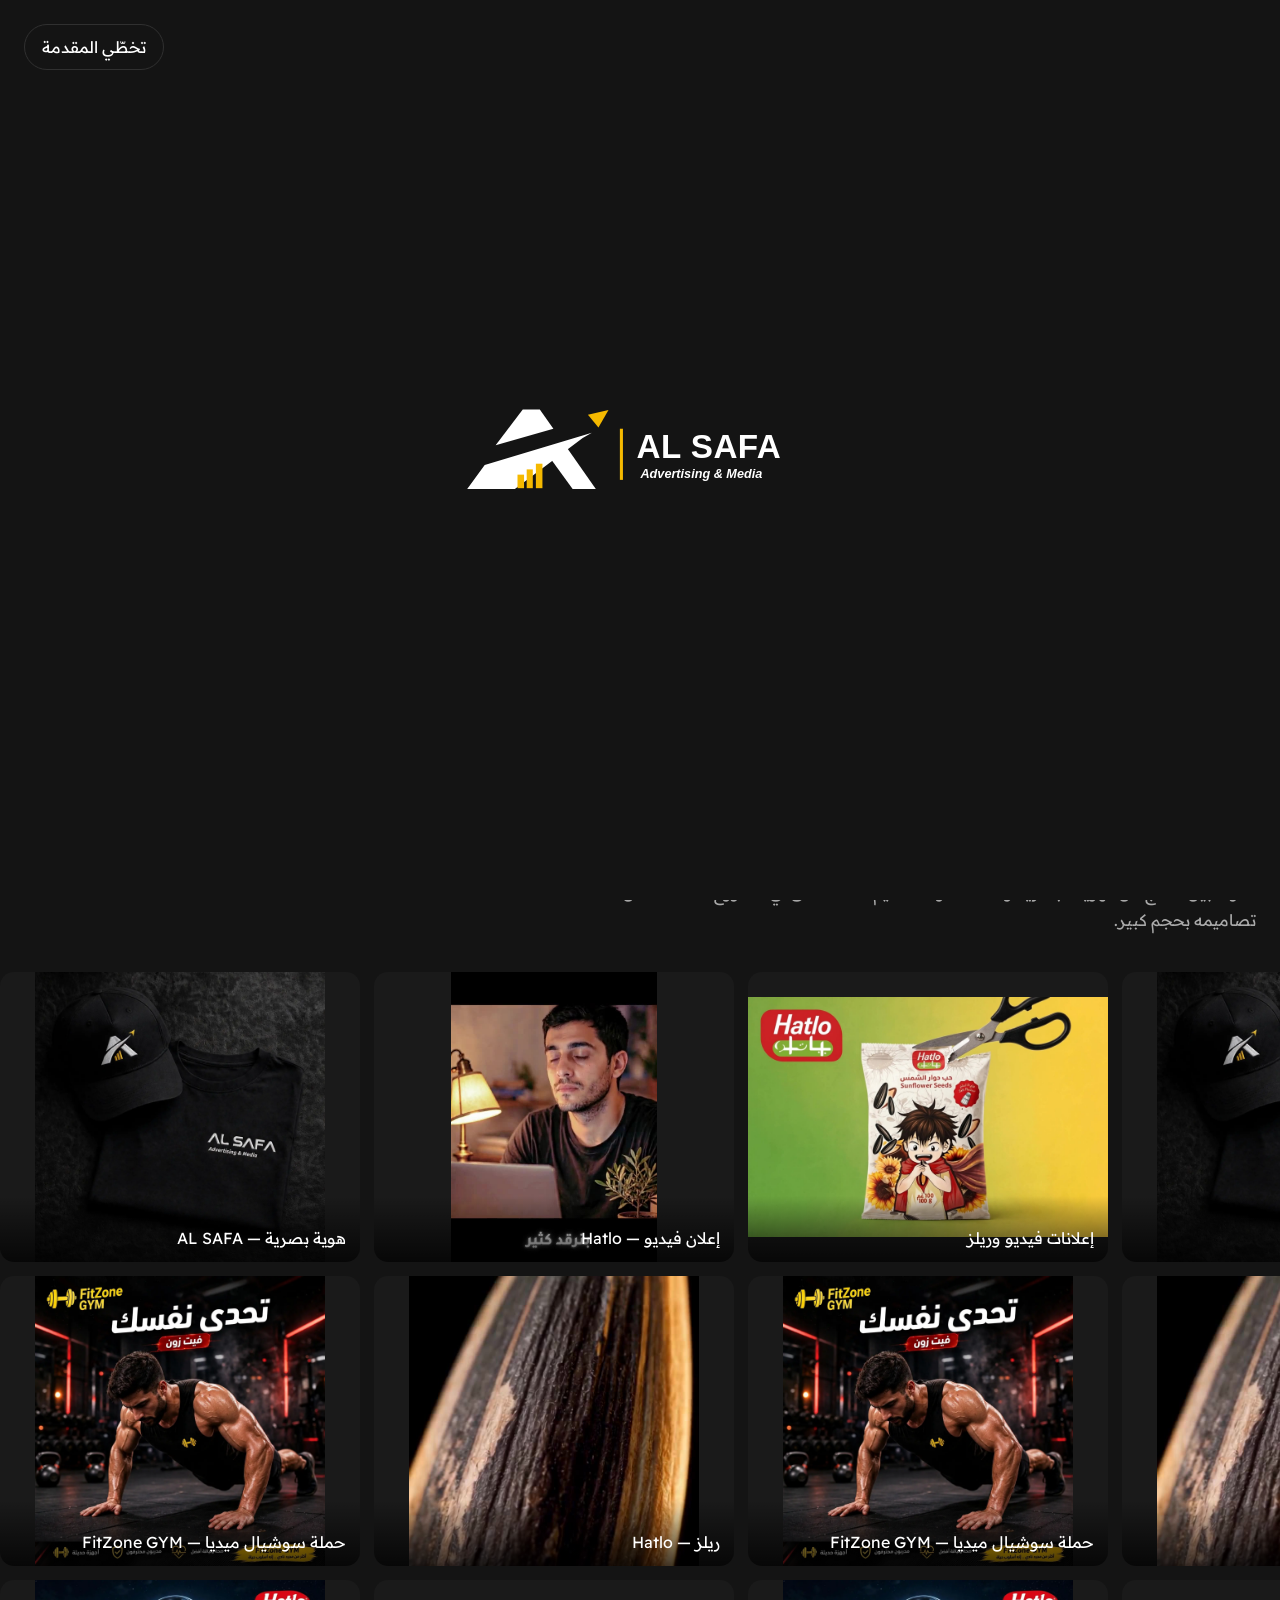
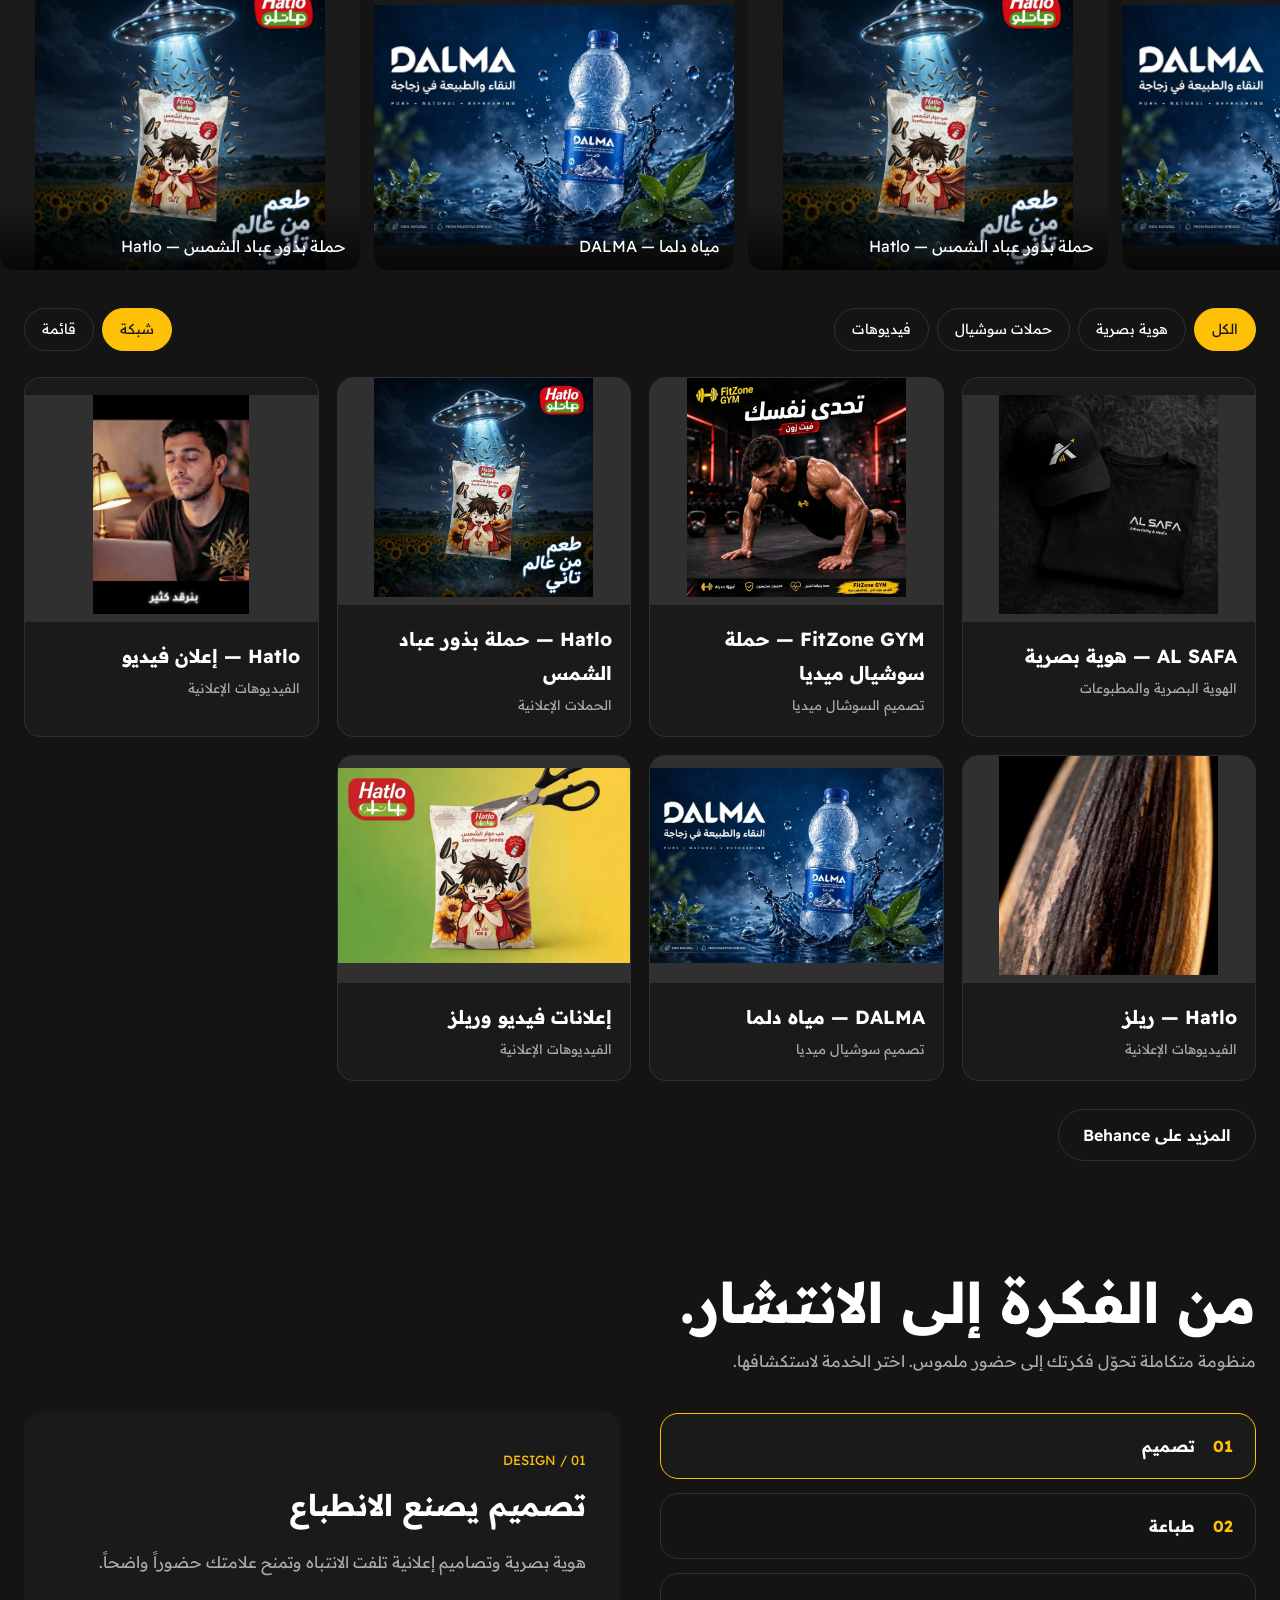
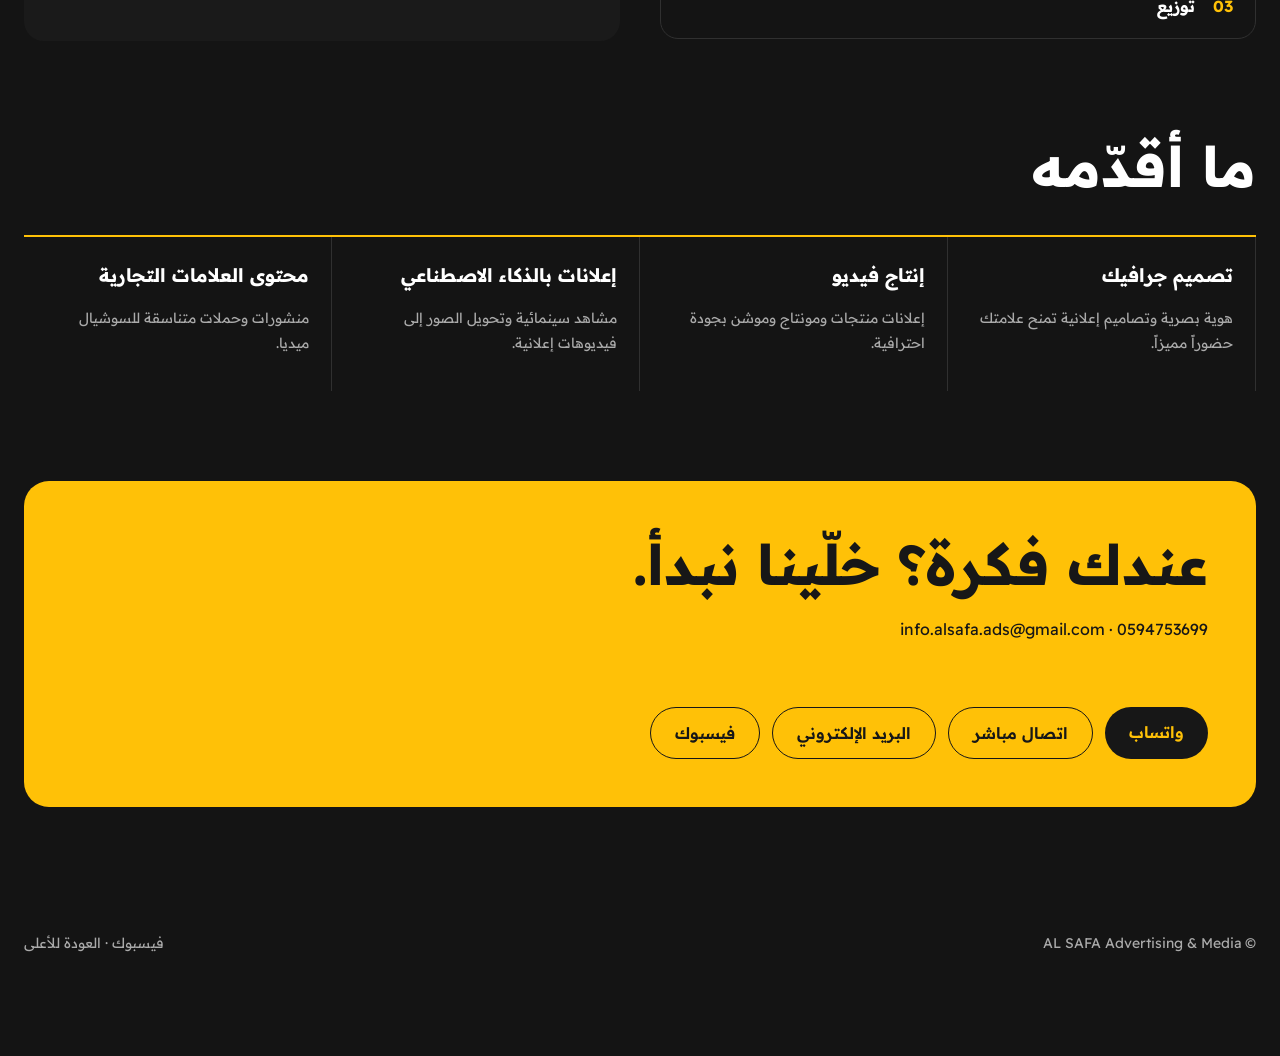
==== index.html @ 7fde33e3 "Make AL SAFA logo black in light theme, preserve original logo in dark theme" ====
<!doctype html>
<html lang="ar" dir="rtl" data-theme="dark"><head>
<meta charset="utf-8"><meta name="viewport" content="width=device-width, initial-scale=1, viewport-fit=cover">
<meta name="theme-color" content="#141414"><meta name="description" content="AL SAFA — تصميم جرافيك، هويات بصرية، إعلانات وفيديوهات إبداعية.">
<title>AL SAFA — صفا | تصميم · إعلانات · هوية بصرية</title>
<link rel="preconnect" href="https://fonts.googleapis.com"><link rel="preconnect" href="https://fonts.gstatic.com" crossorigin>
<link href="https://fonts.googleapis.com/css2?family=Readex+Pro:wght@300;400;600;700&display=swap" rel="stylesheet">
<style>
:root{--bg:#141414;--ink:#fff;--mute:#aaa;--card:#1a1a1a;--line:#303030;--y:#ffc107;--yink:#171717;color-scheme:dark}
:root[data-theme=light]{--bg:#f4f4f4;--ink:#141414;--mute:#595959;--card:#fff;--line:#d1d1d1;color-scheme:light}
*{box-sizing:border-box}html{scroll-behavior:smooth;scroll-padding-top:80px}body{margin:0;background:var(--bg);color:var(--ink);font-family:"Readex Pro",Tahoma,sans-serif;line-height:1.75;overflow-x:hidden}a{color:inherit;text-decoration:none}button{font:inherit;color:inherit;cursor:pointer}:focus-visible{outline:3px solid var(--y);outline-offset:3px}
.wrap{width:min(1280px,100%);margin:auto;padding-inline:24px}header{position:sticky;top:0;z-index:20;background:var(--bg);border-bottom:1px solid var(--line)}.bar{max-width:1280px;padding:12px 24px;margin:auto;display:flex;gap:20px;align-items:center}.logo img{width:142px;max-height:42px;object-fit:contain}:root[data-theme=light] .logo img,:root[data-theme=light] #intro img{filter:brightness(0);transition:filter .25s ease}nav{display:flex;gap:25px;margin-inline-start:auto;color:var(--mute);font-size:14px}nav a:hover{color:var(--y)}
.btn{display:inline-block;border:0;border-radius:100px;padding:11px 24px;background:var(--y);color:var(--yink);font-weight:600;text-align:center}.btn:hover{filter:brightness(1.08)}.ghost{background:transparent;color:var(--ink);border:1px solid var(--line)}.ghost:hover{border-color:var(--y)}.theme{background:transparent;border:1px solid var(--line);padding:8px 15px;border-radius:100px;white-space:nowrap}
.hero{padding-top:96px;padding-bottom:74px}.hero h1{font-size:clamp(44px,8vw,112px);line-height:1.12;margin:0 0 24px;max-width:10em}.hero p{color:var(--mute);font-size:20px;max-width:620px}.cta{display:flex;gap:12px;flex-wrap:wrap;margin-top:28px}
.tick{overflow:hidden;border-block:1px solid var(--line);padding:15px 0;color:var(--mute);white-space:nowrap;direction:ltr;letter-spacing:.16em}.tick span{display:inline-block;animation:marquee 36s linear infinite}@keyframes marquee{to{transform:translateX(-50%)}}section{padding:90px 0}h2{font-size:clamp(30px,4.4vw,56px);line-height:1.25;margin:0 0 10px}.lead{max-width:660px;color:var(--mute);margin:0 0 32px}
.flow{display:grid;gap:14px;overflow:hidden;direction:ltr;margin:38px 0}.flowrow{display:flex;gap:14px;width:max-content;animation:marquee 62s linear infinite}.flowrow:nth-child(2){animation-direction:reverse;animation-duration:77s}.flowrow:nth-child(3){animation-duration:88s}.flow:hover .flowrow{animation-play-state:paused}
.flowitem{border:0;padding:0;width:clamp(230px,30vw,360px);height:clamp(200px,24vw,290px);flex:none;position:relative;border-radius:14px;overflow:hidden;background:var(--card)}.flowitem img{width:100%;height:100%;object-fit:contain}.flowitem span{position:absolute;bottom:0;inset-inline:0;text-align:right;padding:28px 14px 10px;background:linear-gradient(transparent,#000b);color:white}
.tools{display:flex;gap:12px;align-items:center;flex-wrap:wrap;margin:26px 0}.chips{display:flex;gap:8px;flex-wrap:wrap}.chip,.view{background:transparent;border:1px solid var(--line);border-radius:100px;padding:8px 17px;font-size:14px}.chip[aria-pressed=true],.view[aria-pressed=true]{background:var(--y);color:var(--yink);border-color:var(--y)}.views{margin-inline-start:auto;display:flex;gap:8px}
.projects{display:grid;grid-template-columns:repeat(auto-fill,minmax(280px,1fr));gap:18px}.projects.list{grid-template-columns:1fr}.project{background:var(--card);border:1px solid var(--line);border-radius:16px;overflow:hidden;padding:0;text-align:right}.project:hover{border-color:var(--y)}.project .picture{aspect-ratio:4/3;background:var(--line)}.project img{width:100%;height:100%;object-fit:contain}.project .details{padding:18px}.project strong{display:block;font-size:19px}.project small{color:var(--mute)}.projects.list .project{display:grid;grid-template-columns:170px 1fr}.projects.list .picture{aspect-ratio:auto;height:125px}.projects.list .details{align-self:center}
.circle{display:grid;grid-template-columns:1fr 1fr;gap:40px;margin-top:36px;align-items:center}.nodes{display:grid;gap:14px}.node{background:transparent;border:1px solid var(--line);border-radius:18px;padding:18px 22px;text-align:right;display:flex;align-items:center;gap:18px}.node b{color:var(--y)}.node[aria-pressed=true]{border-color:var(--y);background:var(--card)}.panel{background:var(--card);border-radius:20px;padding:34px;min-height:230px}.panel small{color:var(--y)}.panel h3{font-size:30px;margin:6px 0}.panel p{color:var(--mute)}
.svc{display:grid;grid-template-columns:repeat(4,1fr);border-top:2px solid var(--y);margin-top:34px}.svc>div{padding:22px;border-inline-start:1px solid var(--line)}.svc h3{margin:0}.svc p{color:var(--mute);font-size:14px}
.contact{display:flex;align-items:center;justify-content:space-between;flex-wrap:wrap;gap:20px;background:var(--y);color:var(--yink);padding:48px;border-radius:25px}.contact h2{margin:0}.contact .btn{background:var(--yink);color:var(--y)}.contact .ghost{background:transparent;color:var(--yink);border-color:var(--yink)}footer{padding:34px 0 100px;color:var(--mute);display:flex;justify-content:space-between;gap:15px;flex-wrap:wrap;font-size:14px}
.float{display:none}dialog{border:0;padding:0;background:var(--bg);color:var(--ink);width:min(980px,100vw);max-width:100vw;height:100vh;max-height:100vh}.dialoghead{position:sticky;top:0;background:var(--bg);display:flex;align-items:center;padding:15px 24px;border-bottom:1px solid var(--line);z-index:2}.dialoghead button{margin-inline-start:auto;border:0;background:var(--card);border-radius:50%;width:42px;height:42px}.gallery{padding:24px;display:grid;gap:20px}.gallery img{width:100%;height:auto;border-radius:12px}.gallery video{width:100%;max-height:85vh;background:black}
#intro{position:fixed;inset:0;background:var(--bg);z-index:100;display:grid;place-items:center;transition:opacity .6s,visibility .6s}#intro.off{opacity:0;visibility:hidden;pointer-events:none}#intro img{width:min(350px,75vw);animation:reveal 2s ease both}#skip{position:absolute;top:24px;left:24px;background:none;border:1px solid var(--line);border-radius:100px;padding:8px 17px}@keyframes reveal{from{opacity:0;transform:translateY(22px) scale(.9)}to{opacity:1;transform:none}}
@media(max-width:820px){nav{display:none}.bar{gap:12px}.bar .btn{padding:9px 14px}.theme{margin-inline-start:auto}.hero{padding-top:54px}.circle{grid-template-columns:1fr}.svc{grid-template-columns:1fr 1fr}.contact{padding:30px}.float{position:fixed;display:flex;inset-inline:12px;bottom:12px;gap:10px;z-index:25}.float a{flex:1;background:var(--y);color:var(--yink);border-radius:100px;padding:11px;text-align:center;font-weight:600}.float a+a{background:var(--card);color:var(--ink);border:1px solid var(--line)}}@media(max-width:480px){.bar{padding-inline:12px}.logo img{width:105px}.projects{grid-template-columns:1fr}.svc{grid-template-columns:1fr}.views{margin-inline-start:0}.contact .cta{width:100%}.contact .btn{flex:1}}@media(prefers-reduced-motion:reduce){html{scroll-behavior:auto}#intro img,.flowrow,.tick span{animation:none}}
</style></head><body>
<div id="intro"><button id="skip" type="button">تخطّي المقدمة</button><img src="./assets/al-safa-logo-clean.svg" alt="AL SAFA"></div>
<header><div class="bar"><a class="logo" href="#top"><img src="./assets/al-safa-logo-clean.svg" alt="AL SAFA"></a><nav><a href="#work">الأعمال</a><a href="#services">الخدمات</a><a href="#contact">تواصل</a></nav><button type="button" id="th" class="theme">☀ صباحي</button><a class="btn" href="https://wa.me/972594753699">لنتحدث</a></div></header>
<main id="top"><div class="wrap hero"><h1>أفكار تتحوّل إلى أثر بصري.</h1><p>أنا صفا. أصمّم هويات وإعلانات وحملات سوشيال ميديا، لعلامات تريد أن يُرى حضورها بوضوح.</p><div class="cta"><a class="btn" href="#work">شاهد الأعمال</a><a class="btn ghost" href="https://wa.me/972594753699">راسلني على واتساب</a></div></div>
<div class="tick" aria-hidden="true"><span id="ticker"></span></div>
<section id="work"><div class="wrap"><h2>تفاصيل تستحق أن تُرى.</h2><p class="lead">تحرّك بين نماذج من الهوية البصرية والحملات والتصاميم. اضغط على أي مشروع لمشاهدة كل تصاميمه بحجم كبير.</p></div><div class="flow" id="flow"></div><div class="wrap"><div class="tools"><div class="chips" id="chips"></div><div class="views"><button class="view" data-view="grid" aria-pressed="true">شبكة</button><button class="view" data-view="list" aria-pressed="false">قائمة</button></div></div><div class="projects" id="projects"></div><p style="margin-top:28px"><a class="btn ghost" href="https://www.behance.net/a2b6d985" target="_blank" rel="noopener">المزيد على Behance</a></p></div></section>
<section id="circle" style="padding-top:0"><div class="wrap"><h2>من الفكرة إلى الانتشار.</h2><p class="lead">منظومة متكاملة تحوّل فكرتك إلى حضور ملموس. اختر الخدمة لاستكشافها.</p><div class="circle"><div class="nodes" id="nodes"></div><div class="panel" aria-live="polite"><small id="panelnum"></small><h3 id="paneltitle"></h3><p id="paneldesc"></p></div></div></div></section>
<section id="services" style="padding-top:0"><div class="wrap"><h2>ما أقدّمه</h2><div class="svc"><div><h3>تصميم جرافيك</h3><p>هوية بصرية وتصاميم إعلانية تمنح علامتك حضوراً مميزاً.</p></div><div><h3>إنتاج فيديو</h3><p>إعلانات منتجات ومونتاج وموشن بجودة احترافية.</p></div><div><h3>إعلانات بالذكاء الاصطناعي</h3><p>مشاهد سينمائية وتحويل الصور إلى فيديوهات إعلانية.</p></div><div><h3>محتوى العلامات التجارية</h3><p>منشورات وحملات متناسقة للسوشيال ميديا.</p></div></div></div></section>
<section id="contact" style="padding-top:0"><div class="wrap"><div class="contact"><div><h2>عندك فكرة؟ خلّينا نبدأ.</h2><p>0594753699 · info.alsafa.ads@gmail.com</p></div><div class="cta"><a class="btn" href="https://wa.me/972594753699">واتساب</a><a class="btn ghost" href="tel:+972594753699">اتصال مباشر</a><a class="btn ghost" href="mailto:info.alsafa.ads@gmail.com">البريد الإلكتروني</a><a class="btn ghost" href="https://www.facebook.com/profile.php?id=61596477453982">فيسبوك</a></div></div></div></section></main>
<div class="wrap"><footer><span>© AL SAFA Advertising & Media</span><span><a href="https://www.facebook.com/profile.php?id=61596477453982">فيسبوك</a> · <a href="#top">العودة للأعلى</a></span></footer></div>
<div class="float"><a href="https://wa.me/972594753699">واتساب</a><a href="tel:+972594753699">اتصال</a></div>
<dialog id="dialog"><div class="dialoghead"><h3 id="dialogtitle"></h3><button id="close" aria-label="إغلاق">✕</button></div><div class="gallery" id="gallery"></div></dialog>
<script>
const $=s=>document.querySelector(s);const projects=$('#projects');let all=[],filter='all';
const categories=[['all','الكل'],['brand','هوية بصرية'],['social','حملات سوشيال'],['video','فيديوهات']];
const category=p=>p.category.includes('فيديو')?'video':p.category.includes('هوية')||p.category.includes('مطبوع')?'brand':'social';
function openProject(p){$('#dialogtitle').textContent=p.title;const g=$('#gallery');g.replaceChildren();for(const item of p.sections||[]){if(item.type==='image'&&item.src){let im=document.createElement('img');im.src=item.src;im.alt=item.alt||p.title;im.loading='lazy';g.append(im)}else if(item.type==='video'&&item.src){let v=document.createElement('video');v.src=item.src;v.poster=item.poster||p.coverImage;v.controls=true;v.preload='none';g.append(v)}}$('#dialog').showModal();$('#dialog').scrollTop=0}
function render(){projects.replaceChildren();const selected=all.filter(p=>filter==='all'||category(p)===filter);for(const p of selected){const b=document.createElement('button');b.className='project';b.type='button';const picture=document.createElement('div');picture.className='picture';const im=document.createElement('img');im.src=p.coverImage;im.loading='lazy';im.alt=p.coverAlt||p.title;picture.append(im);const d=document.createElement('div');d.className='details';const t=document.createElement('strong');t.textContent=p.title;const sm=document.createElement('small');sm.textContent=p.category;d.append(t,sm);b.append(picture,d);b.onclick=()=>openProject(p);projects.append(b)}}
for(const [key,name] of categories){let b=document.createElement('button');b.className='chip';b.textContent=name;b.setAttribute('aria-pressed',key==='all');b.onclick=()=>{filter=key;document.querySelectorAll('.chip').forEach(x=>x.setAttribute('aria-pressed',x===b));render()};$('#chips').append(b)}
document.querySelectorAll('.view').forEach(b=>b.onclick=()=>{document.querySelectorAll('.view').forEach(x=>x.setAttribute('aria-pressed',x===b));projects.classList.toggle('list',b.dataset.view==='list')});
fetch('./portfolio-data.json').then(r=>{if(!r.ok)throw Error('Portfolio data');return r.json()}).then(data=>{all=data.projects||[];render();for(let i=0;i<3;i++){let row=document.createElement('div');row.className='flowrow';const picks=all.filter(p=>p.coverImage).filter((_,j)=>j%3===i);for(let repeat=0;repeat<4;repeat++){for(const p of picks){const b=document.createElement('button');b.className='flowitem';b.type='button';let img=document.createElement('img');img.src=p.coverImage;img.alt='';img.loading='lazy';let title=document.createElement('span');title.textContent=p.title;b.append(img,title);b.onclick=()=>openProject(p);row.append(b)}}$('#flow').append(row)}}).catch(e=>{projects.textContent='تعذر تحميل المشاريع. يرجى تحديث الصفحة.';console.error(e)});
$('#close').onclick=()=>$('#dialog').close();$('#dialog').addEventListener('click',e=>{if(e.target===$('#dialog'))$('#dialog').close()});
const services=[['01','تصميم','DESIGN','تصميم يصنع الانطباع','هوية بصرية وتصاميم إعلانية تلفت الانتباه وتمنح علامتك حضوراً واضحاً.'],['02','طباعة','PRINT','مطبوعات جاهزة للاستخدام','بطاقات أعمال وقرطاسية ولافتات وتصاميم بملفات جاهزة للطباعة.'],['03','توزيع','DISTRIBUTION','انتشار يصل لجمهورك','تجهيز المحتوى بمقاسات المنصات المختلفة وجدولة النشر.']];
function choose(i){document.querySelectorAll('.node').forEach((x,j)=>x.setAttribute('aria-pressed',i===j));$('#panelnum').textContent=services[i][0]+' / '+services[i][2];$('#paneltitle').textContent=services[i][3];$('#paneldesc').textContent=services[i][4]}
services.forEach((s,i)=>{let b=document.createElement('button');b.className='node';b.innerHTML='<b>'+s[0]+'</b><strong>'+s[1]+'</strong>';b.onclick=()=>choose(i);$('#nodes').append(b)});choose(0);
$('#ticker').textContent=('GRAPHIC DESIGN  ·  BRAND VISUALS  ·  SOCIAL CAMPAIGNS  ·  PRINT  ·  ').repeat(10);
function theme(){const l=document.documentElement.dataset.theme==='light';$('#th').textContent=l?'☾ ليلي':'☀ صباحي';document.querySelector('meta[name=theme-color]').content=l?'#f4f4f4':'#141414'}
try{const v=localStorage.getItem('al-safa-theme');if(v==='light'||v==='dark')document.documentElement.dataset.theme=v}catch(e){}theme();
$('#th').onclick=()=>{const v=document.documentElement.dataset.theme==='light'?'dark':'light';document.documentElement.dataset.theme=v;try{localStorage.setItem('al-safa-theme',v)}catch(e){}theme()};
const hide=()=>$('#intro').classList.add('off');$('#skip').onclick=hide;setTimeout(hide,matchMedia('(prefers-reduced-motion:reduce)').matches?0:3000);
</script></body></html>
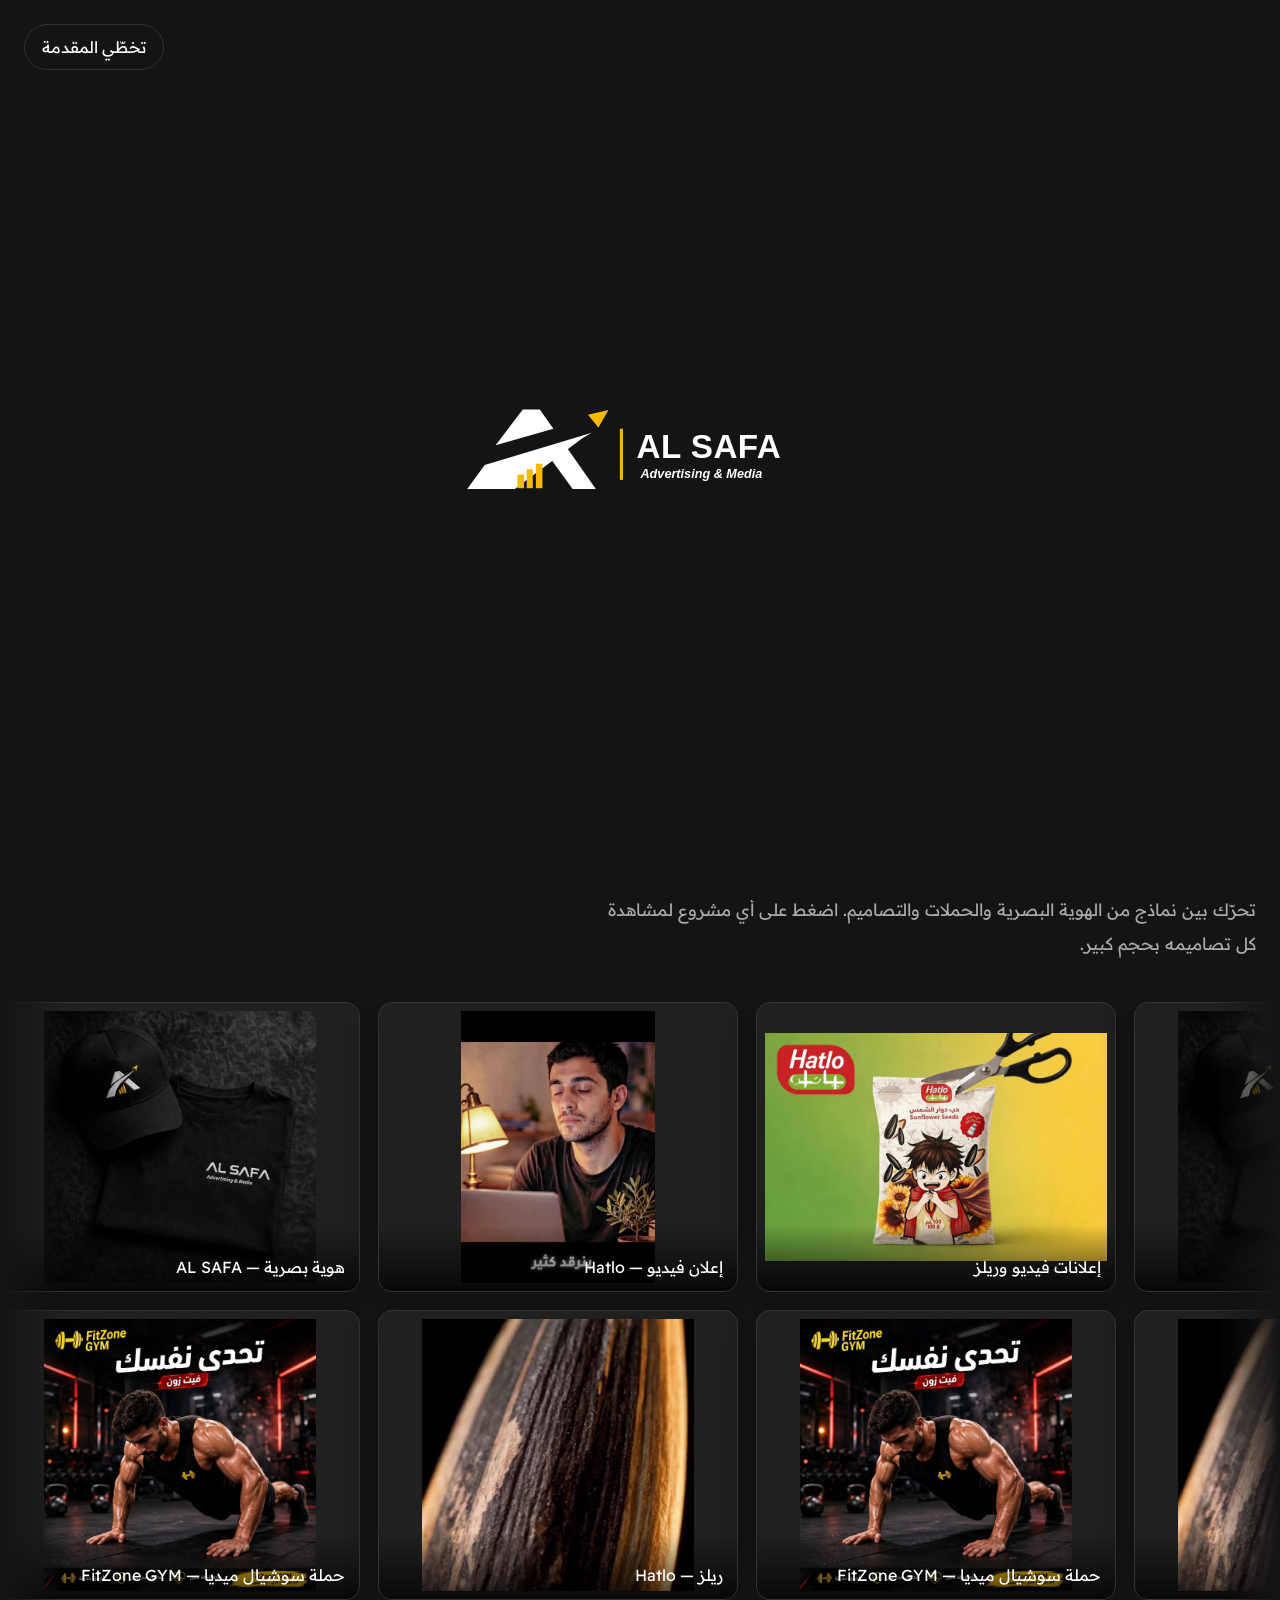
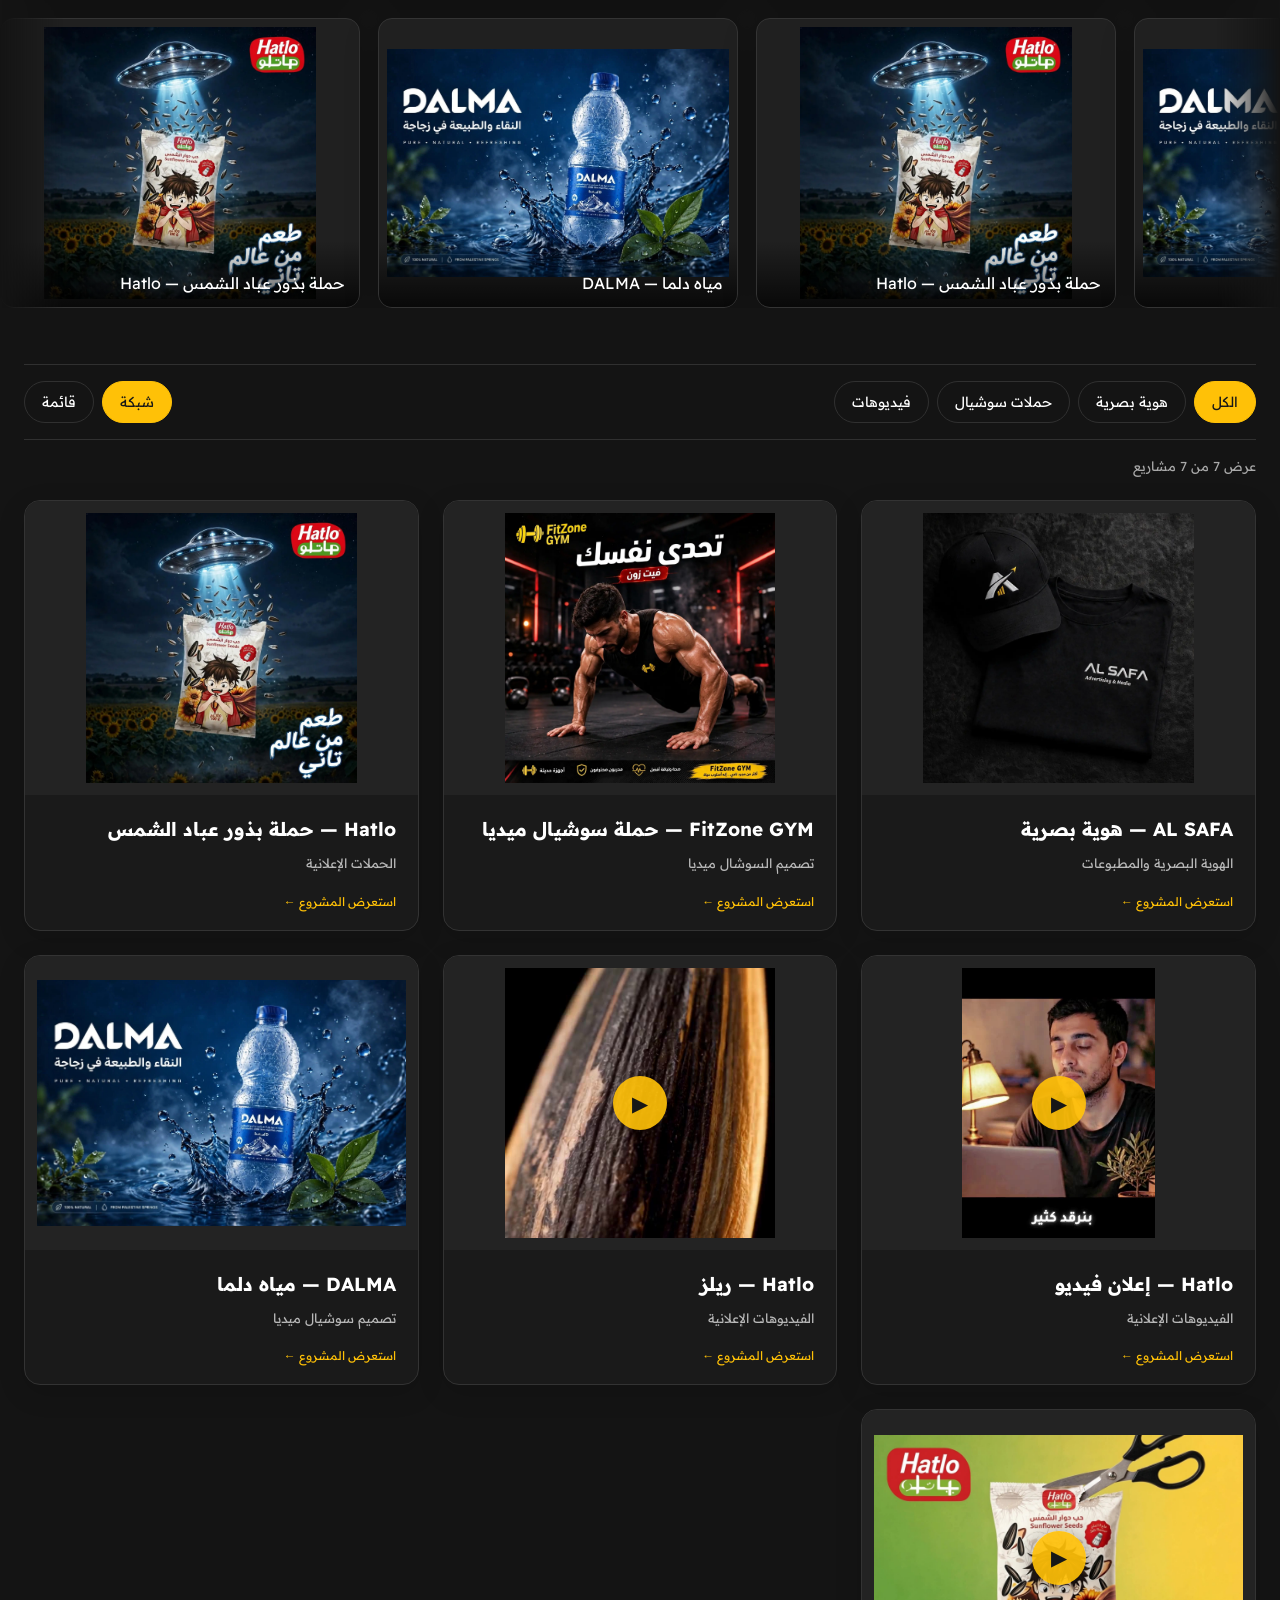
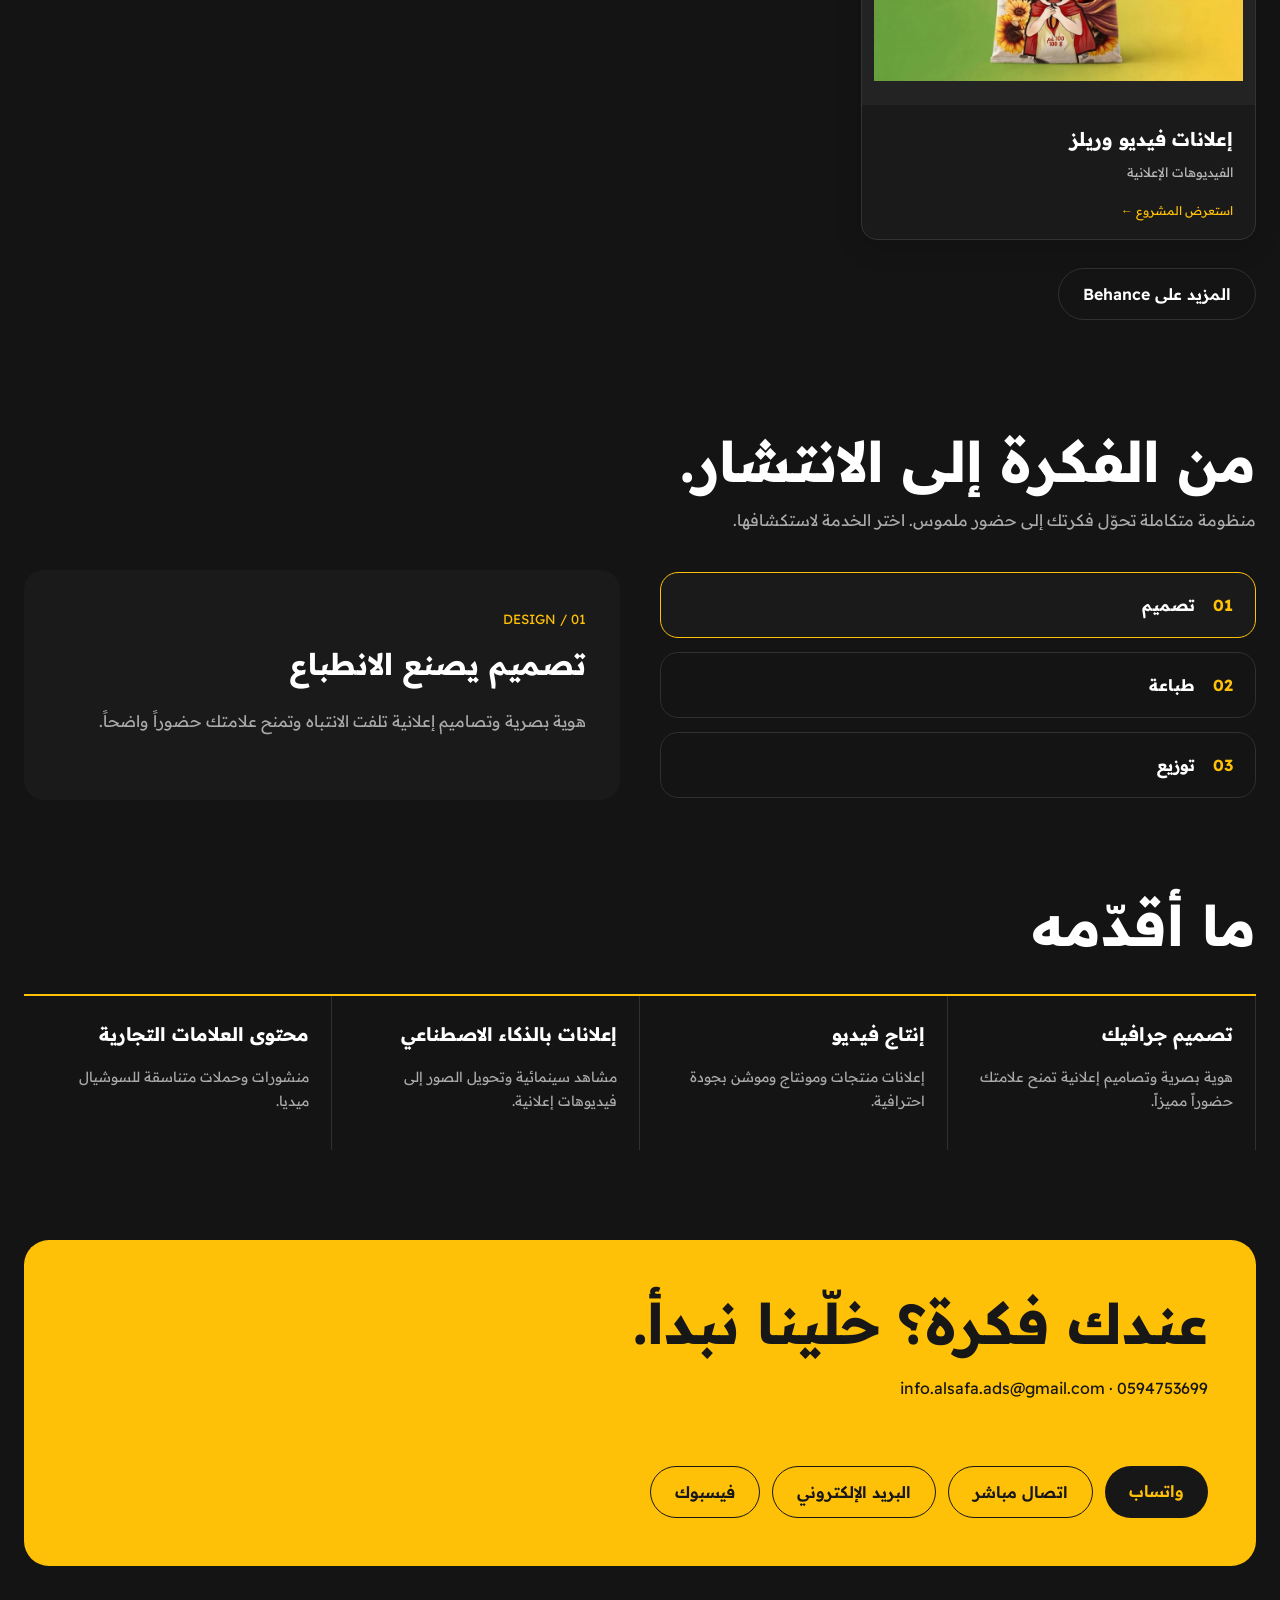
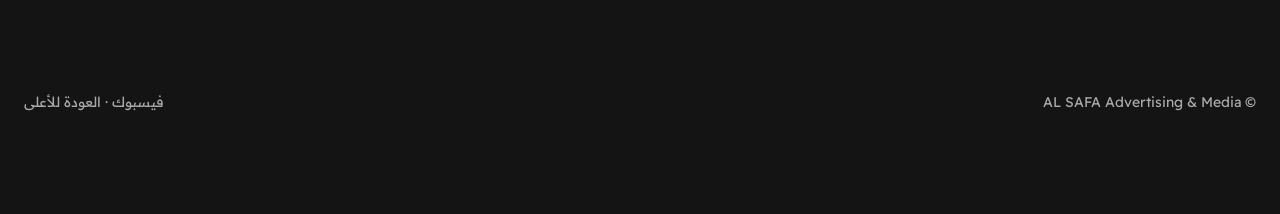
==== commit 68cdf4e6: "Remove light theme completely and refine portfolio presentation, responsive gallery and video cards" ====
--- a/index.html
+++ b/index.html
@@ -1,5 +1,5 @@
 <!doctype html>
-<html lang="ar" dir="rtl" data-theme="dark"><head>
+<html lang="ar" dir="rtl"><head>
 <meta charset="utf-8"><meta name="viewport" content="width=device-width, initial-scale=1, viewport-fit=cover">
 <meta name="theme-color" content="#141414"><meta name="description" content="AL SAFA — تصميم جرافيك، هويات بصرية، إعلانات وفيديوهات إبداعية.">
 <title>AL SAFA — صفا | تصميم · إعلانات · هوية بصرية</title>
@@ -7,9 +7,9 @@
 <link href="https://fonts.googleapis.com/css2?family=Readex+Pro:wght@300;400;600;700&display=swap" rel="stylesheet">
 <style>
 :root{--bg:#141414;--ink:#fff;--mute:#aaa;--card:#1a1a1a;--line:#303030;--y:#ffc107;--yink:#171717;color-scheme:dark}
-:root[data-theme=light]{--bg:#f4f4f4;--ink:#141414;--mute:#595959;--card:#fff;--line:#d1d1d1;color-scheme:light}
+
 *{box-sizing:border-box}html{scroll-behavior:smooth;scroll-padding-top:80px}body{margin:0;background:var(--bg);color:var(--ink);font-family:"Readex Pro",Tahoma,sans-serif;line-height:1.75;overflow-x:hidden}a{color:inherit;text-decoration:none}button{font:inherit;color:inherit;cursor:pointer}:focus-visible{outline:3px solid var(--y);outline-offset:3px}
-.wrap{width:min(1280px,100%);margin:auto;padding-inline:24px}header{position:sticky;top:0;z-index:20;background:var(--bg);border-bottom:1px solid var(--line)}.bar{max-width:1280px;padding:12px 24px;margin:auto;display:flex;gap:20px;align-items:center}.logo img{width:142px;max-height:42px;object-fit:contain}:root[data-theme=light] .logo img,:root[data-theme=light] #intro img{filter:brightness(0);transition:filter .25s ease}nav{display:flex;gap:25px;margin-inline-start:auto;color:var(--mute);font-size:14px}nav a:hover{color:var(--y)}
+.wrap{width:min(1280px,100%);margin:auto;padding-inline:24px}header{position:sticky;top:0;z-index:20;background:var(--bg);border-bottom:1px solid var(--line)}.bar{max-width:1280px;padding:12px 24px;margin:auto;display:flex;gap:20px;align-items:center}.logo img{width:142px;max-height:42px;object-fit:contain}nav{display:flex;gap:25px;margin-inline-start:auto;color:var(--mute);font-size:14px}nav a:hover{color:var(--y)}
 .btn{display:inline-block;border:0;border-radius:100px;padding:11px 24px;background:var(--y);color:var(--yink);font-weight:600;text-align:center}.btn:hover{filter:brightness(1.08)}.ghost{background:transparent;color:var(--ink);border:1px solid var(--line)}.ghost:hover{border-color:var(--y)}.theme{background:transparent;border:1px solid var(--line);padding:8px 15px;border-radius:100px;white-space:nowrap}
 .hero{padding-top:96px;padding-bottom:74px}.hero h1{font-size:clamp(44px,8vw,112px);line-height:1.12;margin:0 0 24px;max-width:10em}.hero p{color:var(--mute);font-size:20px;max-width:620px}.cta{display:flex;gap:12px;flex-wrap:wrap;margin-top:28px}
 .tick{overflow:hidden;border-block:1px solid var(--line);padding:15px 0;color:var(--mute);white-space:nowrap;direction:ltr;letter-spacing:.16em}.tick span{display:inline-block;animation:marquee 36s linear infinite}@keyframes marquee{to{transform:translateX(-50%)}}section{padding:90px 0}h2{font-size:clamp(30px,4.4vw,56px);line-height:1.25;margin:0 0 10px}.lead{max-width:660px;color:var(--mute);margin:0 0 32px}
@@ -23,34 +23,91 @@
 .float{display:none}dialog{border:0;padding:0;background:var(--bg);color:var(--ink);width:min(980px,100vw);max-width:100vw;height:100vh;max-height:100vh}.dialoghead{position:sticky;top:0;background:var(--bg);display:flex;align-items:center;padding:15px 24px;border-bottom:1px solid var(--line);z-index:2}.dialoghead button{margin-inline-start:auto;border:0;background:var(--card);border-radius:50%;width:42px;height:42px}.gallery{padding:24px;display:grid;gap:20px}.gallery img{width:100%;height:auto;border-radius:12px}.gallery video{width:100%;max-height:85vh;background:black}
 #intro{position:fixed;inset:0;background:var(--bg);z-index:100;display:grid;place-items:center;transition:opacity .6s,visibility .6s}#intro.off{opacity:0;visibility:hidden;pointer-events:none}#intro img{width:min(350px,75vw);animation:reveal 2s ease both}#skip{position:absolute;top:24px;left:24px;background:none;border:1px solid var(--line);border-radius:100px;padding:8px 17px}@keyframes reveal{from{opacity:0;transform:translateY(22px) scale(.9)}to{opacity:1;transform:none}}
 @media(max-width:820px){nav{display:none}.bar{gap:12px}.bar .btn{padding:9px 14px}.theme{margin-inline-start:auto}.hero{padding-top:54px}.circle{grid-template-columns:1fr}.svc{grid-template-columns:1fr 1fr}.contact{padding:30px}.float{position:fixed;display:flex;inset-inline:12px;bottom:12px;gap:10px;z-index:25}.float a{flex:1;background:var(--y);color:var(--yink);border-radius:100px;padding:11px;text-align:center;font-weight:600}.float a+a{background:var(--card);color:var(--ink);border:1px solid var(--line)}}@media(max-width:480px){.bar{padding-inline:12px}.logo img{width:105px}.projects{grid-template-columns:1fr}.svc{grid-template-columns:1fr}.views{margin-inline-start:0}.contact .cta{width:100%}.contact .btn{flex:1}}@media(prefers-reduced-motion:reduce){html{scroll-behavior:auto}#intro img,.flowrow,.tick span{animation:none}}
+/* Portfolio showcase – dedicated dark design */
+:root{color-scheme:dark}body{background:#141414}
+.bar{justify-content:space-between}.bar .btn{margin-inline-start:auto}
+#work{padding-top:105px}
+#work .lead{font-size:17px;line-height:1.95}
+.flow{gap:18px;position:relative;margin:42px 0 56px;mask-image:linear-gradient(90deg,transparent 0%,#000 5%,#000 95%,transparent 100%)}
+.flowrow{gap:18px}.flowitem{background:#202020;border:1px solid #343434;box-shadow:0 10px 35px #0003;transition:transform .3s,border-color .3s}
+.flowitem:hover{transform:translateY(-5px);border-color:var(--y)}
+.flowitem img{object-fit:contain;padding:8px}
+.tools{padding:16px 0;border-block:1px solid var(--line);margin-bottom:7px}
+.chip,.view{transition:background .2s,border-color .2s,transform .2s}
+.chip:hover,.view:hover{border-color:var(--y);transform:translateY(-1px)}
+.workcount{font-size:13px;color:var(--mute);margin:15px 0 22px}
+.projects{grid-template-columns:repeat(3,minmax(0,1fr));gap:24px}
+.project{display:flex;flex-direction:column;min-width:0;position:relative;border-color:#333;transition:transform .28s ease,border-color .28s ease,box-shadow .28s ease;box-shadow:0 8px 28px #0002}
+.project:hover{transform:translateY(-6px);border-color:var(--y);box-shadow:0 18px 45px #0006}
+.project .picture{position:relative;aspect-ratio:4/3;background:#232323;display:flex;align-items:center;justify-content:center;overflow:hidden}
+.project .picture img{object-fit:contain;width:100%;height:100%;padding:12px;transition:transform .45s ease}
+.project:hover .picture img{transform:scale(1.045)}
+.project .details{flex:1;position:relative;min-height:134px;padding:20px 22px 18px}
+.project .details strong{font-size:19px;line-height:1.5;margin-bottom:8px}
+.project .details small{display:block;font-size:13px;color:#b8b8b8}
+.openhint{display:block;color:var(--y);font-size:12px;margin-top:16px;transition:transform .2s}
+.project:hover .openhint{transform:translateX(-4px)}
+.play{position:absolute;inset:50% auto auto 50%;transform:translate(-50%,-50%);width:54px;height:54px;background:#ffc107e8;color:#171717;border-radius:50%;display:grid;place-items:center;font-size:21px;pointer-events:none;box-shadow:0 4px 22px #0006}
+.projects.list{grid-template-columns:1fr}.projects.list .project{display:grid;grid-template-columns:minmax(170px,30%) 1fr;align-items:stretch}.projects.list .project .picture{height:100%;min-height:170px;aspect-ratio:auto}.projects.list .project .details{align-self:center;min-height:0}
+dialog{border-radius:16px 16px 0 0;overscroll-behavior:contain}
+.dialoghead{gap:18px;padding:20px 26px}.dialoghead h3{margin:3px 0 0;font-size:clamp(19px,2.6vw,29px);line-height:1.4}.dialoghead small{font-size:12px;color:var(--y)}.dialoghead button{flex:none}
+.gallery{gap:24px;padding:clamp(14px,3vw,32px);max-width:850px;margin:auto}.galleryintro{margin:0 0 8px;color:var(--mute);line-height:2}
+.galleryitem{margin:0;background:#202020;border:1px solid var(--line);border-radius:14px;padding:clamp(10px,2vw,20px);overflow:hidden}
+.galleryitem img{width:100%;height:auto;max-height:85vh;object-fit:contain;border-radius:8px}.galleryitem video{max-width:100%;max-height:75vh;display:block;margin:auto;border-radius:8px}
+.galleryitem figcaption{margin-top:12px;font-size:12px;color:var(--mute)}
+@media(max-width:1000px){.projects{grid-template-columns:repeat(2,minmax(0,1fr))}}
+@media(max-width:620px){.projects{grid-template-columns:1fr;gap:18px}.project .picture{aspect-ratio:4/3}.project .details{min-height:0;padding:17px 19px}.projects.list .project{grid-template-columns:120px minmax(0,1fr)}.projects.list .project .picture{min-height:140px}.projects.list .project .details{padding:12px}.projects.list .project strong{font-size:15px}.projects.list .project .details small{font-size:11px}.projects.list .openhint{margin-top:8px}.flow{margin-block:30px 42px}.flowitem{width:240px;height:200px}.bar .btn{margin-inline-start:auto}.dialoghead{padding:12px 16px}}
+@media(prefers-reduced-motion:reduce){.project,.project .picture img,.flowitem{transition:none}}
 </style></head><body>
 <div id="intro"><button id="skip" type="button">تخطّي المقدمة</button><img src="./assets/al-safa-logo-clean.svg" alt="AL SAFA"></div>
-<header><div class="bar"><a class="logo" href="#top"><img src="./assets/al-safa-logo-clean.svg" alt="AL SAFA"></a><nav><a href="#work">الأعمال</a><a href="#services">الخدمات</a><a href="#contact">تواصل</a></nav><button type="button" id="th" class="theme">☀ صباحي</button><a class="btn" href="https://wa.me/972594753699">لنتحدث</a></div></header>
+<header><div class="bar"><a class="logo" href="#top"><img src="./assets/al-safa-logo-clean.svg" alt="AL SAFA"></a><nav><a href="#work">الأعمال</a><a href="#services">الخدمات</a><a href="#contact">تواصل</a></nav><a class="btn" href="https://wa.me/972594753699">لنتحدث</a></div></header>
 <main id="top"><div class="wrap hero"><h1>أفكار تتحوّل إلى أثر بصري.</h1><p>أنا صفا. أصمّم هويات وإعلانات وحملات سوشيال ميديا، لعلامات تريد أن يُرى حضورها بوضوح.</p><div class="cta"><a class="btn" href="#work">شاهد الأعمال</a><a class="btn ghost" href="https://wa.me/972594753699">راسلني على واتساب</a></div></div>
 <div class="tick" aria-hidden="true"><span id="ticker"></span></div>
-<section id="work"><div class="wrap"><h2>تفاصيل تستحق أن تُرى.</h2><p class="lead">تحرّك بين نماذج من الهوية البصرية والحملات والتصاميم. اضغط على أي مشروع لمشاهدة كل تصاميمه بحجم كبير.</p></div><div class="flow" id="flow"></div><div class="wrap"><div class="tools"><div class="chips" id="chips"></div><div class="views"><button class="view" data-view="grid" aria-pressed="true">شبكة</button><button class="view" data-view="list" aria-pressed="false">قائمة</button></div></div><div class="projects" id="projects"></div><p style="margin-top:28px"><a class="btn ghost" href="https://www.behance.net/a2b6d985" target="_blank" rel="noopener">المزيد على Behance</a></p></div></section>
+<section id="work"><div class="wrap"><h2>تفاصيل تستحق أن تُرى.</h2><p class="lead">تحرّك بين نماذج من الهوية البصرية والحملات والتصاميم. اضغط على أي مشروع لمشاهدة كل تصاميمه بحجم كبير.</p></div><div class="flow" id="flow"></div><div class="wrap"><div class="tools"><div class="chips" id="chips"></div><div class="views"><button class="view" data-view="grid" aria-pressed="true">شبكة</button><button class="view" data-view="list" aria-pressed="false">قائمة</button></div></div><p id="workcount" class="workcount" aria-live="polite"></p><div class="projects" id="projects"></div><p style="margin-top:28px"><a class="btn ghost" href="https://www.behance.net/a2b6d985" target="_blank" rel="noopener">المزيد على Behance</a></p></div></section>
 <section id="circle" style="padding-top:0"><div class="wrap"><h2>من الفكرة إلى الانتشار.</h2><p class="lead">منظومة متكاملة تحوّل فكرتك إلى حضور ملموس. اختر الخدمة لاستكشافها.</p><div class="circle"><div class="nodes" id="nodes"></div><div class="panel" aria-live="polite"><small id="panelnum"></small><h3 id="paneltitle"></h3><p id="paneldesc"></p></div></div></div></section>
 <section id="services" style="padding-top:0"><div class="wrap"><h2>ما أقدّمه</h2><div class="svc"><div><h3>تصميم جرافيك</h3><p>هوية بصرية وتصاميم إعلانية تمنح علامتك حضوراً مميزاً.</p></div><div><h3>إنتاج فيديو</h3><p>إعلانات منتجات ومونتاج وموشن بجودة احترافية.</p></div><div><h3>إعلانات بالذكاء الاصطناعي</h3><p>مشاهد سينمائية وتحويل الصور إلى فيديوهات إعلانية.</p></div><div><h3>محتوى العلامات التجارية</h3><p>منشورات وحملات متناسقة للسوشيال ميديا.</p></div></div></div></section>
 <section id="contact" style="padding-top:0"><div class="wrap"><div class="contact"><div><h2>عندك فكرة؟ خلّينا نبدأ.</h2><p>0594753699 · info.alsafa.ads@gmail.com</p></div><div class="cta"><a class="btn" href="https://wa.me/972594753699">واتساب</a><a class="btn ghost" href="tel:+972594753699">اتصال مباشر</a><a class="btn ghost" href="mailto:info.alsafa.ads@gmail.com">البريد الإلكتروني</a><a class="btn ghost" href="https://www.facebook.com/profile.php?id=61596477453982">فيسبوك</a></div></div></div></section></main>
 <div class="wrap"><footer><span>© AL SAFA Advertising & Media</span><span><a href="https://www.facebook.com/profile.php?id=61596477453982">فيسبوك</a> · <a href="#top">العودة للأعلى</a></span></footer></div>
 <div class="float"><a href="https://wa.me/972594753699">واتساب</a><a href="tel:+972594753699">اتصال</a></div>
-<dialog id="dialog"><div class="dialoghead"><h3 id="dialogtitle"></h3><button id="close" aria-label="إغلاق">✕</button></div><div class="gallery" id="gallery"></div></dialog>
+<dialog id="dialog"><div class="dialoghead"><div><small id="dialogcategory"></small><h3 id="dialogtitle"></h3></div><button id="close" aria-label="إغلاق">✕</button></div><div class="gallery" id="gallery"></div></dialog>
 <script>
 const $=s=>document.querySelector(s);const projects=$('#projects');let all=[],filter='all';
 const categories=[['all','الكل'],['brand','هوية بصرية'],['social','حملات سوشيال'],['video','فيديوهات']];
 const category=p=>p.category.includes('فيديو')?'video':p.category.includes('هوية')||p.category.includes('مطبوع')?'brand':'social';
-function openProject(p){$('#dialogtitle').textContent=p.title;const g=$('#gallery');g.replaceChildren();for(const item of p.sections||[]){if(item.type==='image'&&item.src){let im=document.createElement('img');im.src=item.src;im.alt=item.alt||p.title;im.loading='lazy';g.append(im)}else if(item.type==='video'&&item.src){let v=document.createElement('video');v.src=item.src;v.poster=item.poster||p.coverImage;v.controls=true;v.preload='none';g.append(v)}}$('#dialog').showModal();$('#dialog').scrollTop=0}
-function render(){projects.replaceChildren();const selected=all.filter(p=>filter==='all'||category(p)===filter);for(const p of selected){const b=document.createElement('button');b.className='project';b.type='button';const picture=document.createElement('div');picture.className='picture';const im=document.createElement('img');im.src=p.coverImage;im.loading='lazy';im.alt=p.coverAlt||p.title;picture.append(im);const d=document.createElement('div');d.className='details';const t=document.createElement('strong');t.textContent=p.title;const sm=document.createElement('small');sm.textContent=p.category;d.append(t,sm);b.append(picture,d);b.onclick=()=>openProject(p);projects.append(b)}}
+function openProject(p){
+ $('#dialogtitle').textContent=p.title;$('#dialogcategory').textContent=p.category;
+ const g=$('#gallery');g.replaceChildren();
+ if(p.description){const intro=document.createElement('p');intro.className='galleryintro';intro.textContent=p.description;g.append(intro)}
+ const items=(p.sections||[]).filter(item=>(item.type==='image'||item.type==='video')&&item.src);
+ items.forEach((item,i)=>{const figure=document.createElement('figure');figure.className='galleryitem';
+  if(item.type==='image'){const im=document.createElement('img');im.src=item.src;im.alt=item.alt||p.title;im.loading=i<2?'eager':'lazy';im.decoding='async';figure.append(im)}
+  else{const video=document.createElement('video');video.src=item.src;video.poster=item.poster||p.coverImage;video.controls=true;video.playsInline=true;video.preload='metadata';figure.append(video)}
+  const cap=document.createElement('figcaption');cap.textContent=item.alt||p.title+' · '+String(i+1).padStart(2,'0');figure.append(cap);g.append(figure)
+ });
+ $('#dialog').showModal();$('#dialog').scrollTop=0
+}
+function render(){
+ projects.replaceChildren();
+ const selected=all.filter(p=>filter==='all'||category(p)===filter);
+ $('#workcount').textContent='عرض '+selected.length+' من '+all.length+' مشاريع';
+ selected.forEach((p,i)=>{
+  const b=document.createElement('button');b.className='project';b.type='button';b.setAttribute('aria-label','استعراض مشروع '+p.title);
+  const picture=document.createElement('div');picture.className='picture';
+  const im=document.createElement('img');im.src=p.coverImage;im.loading=i<3?'eager':'lazy';im.decoding='async';im.alt=p.coverAlt||p.title;picture.append(im);
+  if(category(p)==='video'){let play=document.createElement('span');play.className='play';play.textContent='▶';play.setAttribute('aria-hidden','true');picture.append(play)}
+  const d=document.createElement('div');d.className='details';const heading=document.createElement('strong');heading.textContent=p.title;
+  const description=document.createElement('small');description.textContent=p.category;
+  const hint=document.createElement('span');hint.className='openhint';hint.textContent='استعرض المشروع ←';
+  d.append(heading,description,hint);b.append(picture,d);b.onclick=()=>openProject(p);projects.append(b)
+ })
+}
 for(const [key,name] of categories){let b=document.createElement('button');b.className='chip';b.textContent=name;b.setAttribute('aria-pressed',key==='all');b.onclick=()=>{filter=key;document.querySelectorAll('.chip').forEach(x=>x.setAttribute('aria-pressed',x===b));render()};$('#chips').append(b)}
 document.querySelectorAll('.view').forEach(b=>b.onclick=()=>{document.querySelectorAll('.view').forEach(x=>x.setAttribute('aria-pressed',x===b));projects.classList.toggle('list',b.dataset.view==='list')});
-fetch('./portfolio-data.json').then(r=>{if(!r.ok)throw Error('Portfolio data');return r.json()}).then(data=>{all=data.projects||[];render();for(let i=0;i<3;i++){let row=document.createElement('div');row.className='flowrow';const picks=all.filter(p=>p.coverImage).filter((_,j)=>j%3===i);for(let repeat=0;repeat<4;repeat++){for(const p of picks){const b=document.createElement('button');b.className='flowitem';b.type='button';let img=document.createElement('img');img.src=p.coverImage;img.alt='';img.loading='lazy';let title=document.createElement('span');title.textContent=p.title;b.append(img,title);b.onclick=()=>openProject(p);row.append(b)}}$('#flow').append(row)}}).catch(e=>{projects.textContent='تعذر تحميل المشاريع. يرجى تحديث الصفحة.';console.error(e)});
+fetch('./portfolio-data.json').then(r=>{if(!r.ok)throw Error('Portfolio data');return r.json()}).then(data=>{all=data.projects||[];render();for(let i=0;i<3;i++){let row=document.createElement('div');row.className='flowrow';const picks=all.filter(p=>p.coverImage).filter((_,j)=>j%3===i);for(let repeat=0;repeat<2;repeat++){for(const p of picks){const b=document.createElement('button');b.className='flowitem';b.type='button';let img=document.createElement('img');img.src=p.coverImage;img.alt='';img.loading='lazy';let title=document.createElement('span');title.textContent=p.title;b.append(img,title);b.onclick=()=>openProject(p);row.append(b)}}$('#flow').append(row)}}).catch(e=>{projects.textContent='تعذر تحميل المشاريع. يرجى تحديث الصفحة.';console.error(e)});
 $('#close').onclick=()=>$('#dialog').close();$('#dialog').addEventListener('click',e=>{if(e.target===$('#dialog'))$('#dialog').close()});
 const services=[['01','تصميم','DESIGN','تصميم يصنع الانطباع','هوية بصرية وتصاميم إعلانية تلفت الانتباه وتمنح علامتك حضوراً واضحاً.'],['02','طباعة','PRINT','مطبوعات جاهزة للاستخدام','بطاقات أعمال وقرطاسية ولافتات وتصاميم بملفات جاهزة للطباعة.'],['03','توزيع','DISTRIBUTION','انتشار يصل لجمهورك','تجهيز المحتوى بمقاسات المنصات المختلفة وجدولة النشر.']];
 function choose(i){document.querySelectorAll('.node').forEach((x,j)=>x.setAttribute('aria-pressed',i===j));$('#panelnum').textContent=services[i][0]+' / '+services[i][2];$('#paneltitle').textContent=services[i][3];$('#paneldesc').textContent=services[i][4]}
 services.forEach((s,i)=>{let b=document.createElement('button');b.className='node';b.innerHTML='<b>'+s[0]+'</b><strong>'+s[1]+'</strong>';b.onclick=()=>choose(i);$('#nodes').append(b)});choose(0);
 $('#ticker').textContent=('GRAPHIC DESIGN  ·  BRAND VISUALS  ·  SOCIAL CAMPAIGNS  ·  PRINT  ·  ').repeat(10);
-function theme(){const l=document.documentElement.dataset.theme==='light';$('#th').textContent=l?'☾ ليلي':'☀ صباحي';document.querySelector('meta[name=theme-color]').content=l?'#f4f4f4':'#141414'}
-try{const v=localStorage.getItem('al-safa-theme');if(v==='light'||v==='dark')document.documentElement.dataset.theme=v}catch(e){}theme();
-$('#th').onclick=()=>{const v=document.documentElement.dataset.theme==='light'?'dark':'light';document.documentElement.dataset.theme=v;try{localStorage.setItem('al-safa-theme',v)}catch(e){}theme()};
 const hide=()=>$('#intro').classList.add('off');$('#skip').onclick=hide;setTimeout(hide,matchMedia('(prefers-reduced-motion:reduce)').matches?0:3000);
 </script></body></html>
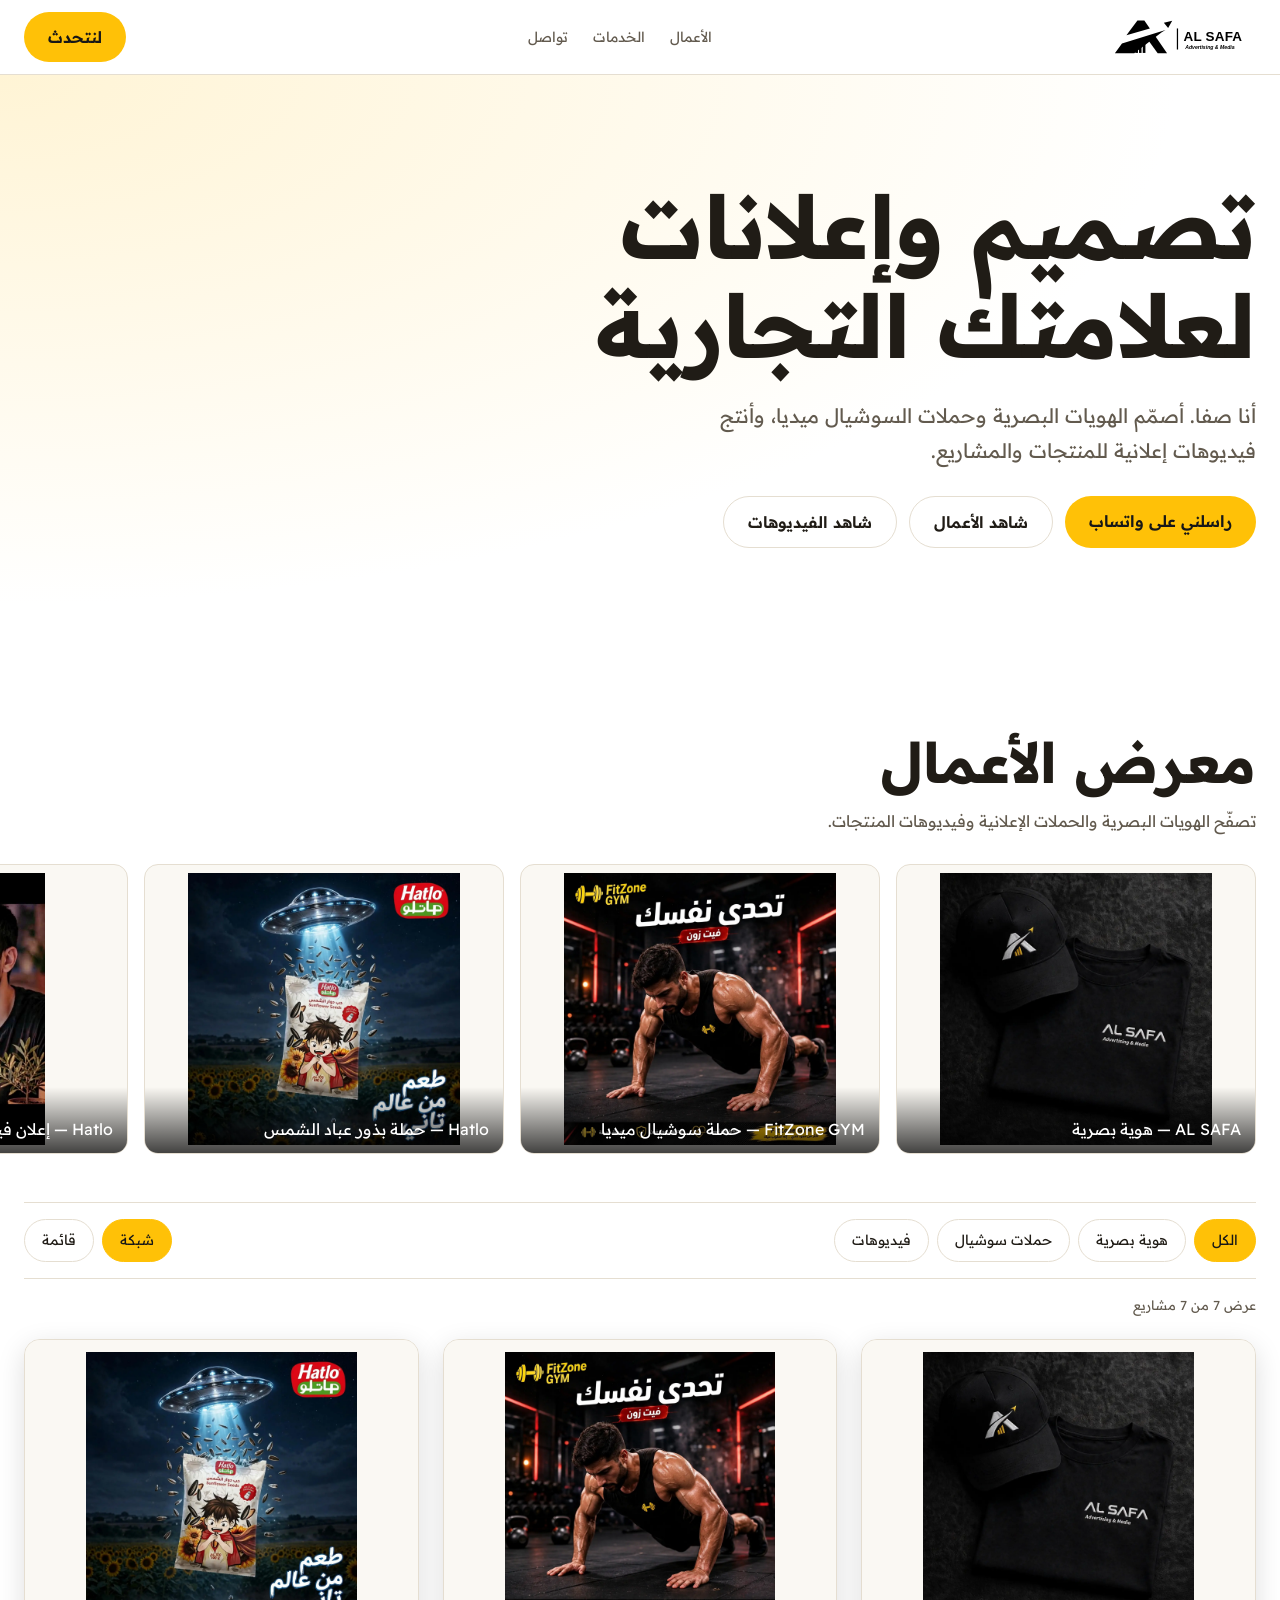
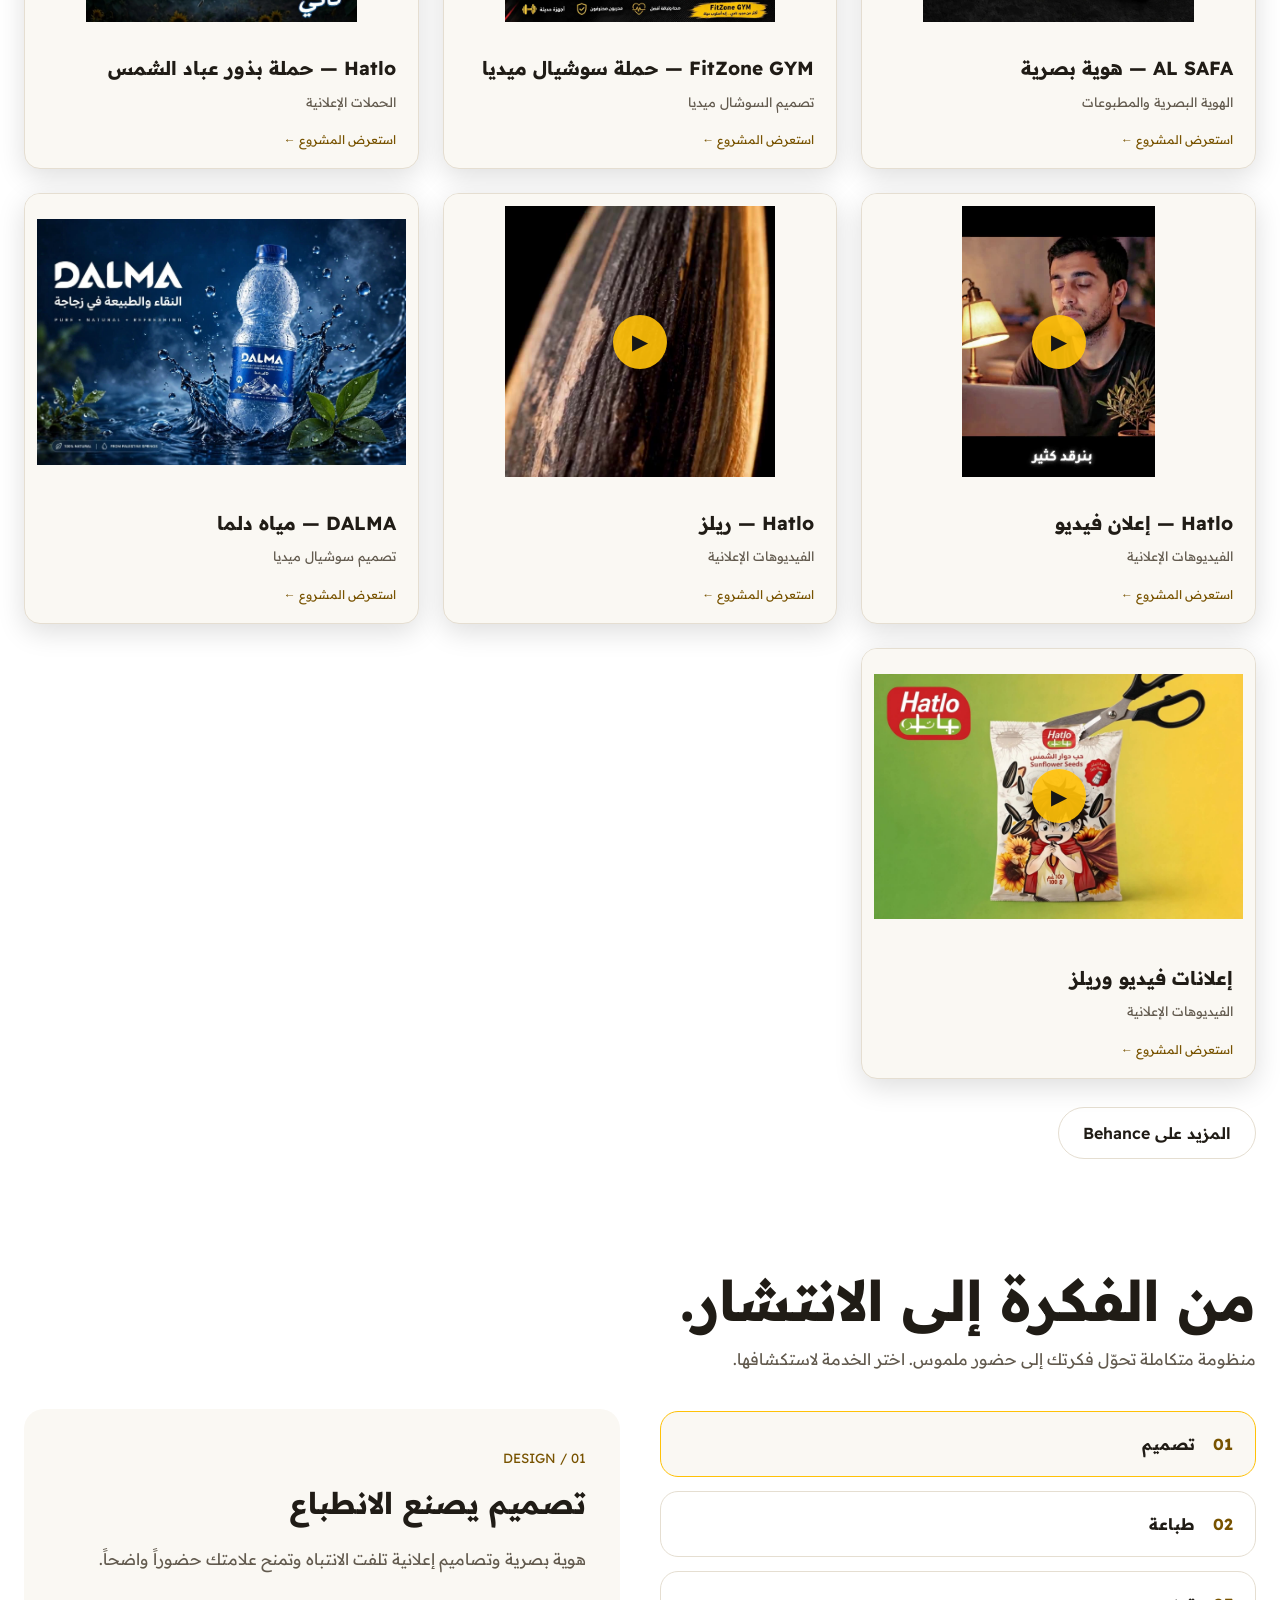
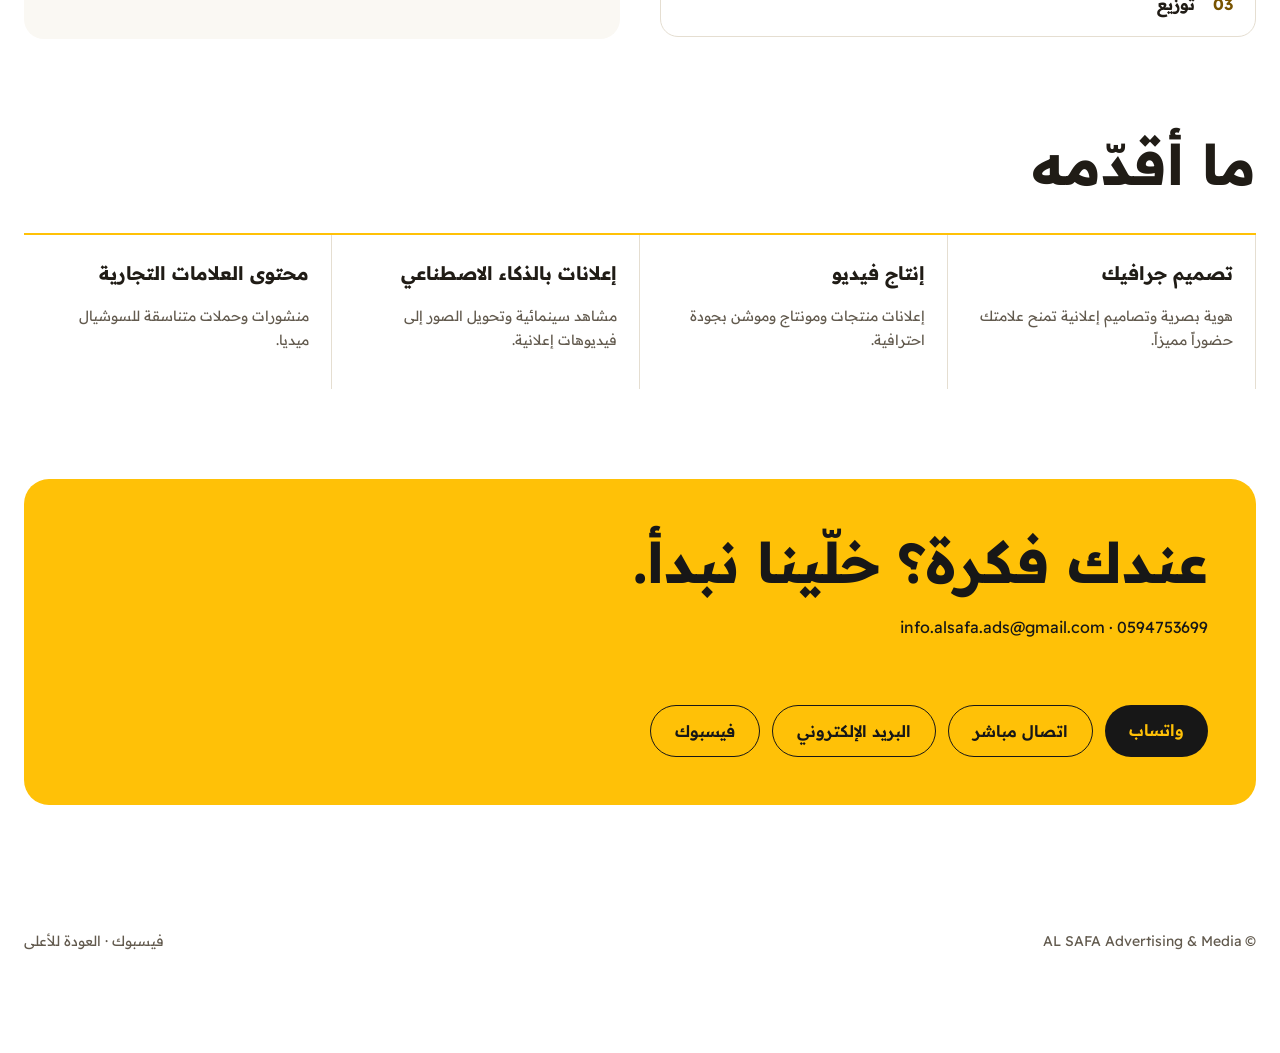
==== commit 1462199a: "Improve mobile portfolio and contact access" ====
--- a/index.html
+++ b/index.html
@@ -1,19 +1,19 @@
 <!doctype html>
 <html lang="ar" dir="rtl"><head>
 <meta charset="utf-8"><meta name="viewport" content="width=device-width, initial-scale=1, viewport-fit=cover">
-<meta name="theme-color" content="#141414"><meta name="description" content="AL SAFA — تصميم جرافيك، هويات بصرية، إعلانات وفيديوهات إبداعية.">
+<meta name="theme-color" content="#fff"><meta name="description" content="AL SAFA — تصميم جرافيك، هويات بصرية، إعلانات وفيديوهات إبداعية.">
 <title>AL SAFA — صفا | تصميم · إعلانات · هوية بصرية</title>
 <link rel="preconnect" href="https://fonts.googleapis.com"><link rel="preconnect" href="https://fonts.gstatic.com" crossorigin>
 <link href="https://fonts.googleapis.com/css2?family=Readex+Pro:wght@300;400;600;700&display=swap" rel="stylesheet">
 <style>
-:root{--bg:#141414;--ink:#fff;--mute:#aaa;--card:#1a1a1a;--line:#303030;--y:#ffc107;--yink:#171717;color-scheme:dark}
+:root{--bg:#fff;--ink:#201c16;--mute:#625a4e;--card:#faf8f3;--line:#e5ded1;--y:#ffc107;--yink:#171717;--gold-text:#785300;color-scheme:light}
 
 *{box-sizing:border-box}html{scroll-behavior:smooth;scroll-padding-top:80px}body{margin:0;background:var(--bg);color:var(--ink);font-family:"Readex Pro",Tahoma,sans-serif;line-height:1.75;overflow-x:hidden}a{color:inherit;text-decoration:none}button{font:inherit;color:inherit;cursor:pointer}:focus-visible{outline:3px solid var(--y);outline-offset:3px}
 .wrap{width:min(1280px,100%);margin:auto;padding-inline:24px}header{position:sticky;top:0;z-index:20;background:var(--bg);border-bottom:1px solid var(--line)}.bar{max-width:1280px;padding:12px 24px;margin:auto;display:flex;gap:20px;align-items:center}.logo img{width:142px;max-height:42px;object-fit:contain}nav{display:flex;gap:25px;margin-inline-start:auto;color:var(--mute);font-size:14px}nav a:hover{color:var(--y)}
 .btn{display:inline-block;border:0;border-radius:100px;padding:11px 24px;background:var(--y);color:var(--yink);font-weight:600;text-align:center}.btn:hover{filter:brightness(1.08)}.ghost{background:transparent;color:var(--ink);border:1px solid var(--line)}.ghost:hover{border-color:var(--y)}.theme{background:transparent;border:1px solid var(--line);padding:8px 15px;border-radius:100px;white-space:nowrap}
 .hero{padding-top:96px;padding-bottom:74px}.hero h1{font-size:clamp(44px,8vw,112px);line-height:1.12;margin:0 0 24px;max-width:10em}.hero p{color:var(--mute);font-size:20px;max-width:620px}.cta{display:flex;gap:12px;flex-wrap:wrap;margin-top:28px}
-.tick{overflow:hidden;border-block:1px solid var(--line);padding:15px 0;color:var(--mute);white-space:nowrap;direction:ltr;letter-spacing:.16em}.tick span{display:inline-block;animation:marquee 36s linear infinite}@keyframes marquee{to{transform:translateX(-50%)}}section{padding:90px 0}h2{font-size:clamp(30px,4.4vw,56px);line-height:1.25;margin:0 0 10px}.lead{max-width:660px;color:var(--mute);margin:0 0 32px}
-.flow{display:grid;gap:14px;overflow:hidden;direction:ltr;margin:38px 0}.flowrow{display:flex;gap:14px;width:max-content;animation:marquee 62s linear infinite}.flowrow:nth-child(2){animation-direction:reverse;animation-duration:77s}.flowrow:nth-child(3){animation-duration:88s}.flow:hover .flowrow{animation-play-state:paused}
+section{padding:90px 0}h2{font-size:clamp(30px,4.4vw,56px);line-height:1.25;margin:0 0 10px}.lead{max-width:660px;color:var(--mute);margin:0 0 32px}
+.flow{display:flex;gap:16px;overflow-x:auto;scroll-snap-type:x mandatory;scroll-padding-inline:24px;margin:24px 0 34px;padding:4px 24px 14px}
 .flowitem{border:0;padding:0;width:clamp(230px,30vw,360px);height:clamp(200px,24vw,290px);flex:none;position:relative;border-radius:14px;overflow:hidden;background:var(--card)}.flowitem img{width:100%;height:100%;object-fit:contain}.flowitem span{position:absolute;bottom:0;inset-inline:0;text-align:right;padding:28px 14px 10px;background:linear-gradient(transparent,#000b);color:white}
 .tools{display:flex;gap:12px;align-items:center;flex-wrap:wrap;margin:26px 0}.chips{display:flex;gap:8px;flex-wrap:wrap}.chip,.view{background:transparent;border:1px solid var(--line);border-radius:100px;padding:8px 17px;font-size:14px}.chip[aria-pressed=true],.view[aria-pressed=true]{background:var(--y);color:var(--yink);border-color:var(--y)}.views{margin-inline-start:auto;display:flex;gap:8px}
 .projects{display:grid;grid-template-columns:repeat(auto-fill,minmax(280px,1fr));gap:18px}.projects.list{grid-template-columns:1fr}.project{background:var(--card);border:1px solid var(--line);border-radius:16px;overflow:hidden;padding:0;text-align:right}.project:hover{border-color:var(--y)}.project .picture{aspect-ratio:4/3;background:var(--line)}.project img{width:100%;height:100%;object-fit:contain}.project .details{padding:18px}.project strong{display:block;font-size:19px}.project small{color:var(--mute)}.projects.list .project{display:grid;grid-template-columns:170px 1fr}.projects.list .picture{aspect-ratio:auto;height:125px}.projects.list .details{align-self:center}
@@ -21,30 +21,39 @@
 .svc{display:grid;grid-template-columns:repeat(4,1fr);border-top:2px solid var(--y);margin-top:34px}.svc>div{padding:22px;border-inline-start:1px solid var(--line)}.svc h3{margin:0}.svc p{color:var(--mute);font-size:14px}
 .contact{display:flex;align-items:center;justify-content:space-between;flex-wrap:wrap;gap:20px;background:var(--y);color:var(--yink);padding:48px;border-radius:25px}.contact h2{margin:0}.contact .btn{background:var(--yink);color:var(--y)}.contact .ghost{background:transparent;color:var(--yink);border-color:var(--yink)}footer{padding:34px 0 100px;color:var(--mute);display:flex;justify-content:space-between;gap:15px;flex-wrap:wrap;font-size:14px}
 .float{display:none}dialog{border:0;padding:0;background:var(--bg);color:var(--ink);width:min(980px,100vw);max-width:100vw;height:100vh;max-height:100vh}.dialoghead{position:sticky;top:0;background:var(--bg);display:flex;align-items:center;padding:15px 24px;border-bottom:1px solid var(--line);z-index:2}.dialoghead button{margin-inline-start:auto;border:0;background:var(--card);border-radius:50%;width:42px;height:42px}.gallery{padding:24px;display:grid;gap:20px}.gallery img{width:100%;height:auto;border-radius:12px}.gallery video{width:100%;max-height:85vh;background:black}
-#intro{position:fixed;inset:0;background:var(--bg);z-index:100;display:grid;place-items:center;transition:opacity .6s,visibility .6s}#intro.off{opacity:0;visibility:hidden;pointer-events:none}#intro img{width:min(350px,75vw);animation:reveal 2s ease both}#skip{position:absolute;top:24px;left:24px;background:none;border:1px solid var(--line);border-radius:100px;padding:8px 17px}@keyframes reveal{from{opacity:0;transform:translateY(22px) scale(.9)}to{opacity:1;transform:none}}
-@media(max-width:820px){nav{display:none}.bar{gap:12px}.bar .btn{padding:9px 14px}.theme{margin-inline-start:auto}.hero{padding-top:54px}.circle{grid-template-columns:1fr}.svc{grid-template-columns:1fr 1fr}.contact{padding:30px}.float{position:fixed;display:flex;inset-inline:12px;bottom:12px;gap:10px;z-index:25}.float a{flex:1;background:var(--y);color:var(--yink);border-radius:100px;padding:11px;text-align:center;font-weight:600}.float a+a{background:var(--card);color:var(--ink);border:1px solid var(--line)}}@media(max-width:480px){.bar{padding-inline:12px}.logo img{width:105px}.projects{grid-template-columns:1fr}.svc{grid-template-columns:1fr}.views{margin-inline-start:0}.contact .cta{width:100%}.contact .btn{flex:1}}@media(prefers-reduced-motion:reduce){html{scroll-behavior:auto}#intro img,.flowrow,.tick span{animation:none}}
-/* Portfolio showcase – dedicated dark design */
-:root{color-scheme:dark}body{background:#141414}
+@media(max-width:820px){nav{display:none}.bar{gap:12px}.bar .btn{padding:9px 14px}.theme{margin-inline-start:auto}.hero{padding-top:54px}.circle{grid-template-columns:1fr}.svc{grid-template-columns:1fr 1fr}.contact{padding:30px}.float{position:fixed;display:flex;inset-inline:12px;bottom:calc(12px + env(safe-area-inset-bottom));gap:10px;z-index:25}.float a{flex:1;background:var(--y);color:var(--yink);border-radius:100px;padding:11px;text-align:center;font-weight:600}.float a+a{background:var(--card);color:var(--ink);border:1px solid var(--line)}}@media(max-width:480px){.bar{padding-inline:12px}.logo img{width:105px}.projects{grid-template-columns:1fr}.svc{grid-template-columns:1fr}.views{margin-inline-start:0}.contact .cta{width:100%}.contact .btn{flex:1}}@media(prefers-reduced-motion:reduce){html{scroll-behavior:auto}.logo img{animation:none}}
 .bar{justify-content:space-between}.bar .btn{margin-inline-start:auto}
-#work{padding-top:105px}
-#work .lead{font-size:17px;line-height:1.95}
-.flow{gap:18px;position:relative;margin:42px 0 56px;mask-image:linear-gradient(90deg,transparent 0%,#000 5%,#000 95%,transparent 100%)}
-.flowrow{gap:18px}.flowitem{background:#202020;border:1px solid #343434;box-shadow:0 10px 35px #0003;transition:transform .3s,border-color .3s}
-.flowitem:hover{transform:translateY(-5px);border-color:var(--y)}
-.flowitem img{object-fit:contain;padding:8px}
+.logo{display:flex}.logo img{filter:brightness(0);animation:logo-in .5s ease-out both}
+@keyframes logo-in{from{opacity:0;transform:translateY(5px)}}
+.hero{padding-block:clamp(40px,8vw,110px);background:radial-gradient(ellipse at top left,#fff4d5,transparent 65%)}
+.hero h1{font-size:clamp(36px,7vw,88px);max-width:12em;text-wrap:balance}
+.hero p{margin-block:0;font-size:clamp(16px,2.2vw,20px)}
+#work{padding-top:clamp(32px,6vw,76px)}
+#work .lead{font-size:16px;line-height:1.85;margin-bottom:12px}
+.flowitem{scroll-snap-align:start;background:var(--card);border:1px solid var(--line)}
+.flowitem:hover{border-color:var(--gold-text)}
+.flowitem img{padding:8px}
+.node b,.panel small,.dialoghead small,.project .openhint{color:var(--gold-text)}
+@media(max-width:480px){
+  .hero .cta{gap:8px;margin-top:20px}
+  .hero .btn{padding-inline:14px;font-size:14px}
+  .flow{scroll-padding-inline:16px;padding-inline:16px}
+  footer{padding-bottom:calc(100px + env(safe-area-inset-bottom))}
+}
+@media(prefers-reduced-motion:reduce){.logo img{animation:none}}
 .tools{padding:16px 0;border-block:1px solid var(--line);margin-bottom:7px}
 .chip,.view{transition:background .2s,border-color .2s,transform .2s}
 .chip:hover,.view:hover{border-color:var(--y);transform:translateY(-1px)}
 .workcount{font-size:13px;color:var(--mute);margin:15px 0 22px}
 .projects{grid-template-columns:repeat(3,minmax(0,1fr));gap:24px}
-.project{display:flex;flex-direction:column;min-width:0;position:relative;border-color:#333;transition:transform .28s ease,border-color .28s ease,box-shadow .28s ease;box-shadow:0 8px 28px #0002}
+.project{display:flex;flex-direction:column;min-width:0;position:relative;border-color:var(--line);transition:transform .28s ease,border-color .28s ease,box-shadow .28s ease;box-shadow:0 8px 28px #0002}
 .project:hover{transform:translateY(-6px);border-color:var(--y);box-shadow:0 18px 45px #0006}
-.project .picture{position:relative;aspect-ratio:4/3;background:#232323;display:flex;align-items:center;justify-content:center;overflow:hidden}
+.project .picture{position:relative;aspect-ratio:4/3;background:var(--card);display:flex;align-items:center;justify-content:center;overflow:hidden}
 .project .picture img{object-fit:contain;width:100%;height:100%;padding:12px;transition:transform .45s ease}
 .project:hover .picture img{transform:scale(1.045)}
 .project .details{flex:1;position:relative;min-height:134px;padding:20px 22px 18px}
 .project .details strong{font-size:19px;line-height:1.5;margin-bottom:8px}
-.project .details small{display:block;font-size:13px;color:#b8b8b8}
+.project .details small{display:block;font-size:13px;color:var(--mute)}
 .openhint{display:block;color:var(--y);font-size:12px;margin-top:16px;transition:transform .2s}
 .project:hover .openhint{transform:translateX(-4px)}
 .play{position:absolute;inset:50% auto auto 50%;transform:translate(-50%,-50%);width:54px;height:54px;background:#ffc107e8;color:#171717;border-radius:50%;display:grid;place-items:center;font-size:21px;pointer-events:none;box-shadow:0 4px 22px #0006}
@@ -52,24 +61,22 @@
 dialog{border-radius:16px 16px 0 0;overscroll-behavior:contain}
 .dialoghead{gap:18px;padding:20px 26px}.dialoghead h3{margin:3px 0 0;font-size:clamp(19px,2.6vw,29px);line-height:1.4}.dialoghead small{font-size:12px;color:var(--y)}.dialoghead button{flex:none}
 .gallery{gap:24px;padding:clamp(14px,3vw,32px);max-width:850px;margin:auto}.galleryintro{margin:0 0 8px;color:var(--mute);line-height:2}
-.galleryitem{margin:0;background:#202020;border:1px solid var(--line);border-radius:14px;padding:clamp(10px,2vw,20px);overflow:hidden}
+.galleryitem{margin:0;background:var(--card);border:1px solid var(--line);border-radius:14px;padding:clamp(10px,2vw,20px);overflow:hidden}
 .galleryitem img{width:100%;height:auto;max-height:85vh;object-fit:contain;border-radius:8px}.galleryitem video{max-width:100%;max-height:75vh;display:block;margin:auto;border-radius:8px}
 .galleryitem figcaption{margin-top:12px;font-size:12px;color:var(--mute)}
 @media(max-width:1000px){.projects{grid-template-columns:repeat(2,minmax(0,1fr))}}
 @media(max-width:620px){.projects{grid-template-columns:1fr;gap:18px}.project .picture{aspect-ratio:4/3}.project .details{min-height:0;padding:17px 19px}.projects.list .project{grid-template-columns:120px minmax(0,1fr)}.projects.list .project .picture{min-height:140px}.projects.list .project .details{padding:12px}.projects.list .project strong{font-size:15px}.projects.list .project .details small{font-size:11px}.projects.list .openhint{margin-top:8px}.flow{margin-block:30px 42px}.flowitem{width:240px;height:200px}.bar .btn{margin-inline-start:auto}.dialoghead{padding:12px 16px}}
 @media(prefers-reduced-motion:reduce){.project,.project .picture img,.flowitem{transition:none}}
 </style></head><body>
-<div id="intro"><button id="skip" type="button">تخطّي المقدمة</button><img src="./assets/al-safa-logo-clean.svg" alt="AL SAFA"></div>
 <header><div class="bar"><a class="logo" href="#top"><img src="./assets/al-safa-logo-clean.svg" alt="AL SAFA"></a><nav><a href="#work">الأعمال</a><a href="#services">الخدمات</a><a href="#contact">تواصل</a></nav><a class="btn" href="https://wa.me/972594753699">لنتحدث</a></div></header>
-<main id="top"><div class="wrap hero"><h1>أفكار تتحوّل إلى أثر بصري.</h1><p>أنا صفا. أصمّم هويات وإعلانات وحملات سوشيال ميديا، لعلامات تريد أن يُرى حضورها بوضوح.</p><div class="cta"><a class="btn" href="#work">شاهد الأعمال</a><a class="btn ghost" href="https://wa.me/972594753699">راسلني على واتساب</a></div></div>
-<div class="tick" aria-hidden="true"><span id="ticker"></span></div>
-<section id="work"><div class="wrap"><h2>تفاصيل تستحق أن تُرى.</h2><p class="lead">تحرّك بين نماذج من الهوية البصرية والحملات والتصاميم. اضغط على أي مشروع لمشاهدة كل تصاميمه بحجم كبير.</p></div><div class="flow" id="flow"></div><div class="wrap"><div class="tools"><div class="chips" id="chips"></div><div class="views"><button class="view" data-view="grid" aria-pressed="true">شبكة</button><button class="view" data-view="list" aria-pressed="false">قائمة</button></div></div><p id="workcount" class="workcount" aria-live="polite"></p><div class="projects" id="projects"></div><p style="margin-top:28px"><a class="btn ghost" href="https://www.behance.net/a2b6d985" target="_blank" rel="noopener">المزيد على Behance</a></p></div></section>
+<main id="top"><div class="hero"><div class="wrap"><h1>تصميم وإعلانات لعلامتك التجارية</h1><p>أنا صفا. أصمّم الهويات البصرية وحملات السوشيال ميديا، وأنتج فيديوهات إعلانية للمنتجات والمشاريع.</p><div class="cta"><a class="btn" href="https://wa.me/972594753699">راسلني على واتساب</a><a class="btn ghost" href="#work">شاهد الأعمال</a><a class="btn ghost" href="#projects" id="show-videos">شاهد الفيديوهات</a></div></div></div>
+<section id="work"><div class="wrap"><h2>معرض الأعمال</h2><p class="lead">تصفّح الهويات البصرية والحملات الإعلانية وفيديوهات المنتجات.</p></div><div class="flow" id="flow"></div><div class="wrap"><div class="tools"><div class="chips" id="chips"></div><div class="views"><button class="view" data-view="grid" aria-pressed="true">شبكة</button><button class="view" data-view="list" aria-pressed="false">قائمة</button></div></div><p id="workcount" class="workcount" aria-live="polite"></p><div class="projects" id="projects"></div><p style="margin-top:28px"><a class="btn ghost" href="https://www.behance.net/a2b6d985" target="_blank" rel="noopener">المزيد على Behance</a></p></div></section>
 <section id="circle" style="padding-top:0"><div class="wrap"><h2>من الفكرة إلى الانتشار.</h2><p class="lead">منظومة متكاملة تحوّل فكرتك إلى حضور ملموس. اختر الخدمة لاستكشافها.</p><div class="circle"><div class="nodes" id="nodes"></div><div class="panel" aria-live="polite"><small id="panelnum"></small><h3 id="paneltitle"></h3><p id="paneldesc"></p></div></div></div></section>
 <section id="services" style="padding-top:0"><div class="wrap"><h2>ما أقدّمه</h2><div class="svc"><div><h3>تصميم جرافيك</h3><p>هوية بصرية وتصاميم إعلانية تمنح علامتك حضوراً مميزاً.</p></div><div><h3>إنتاج فيديو</h3><p>إعلانات منتجات ومونتاج وموشن بجودة احترافية.</p></div><div><h3>إعلانات بالذكاء الاصطناعي</h3><p>مشاهد سينمائية وتحويل الصور إلى فيديوهات إعلانية.</p></div><div><h3>محتوى العلامات التجارية</h3><p>منشورات وحملات متناسقة للسوشيال ميديا.</p></div></div></div></section>
 <section id="contact" style="padding-top:0"><div class="wrap"><div class="contact"><div><h2>عندك فكرة؟ خلّينا نبدأ.</h2><p>0594753699 · info.alsafa.ads@gmail.com</p></div><div class="cta"><a class="btn" href="https://wa.me/972594753699">واتساب</a><a class="btn ghost" href="tel:+972594753699">اتصال مباشر</a><a class="btn ghost" href="mailto:info.alsafa.ads@gmail.com">البريد الإلكتروني</a><a class="btn ghost" href="https://www.facebook.com/profile.php?id=61596477453982">فيسبوك</a></div></div></div></section></main>
 <div class="wrap"><footer><span>© AL SAFA Advertising & Media</span><span><a href="https://www.facebook.com/profile.php?id=61596477453982">فيسبوك</a> · <a href="#top">العودة للأعلى</a></span></footer></div>
 <div class="float"><a href="https://wa.me/972594753699">واتساب</a><a href="tel:+972594753699">اتصال</a></div>
-<dialog id="dialog"><div class="dialoghead"><div><small id="dialogcategory"></small><h3 id="dialogtitle"></h3></div><button id="close" aria-label="إغلاق">✕</button></div><div class="gallery" id="gallery"></div></dialog>
+<dialog id="dialog" aria-labelledby="dialogtitle"><div class="dialoghead"><div><small id="dialogcategory"></small><h3 id="dialogtitle"></h3></div><button id="close" aria-label="إغلاق">✕</button></div><div class="gallery" id="gallery"></div></dialog>
 <script>
 const $=s=>document.querySelector(s);const projects=$('#projects');let all=[],filter='all';
 const categories=[['all','الكل'],['brand','هوية بصرية'],['social','حملات سوشيال'],['video','فيديوهات']];
@@ -103,11 +110,38 @@
 }
 for(const [key,name] of categories){let b=document.createElement('button');b.className='chip';b.textContent=name;b.setAttribute('aria-pressed',key==='all');b.onclick=()=>{filter=key;document.querySelectorAll('.chip').forEach(x=>x.setAttribute('aria-pressed',x===b));render()};$('#chips').append(b)}
 document.querySelectorAll('.view').forEach(b=>b.onclick=()=>{document.querySelectorAll('.view').forEach(x=>x.setAttribute('aria-pressed',x===b));projects.classList.toggle('list',b.dataset.view==='list')});
-fetch('./portfolio-data.json').then(r=>{if(!r.ok)throw Error('Portfolio data');return r.json()}).then(data=>{all=data.projects||[];render();for(let i=0;i<3;i++){let row=document.createElement('div');row.className='flowrow';const picks=all.filter(p=>p.coverImage).filter((_,j)=>j%3===i);for(let repeat=0;repeat<2;repeat++){for(const p of picks){const b=document.createElement('button');b.className='flowitem';b.type='button';let img=document.createElement('img');img.src=p.coverImage;img.alt='';img.loading='lazy';let title=document.createElement('span');title.textContent=p.title;b.append(img,title);b.onclick=()=>openProject(p);row.append(b)}}$('#flow').append(row)}}).catch(e=>{projects.textContent='تعذر تحميل المشاريع. يرجى تحديث الصفحة.';console.error(e)});
+$('#show-videos').addEventListener('click', () => $('#chips .chip:last-child').click());
+
+fetch('./portfolio-data.json')
+ .then(response => {
+  if (!response.ok) throw new Error('Portfolio data');
+  return response.json();
+ })
+ .then(data => {
+  all = data.projects || [];
+  render();
+  const flow = $('#flow');
+  for (const project of all.filter(item => item.coverImage)) {
+   const button = document.createElement('button');
+   button.className = 'flowitem';
+   button.type = 'button';
+   const image = document.createElement('img');
+   image.src = project.coverImage;
+   image.alt = '';
+   image.loading = 'lazy';
+   const title = document.createElement('span');
+   title.textContent = project.title;
+   button.append(image, title);
+   button.addEventListener('click', () => openProject(project));
+   flow.append(button);
+  }
+ })
+ .catch(error => {
+  projects.textContent = 'تعذر تحميل المشاريع. يرجى تحديث الصفحة.';
+  console.error(error);
+ });
 $('#close').onclick=()=>$('#dialog').close();$('#dialog').addEventListener('click',e=>{if(e.target===$('#dialog'))$('#dialog').close()});
 const services=[['01','تصميم','DESIGN','تصميم يصنع الانطباع','هوية بصرية وتصاميم إعلانية تلفت الانتباه وتمنح علامتك حضوراً واضحاً.'],['02','طباعة','PRINT','مطبوعات جاهزة للاستخدام','بطاقات أعمال وقرطاسية ولافتات وتصاميم بملفات جاهزة للطباعة.'],['03','توزيع','DISTRIBUTION','انتشار يصل لجمهورك','تجهيز المحتوى بمقاسات المنصات المختلفة وجدولة النشر.']];
 function choose(i){document.querySelectorAll('.node').forEach((x,j)=>x.setAttribute('aria-pressed',i===j));$('#panelnum').textContent=services[i][0]+' / '+services[i][2];$('#paneltitle').textContent=services[i][3];$('#paneldesc').textContent=services[i][4]}
 services.forEach((s,i)=>{let b=document.createElement('button');b.className='node';b.innerHTML='<b>'+s[0]+'</b><strong>'+s[1]+'</strong>';b.onclick=()=>choose(i);$('#nodes').append(b)});choose(0);
-$('#ticker').textContent=('GRAPHIC DESIGN  ·  BRAND VISUALS  ·  SOCIAL CAMPAIGNS  ·  PRINT  ·  ').repeat(10);
-const hide=()=>$('#intro').classList.add('off');$('#skip').onclick=hide;setTimeout(hide,matchMedia('(prefers-reduced-motion:reduce)').matches?0:3000);
-</script></body></html>+</script></body></html>
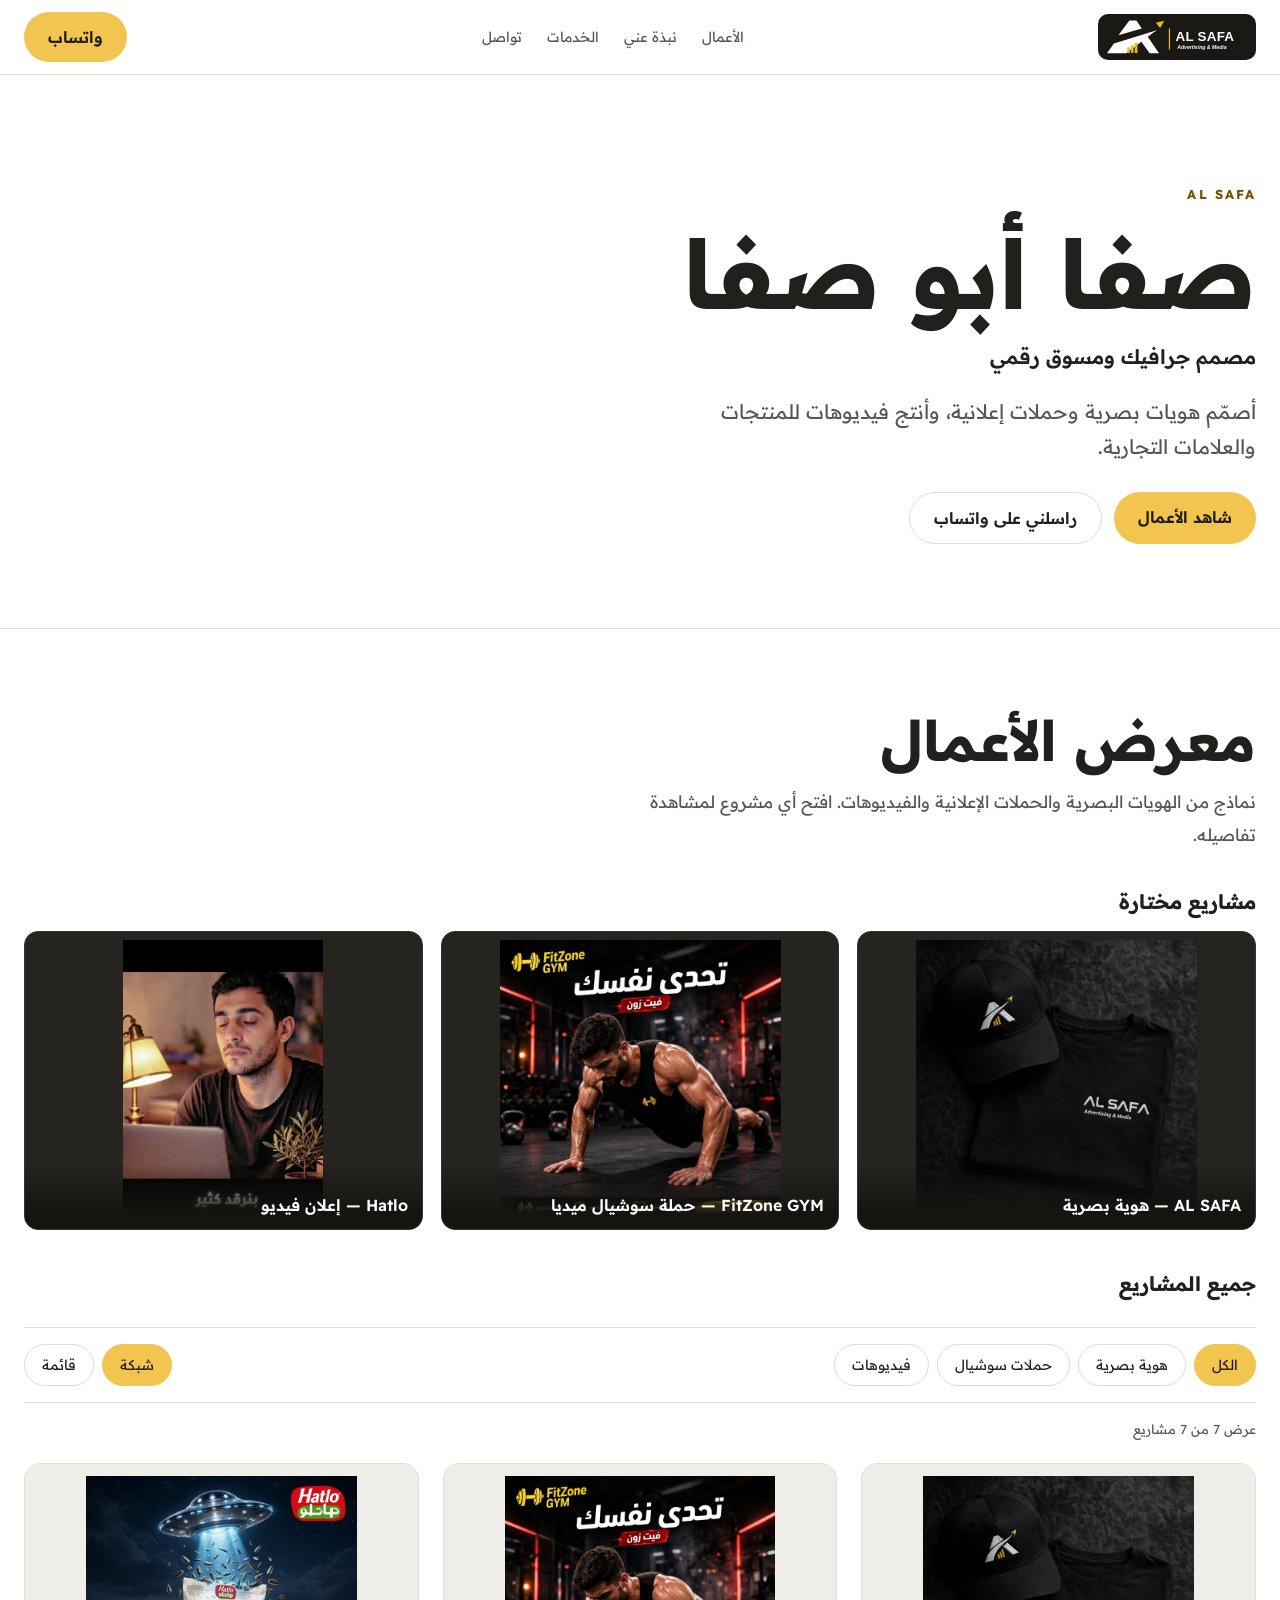
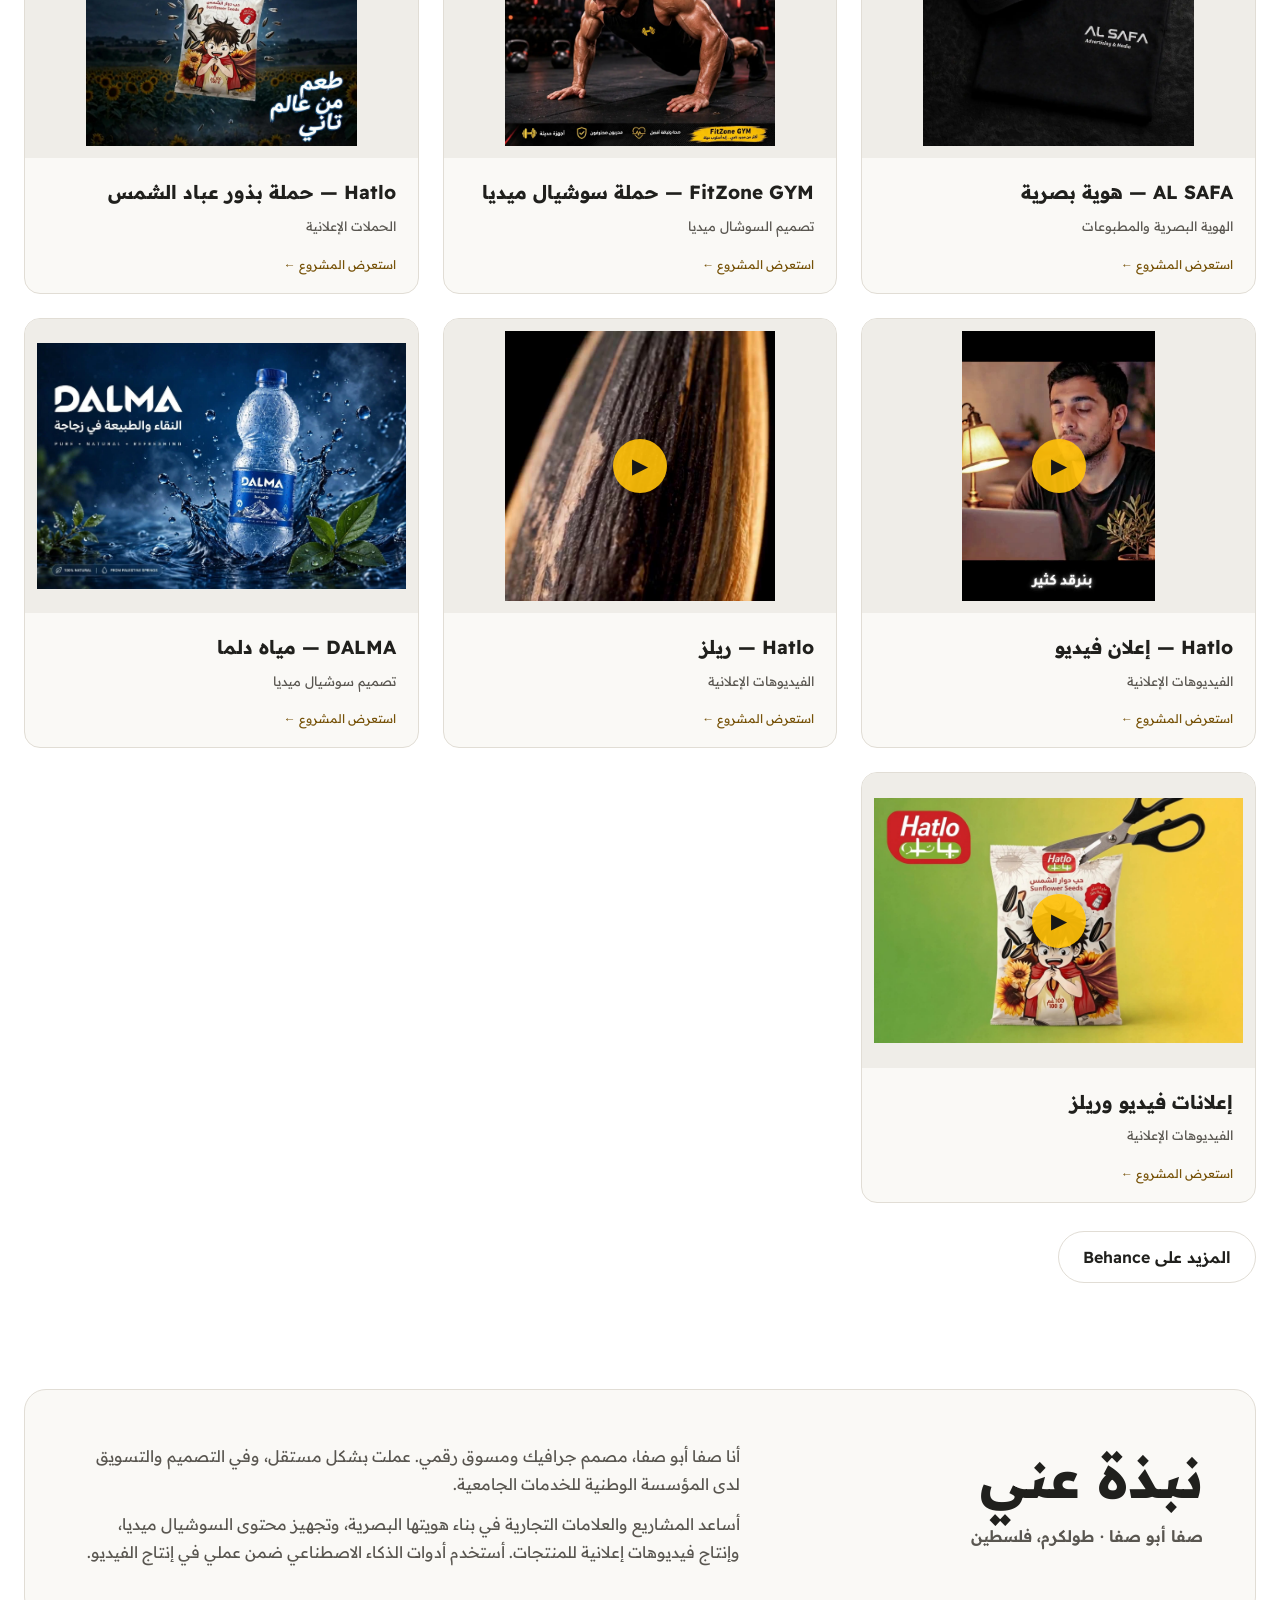
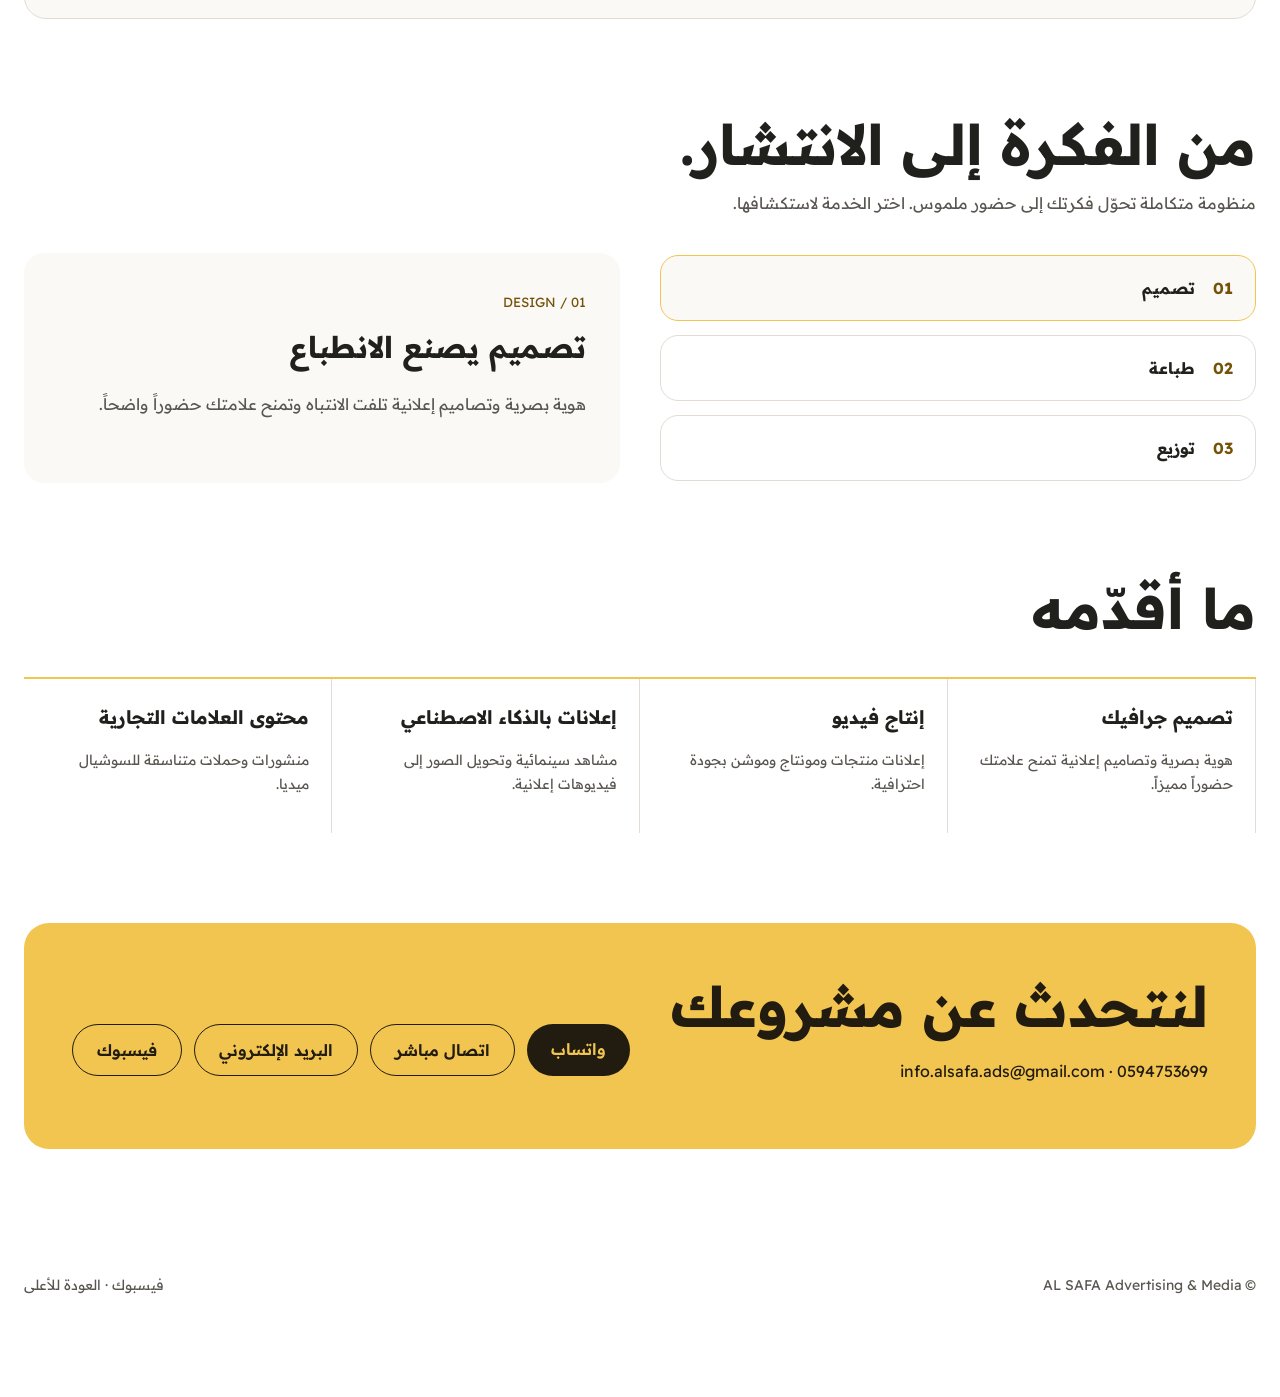
==== commit 71e3db30: "Refresh AL SAFA portfolio and add professional bio" ====
--- a/index.html
+++ b/index.html
@@ -1,19 +1,19 @@
 <!doctype html>
 <html lang="ar" dir="rtl"><head>
 <meta charset="utf-8"><meta name="viewport" content="width=device-width, initial-scale=1, viewport-fit=cover">
-<meta name="theme-color" content="#fff"><meta name="description" content="AL SAFA — تصميم جرافيك، هويات بصرية، إعلانات وفيديوهات إبداعية.">
-<title>AL SAFA — صفا | تصميم · إعلانات · هوية بصرية</title>
+<meta name="theme-color" content="#ffffff"><meta name="description" content="الموقع الرسمي لصفا أبو صفا، مصمم جرافيك ومسوق رقمي من طولكرم. استعرض أعمال الهوية البصرية والحملات وإعلانات الفيديو.">
+<title>صفا أبو صفا | AL SAFA للتصميم والإعلان</title>
 <link rel="preconnect" href="https://fonts.googleapis.com"><link rel="preconnect" href="https://fonts.gstatic.com" crossorigin>
 <link href="https://fonts.googleapis.com/css2?family=Readex+Pro:wght@300;400;600;700&display=swap" rel="stylesheet">
 <style>
-:root{--bg:#fff;--ink:#201c16;--mute:#625a4e;--card:#faf8f3;--line:#e5ded1;--y:#ffc107;--yink:#171717;--gold-text:#785300;color-scheme:light}
+:root{--bg:#141414;--ink:#fff;--mute:#aaa;--card:#1a1a1a;--line:#303030;--y:#ffc107;--yink:#171717;color-scheme:dark}
 
 *{box-sizing:border-box}html{scroll-behavior:smooth;scroll-padding-top:80px}body{margin:0;background:var(--bg);color:var(--ink);font-family:"Readex Pro",Tahoma,sans-serif;line-height:1.75;overflow-x:hidden}a{color:inherit;text-decoration:none}button{font:inherit;color:inherit;cursor:pointer}:focus-visible{outline:3px solid var(--y);outline-offset:3px}
 .wrap{width:min(1280px,100%);margin:auto;padding-inline:24px}header{position:sticky;top:0;z-index:20;background:var(--bg);border-bottom:1px solid var(--line)}.bar{max-width:1280px;padding:12px 24px;margin:auto;display:flex;gap:20px;align-items:center}.logo img{width:142px;max-height:42px;object-fit:contain}nav{display:flex;gap:25px;margin-inline-start:auto;color:var(--mute);font-size:14px}nav a:hover{color:var(--y)}
 .btn{display:inline-block;border:0;border-radius:100px;padding:11px 24px;background:var(--y);color:var(--yink);font-weight:600;text-align:center}.btn:hover{filter:brightness(1.08)}.ghost{background:transparent;color:var(--ink);border:1px solid var(--line)}.ghost:hover{border-color:var(--y)}.theme{background:transparent;border:1px solid var(--line);padding:8px 15px;border-radius:100px;white-space:nowrap}
 .hero{padding-top:96px;padding-bottom:74px}.hero h1{font-size:clamp(44px,8vw,112px);line-height:1.12;margin:0 0 24px;max-width:10em}.hero p{color:var(--mute);font-size:20px;max-width:620px}.cta{display:flex;gap:12px;flex-wrap:wrap;margin-top:28px}
-section{padding:90px 0}h2{font-size:clamp(30px,4.4vw,56px);line-height:1.25;margin:0 0 10px}.lead{max-width:660px;color:var(--mute);margin:0 0 32px}
-.flow{display:flex;gap:16px;overflow-x:auto;scroll-snap-type:x mandatory;scroll-padding-inline:24px;margin:24px 0 34px;padding:4px 24px 14px}
+.tick{overflow:hidden;border-block:1px solid var(--line);padding:15px 0;color:var(--mute);white-space:nowrap;direction:ltr;letter-spacing:.16em}.tick span{display:inline-block;animation:marquee 36s linear infinite}@keyframes marquee{to{transform:translateX(-50%)}}section{padding:90px 0}h2{font-size:clamp(30px,4.4vw,56px);line-height:1.25;margin:0 0 10px}.lead{max-width:660px;color:var(--mute);margin:0 0 32px}
+.flow{display:grid;gap:14px;overflow:hidden;direction:ltr;margin:38px 0}.flowrow{display:flex;gap:14px;width:max-content;animation:marquee 62s linear infinite}.flowrow:nth-child(2){animation-direction:reverse;animation-duration:77s}.flowrow:nth-child(3){animation-duration:88s}.flow:hover .flowrow{animation-play-state:paused}
 .flowitem{border:0;padding:0;width:clamp(230px,30vw,360px);height:clamp(200px,24vw,290px);flex:none;position:relative;border-radius:14px;overflow:hidden;background:var(--card)}.flowitem img{width:100%;height:100%;object-fit:contain}.flowitem span{position:absolute;bottom:0;inset-inline:0;text-align:right;padding:28px 14px 10px;background:linear-gradient(transparent,#000b);color:white}
 .tools{display:flex;gap:12px;align-items:center;flex-wrap:wrap;margin:26px 0}.chips{display:flex;gap:8px;flex-wrap:wrap}.chip,.view{background:transparent;border:1px solid var(--line);border-radius:100px;padding:8px 17px;font-size:14px}.chip[aria-pressed=true],.view[aria-pressed=true]{background:var(--y);color:var(--yink);border-color:var(--y)}.views{margin-inline-start:auto;display:flex;gap:8px}
 .projects{display:grid;grid-template-columns:repeat(auto-fill,minmax(280px,1fr));gap:18px}.projects.list{grid-template-columns:1fr}.project{background:var(--card);border:1px solid var(--line);border-radius:16px;overflow:hidden;padding:0;text-align:right}.project:hover{border-color:var(--y)}.project .picture{aspect-ratio:4/3;background:var(--line)}.project img{width:100%;height:100%;object-fit:contain}.project .details{padding:18px}.project strong{display:block;font-size:19px}.project small{color:var(--mute)}.projects.list .project{display:grid;grid-template-columns:170px 1fr}.projects.list .picture{aspect-ratio:auto;height:125px}.projects.list .details{align-self:center}
@@ -21,39 +21,30 @@
 .svc{display:grid;grid-template-columns:repeat(4,1fr);border-top:2px solid var(--y);margin-top:34px}.svc>div{padding:22px;border-inline-start:1px solid var(--line)}.svc h3{margin:0}.svc p{color:var(--mute);font-size:14px}
 .contact{display:flex;align-items:center;justify-content:space-between;flex-wrap:wrap;gap:20px;background:var(--y);color:var(--yink);padding:48px;border-radius:25px}.contact h2{margin:0}.contact .btn{background:var(--yink);color:var(--y)}.contact .ghost{background:transparent;color:var(--yink);border-color:var(--yink)}footer{padding:34px 0 100px;color:var(--mute);display:flex;justify-content:space-between;gap:15px;flex-wrap:wrap;font-size:14px}
 .float{display:none}dialog{border:0;padding:0;background:var(--bg);color:var(--ink);width:min(980px,100vw);max-width:100vw;height:100vh;max-height:100vh}.dialoghead{position:sticky;top:0;background:var(--bg);display:flex;align-items:center;padding:15px 24px;border-bottom:1px solid var(--line);z-index:2}.dialoghead button{margin-inline-start:auto;border:0;background:var(--card);border-radius:50%;width:42px;height:42px}.gallery{padding:24px;display:grid;gap:20px}.gallery img{width:100%;height:auto;border-radius:12px}.gallery video{width:100%;max-height:85vh;background:black}
-@media(max-width:820px){nav{display:none}.bar{gap:12px}.bar .btn{padding:9px 14px}.theme{margin-inline-start:auto}.hero{padding-top:54px}.circle{grid-template-columns:1fr}.svc{grid-template-columns:1fr 1fr}.contact{padding:30px}.float{position:fixed;display:flex;inset-inline:12px;bottom:calc(12px + env(safe-area-inset-bottom));gap:10px;z-index:25}.float a{flex:1;background:var(--y);color:var(--yink);border-radius:100px;padding:11px;text-align:center;font-weight:600}.float a+a{background:var(--card);color:var(--ink);border:1px solid var(--line)}}@media(max-width:480px){.bar{padding-inline:12px}.logo img{width:105px}.projects{grid-template-columns:1fr}.svc{grid-template-columns:1fr}.views{margin-inline-start:0}.contact .cta{width:100%}.contact .btn{flex:1}}@media(prefers-reduced-motion:reduce){html{scroll-behavior:auto}.logo img{animation:none}}
+#intro{position:fixed;inset:0;background:var(--bg);z-index:100;display:grid;place-items:center;transition:opacity .6s,visibility .6s}#intro.off{opacity:0;visibility:hidden;pointer-events:none}#intro img{width:min(350px,75vw);animation:reveal 2s ease both}#skip{position:absolute;top:24px;left:24px;background:none;border:1px solid var(--line);border-radius:100px;padding:8px 17px}@keyframes reveal{from{opacity:0;transform:translateY(22px) scale(.9)}to{opacity:1;transform:none}}
+@media(max-width:820px){nav{display:none}.bar{gap:12px}.bar .btn{padding:9px 14px}.theme{margin-inline-start:auto}.hero{padding-top:54px}.circle{grid-template-columns:1fr}.svc{grid-template-columns:1fr 1fr}.contact{padding:30px}.float{position:fixed;display:flex;inset-inline:12px;bottom:12px;gap:10px;z-index:25}.float a{flex:1;background:var(--y);color:var(--yink);border-radius:100px;padding:11px;text-align:center;font-weight:600}.float a+a{background:var(--card);color:var(--ink);border:1px solid var(--line)}}@media(max-width:480px){.bar{padding-inline:12px}.logo img{width:105px}.projects{grid-template-columns:1fr}.svc{grid-template-columns:1fr}.views{margin-inline-start:0}.contact .cta{width:100%}.contact .btn{flex:1}}@media(prefers-reduced-motion:reduce){html{scroll-behavior:auto}#intro img,.flowrow,.tick span{animation:none}}
+/* Portfolio showcase – dedicated dark design */
+:root{color-scheme:dark}body{background:#141414}
 .bar{justify-content:space-between}.bar .btn{margin-inline-start:auto}
-.logo{display:flex}.logo img{filter:brightness(0);animation:logo-in .5s ease-out both}
-@keyframes logo-in{from{opacity:0;transform:translateY(5px)}}
-.hero{padding-block:clamp(40px,8vw,110px);background:radial-gradient(ellipse at top left,#fff4d5,transparent 65%)}
-.hero h1{font-size:clamp(36px,7vw,88px);max-width:12em;text-wrap:balance}
-.hero p{margin-block:0;font-size:clamp(16px,2.2vw,20px)}
-#work{padding-top:clamp(32px,6vw,76px)}
-#work .lead{font-size:16px;line-height:1.85;margin-bottom:12px}
-.flowitem{scroll-snap-align:start;background:var(--card);border:1px solid var(--line)}
-.flowitem:hover{border-color:var(--gold-text)}
-.flowitem img{padding:8px}
-.node b,.panel small,.dialoghead small,.project .openhint{color:var(--gold-text)}
-@media(max-width:480px){
-  .hero .cta{gap:8px;margin-top:20px}
-  .hero .btn{padding-inline:14px;font-size:14px}
-  .flow{scroll-padding-inline:16px;padding-inline:16px}
-  footer{padding-bottom:calc(100px + env(safe-area-inset-bottom))}
-}
-@media(prefers-reduced-motion:reduce){.logo img{animation:none}}
+#work{padding-top:105px}
+#work .lead{font-size:17px;line-height:1.95}
+.flow{gap:18px;position:relative;margin:42px 0 56px;mask-image:linear-gradient(90deg,transparent 0%,#000 5%,#000 95%,transparent 100%)}
+.flowrow{gap:18px}.flowitem{background:#202020;border:1px solid #343434;box-shadow:0 10px 35px #0003;transition:transform .3s,border-color .3s}
+.flowitem:hover{transform:translateY(-5px);border-color:var(--y)}
+.flowitem img{object-fit:contain;padding:8px}
 .tools{padding:16px 0;border-block:1px solid var(--line);margin-bottom:7px}
 .chip,.view{transition:background .2s,border-color .2s,transform .2s}
 .chip:hover,.view:hover{border-color:var(--y);transform:translateY(-1px)}
 .workcount{font-size:13px;color:var(--mute);margin:15px 0 22px}
 .projects{grid-template-columns:repeat(3,minmax(0,1fr));gap:24px}
-.project{display:flex;flex-direction:column;min-width:0;position:relative;border-color:var(--line);transition:transform .28s ease,border-color .28s ease,box-shadow .28s ease;box-shadow:0 8px 28px #0002}
+.project{display:flex;flex-direction:column;min-width:0;position:relative;border-color:#333;transition:transform .28s ease,border-color .28s ease,box-shadow .28s ease;box-shadow:0 8px 28px #0002}
 .project:hover{transform:translateY(-6px);border-color:var(--y);box-shadow:0 18px 45px #0006}
-.project .picture{position:relative;aspect-ratio:4/3;background:var(--card);display:flex;align-items:center;justify-content:center;overflow:hidden}
+.project .picture{position:relative;aspect-ratio:4/3;background:#232323;display:flex;align-items:center;justify-content:center;overflow:hidden}
 .project .picture img{object-fit:contain;width:100%;height:100%;padding:12px;transition:transform .45s ease}
 .project:hover .picture img{transform:scale(1.045)}
 .project .details{flex:1;position:relative;min-height:134px;padding:20px 22px 18px}
 .project .details strong{font-size:19px;line-height:1.5;margin-bottom:8px}
-.project .details small{display:block;font-size:13px;color:var(--mute)}
+.project .details small{display:block;font-size:13px;color:#b8b8b8}
 .openhint{display:block;color:var(--y);font-size:12px;margin-top:16px;transition:transform .2s}
 .project:hover .openhint{transform:translateX(-4px)}
 .play{position:absolute;inset:50% auto auto 50%;transform:translate(-50%,-50%);width:54px;height:54px;background:#ffc107e8;color:#171717;border-radius:50%;display:grid;place-items:center;font-size:21px;pointer-events:none;box-shadow:0 4px 22px #0006}
@@ -61,22 +52,70 @@
 dialog{border-radius:16px 16px 0 0;overscroll-behavior:contain}
 .dialoghead{gap:18px;padding:20px 26px}.dialoghead h3{margin:3px 0 0;font-size:clamp(19px,2.6vw,29px);line-height:1.4}.dialoghead small{font-size:12px;color:var(--y)}.dialoghead button{flex:none}
 .gallery{gap:24px;padding:clamp(14px,3vw,32px);max-width:850px;margin:auto}.galleryintro{margin:0 0 8px;color:var(--mute);line-height:2}
-.galleryitem{margin:0;background:var(--card);border:1px solid var(--line);border-radius:14px;padding:clamp(10px,2vw,20px);overflow:hidden}
+.galleryitem{margin:0;background:#202020;border:1px solid var(--line);border-radius:14px;padding:clamp(10px,2vw,20px);overflow:hidden}
 .galleryitem img{width:100%;height:auto;max-height:85vh;object-fit:contain;border-radius:8px}.galleryitem video{max-width:100%;max-height:75vh;display:block;margin:auto;border-radius:8px}
 .galleryitem figcaption{margin-top:12px;font-size:12px;color:var(--mute)}
 @media(max-width:1000px){.projects{grid-template-columns:repeat(2,minmax(0,1fr))}}
 @media(max-width:620px){.projects{grid-template-columns:1fr;gap:18px}.project .picture{aspect-ratio:4/3}.project .details{min-height:0;padding:17px 19px}.projects.list .project{grid-template-columns:120px minmax(0,1fr)}.projects.list .project .picture{min-height:140px}.projects.list .project .details{padding:12px}.projects.list .project strong{font-size:15px}.projects.list .project .details small{font-size:11px}.projects.list .openhint{margin-top:8px}.flow{margin-block:30px 42px}.flowitem{width:240px;height:200px}.bar .btn{margin-inline-start:auto}.dialoghead{padding:12px 16px}}
 @media(prefers-reduced-motion:reduce){.project,.project .picture img,.flowitem{transition:none}}
+
+:root{--bg:#fff;--ink:#20201d;--mute:#595650;--card:#faf9f6;--line:#e1ddd5;--y:#f1c550;--yink:#211b10;color-scheme:light}
+body{background:var(--bg)}
+.bar .logo,#intro img{background:#191815;border-radius:10px;padding:5px 8px}
+.bar .logo img{display:block}
+nav a:hover,.openhint,.dialoghead small,.panel small,.node b{color:#765208}
+.hero{padding-block:clamp(48px,9vw,108px) clamp(46px,7vw,84px)}
+.hero h1{font-size:clamp(48px,9vw,96px);margin-bottom:12px}
+.hero .hero-brand{font-size:13px;letter-spacing:.16em;color:#765208;font-weight:700;margin:0 0 14px}
+.hero .hero-role{font-weight:600;color:var(--ink);margin:0}
+#work{padding-top:clamp(40px,7vw,76px);border-top:1px solid var(--line)}
+#work h3{margin:0 0 12px;font-size:20px}
+.flow{direction:rtl;mask-image:none;margin:0 0 36px;grid-template-columns:repeat(3,minmax(0,1fr));overflow:visible}
+.flowitem{width:100%;height:auto;aspect-ratio:4/3;background:#252420;border-color:#35342f;box-shadow:none}
+.flowitem span{font-weight:600;background:linear-gradient(transparent,#151411 78%)}
+.project{border-color:var(--line);box-shadow:none}
+.project:hover{box-shadow:0 10px 26px #2e251014}
+.project .picture{background:#efede8}
+.project .details small{color:var(--mute)}
+.galleryitem{background:var(--card)}
+#about{padding-top:0}
+.about{display:grid;grid-template-columns:minmax(0,1fr) minmax(0,1.6fr);gap:24px 48px;background:var(--card);border:1px solid var(--line);border-radius:22px;padding:clamp(22px,5vw,52px)}
+.about p{color:var(--mute);margin:0 0 12px}
+.about p:last-child{margin-bottom:0}
+.about .about-role{font-weight:600}
+#intro{pointer-events:none;background:transparent;place-items:end center;padding-bottom:84px}
+#intro #skip{pointer-events:auto;background:var(--bg)}
+#intro.off #skip{pointer-events:none}
+#intro img{width:min(170px,45vw)}
+@media(max-width:820px){
+ .bar{flex-wrap:wrap}
+ nav{display:flex;order:3;width:100%;justify-content:space-between;gap:8px;margin:0;padding-top:8px;border-top:1px solid var(--line)}
+ nav a{padding:4px 2px}
+ html{scroll-padding-top:125px}
+}
+@media(max-width:620px){
+ .wrap{padding-inline:16px}
+ .about{grid-template-columns:1fr}
+ .flow{grid-template-columns:none;grid-auto-flow:column;grid-auto-columns:80%;overflow-x:auto;scroll-snap-type:x mandatory;padding:3px 3px 10px}
+ .flowitem{scroll-snap-align:start}
+ .float{bottom:max(12px,env(safe-area-inset-bottom))}
+}
 </style></head><body>
-<header><div class="bar"><a class="logo" href="#top"><img src="./assets/al-safa-logo-clean.svg" alt="AL SAFA"></a><nav><a href="#work">الأعمال</a><a href="#services">الخدمات</a><a href="#contact">تواصل</a></nav><a class="btn" href="https://wa.me/972594753699">لنتحدث</a></div></header>
-<main id="top"><div class="hero"><div class="wrap"><h1>تصميم وإعلانات لعلامتك التجارية</h1><p>أنا صفا. أصمّم الهويات البصرية وحملات السوشيال ميديا، وأنتج فيديوهات إعلانية للمنتجات والمشاريع.</p><div class="cta"><a class="btn" href="https://wa.me/972594753699">راسلني على واتساب</a><a class="btn ghost" href="#work">شاهد الأعمال</a><a class="btn ghost" href="#projects" id="show-videos">شاهد الفيديوهات</a></div></div></div>
-<section id="work"><div class="wrap"><h2>معرض الأعمال</h2><p class="lead">تصفّح الهويات البصرية والحملات الإعلانية وفيديوهات المنتجات.</p></div><div class="flow" id="flow"></div><div class="wrap"><div class="tools"><div class="chips" id="chips"></div><div class="views"><button class="view" data-view="grid" aria-pressed="true">شبكة</button><button class="view" data-view="list" aria-pressed="false">قائمة</button></div></div><p id="workcount" class="workcount" aria-live="polite"></p><div class="projects" id="projects"></div><p style="margin-top:28px"><a class="btn ghost" href="https://www.behance.net/a2b6d985" target="_blank" rel="noopener">المزيد على Behance</a></p></div></section>
+<div id="intro"><button id="skip" type="button">تخطّي المقدمة</button><img src="./assets/al-safa-logo-clean.svg" alt="AL SAFA"></div>
+<header><div class="bar"><a class="logo" href="#top"><img src="./assets/al-safa-logo-clean.svg" alt="AL SAFA"></a><nav aria-label="التنقل الرئيسي"><a href="#work">الأعمال</a><a href="#about">نبذة عني</a><a href="#services">الخدمات</a><a href="#contact">تواصل</a></nav><a class="btn" href="https://wa.me/972594753699">واتساب</a></div></header>
+<main id="top"><div class="wrap hero"><p class="hero-brand" lang="en">AL SAFA</p><h1>صفا أبو صفا</h1><p class="hero-role">مصمم جرافيك ومسوق رقمي</p><p>أصمّم هويات بصرية وحملات إعلانية، وأنتج فيديوهات للمنتجات والعلامات التجارية.</p><div class="cta"><a class="btn" href="#work">شاهد الأعمال</a><a class="btn ghost" href="https://wa.me/972594753699">راسلني على واتساب</a></div></div>
+<section id="work"><div class="wrap"><h2>معرض الأعمال</h2><p class="lead">نماذج من الهويات البصرية والحملات الإعلانية والفيديوهات. افتح أي مشروع لمشاهدة تفاصيله.</p><h3>مشاريع مختارة</h3><div class="flow" id="flow"></div><h3>جميع المشاريع</h3><div class="tools"><div class="chips" id="chips"></div><div class="views"><button class="view" data-view="grid" aria-pressed="true">شبكة</button><button class="view" data-view="list" aria-pressed="false">قائمة</button></div></div><p id="workcount" class="workcount" aria-live="polite"></p><div class="projects" id="projects"></div><p style="margin-top:28px"><a class="btn ghost" href="https://www.behance.net/a2b6d985" target="_blank" rel="noopener">المزيد على Behance</a></p></div></section>
+<section id="about"><div class="wrap"><div class="about">
+<div><h2>نبذة عني</h2><p class="about-role">صفا أبو صفا · طولكرم، فلسطين</p></div>
+<div><p>أنا صفا أبو صفا، مصمم جرافيك ومسوق رقمي. عملت بشكل مستقل، وفي التصميم والتسويق لدى المؤسسة الوطنية للخدمات الجامعية.</p>
+<p>أساعد المشاريع والعلامات التجارية في بناء هويتها البصرية، وتجهيز محتوى السوشيال ميديا، وإنتاج فيديوهات إعلانية للمنتجات. أستخدم أدوات الذكاء الاصطناعي ضمن عملي في إنتاج الفيديو.</p></div>
+</div></div></section>
 <section id="circle" style="padding-top:0"><div class="wrap"><h2>من الفكرة إلى الانتشار.</h2><p class="lead">منظومة متكاملة تحوّل فكرتك إلى حضور ملموس. اختر الخدمة لاستكشافها.</p><div class="circle"><div class="nodes" id="nodes"></div><div class="panel" aria-live="polite"><small id="panelnum"></small><h3 id="paneltitle"></h3><p id="paneldesc"></p></div></div></div></section>
 <section id="services" style="padding-top:0"><div class="wrap"><h2>ما أقدّمه</h2><div class="svc"><div><h3>تصميم جرافيك</h3><p>هوية بصرية وتصاميم إعلانية تمنح علامتك حضوراً مميزاً.</p></div><div><h3>إنتاج فيديو</h3><p>إعلانات منتجات ومونتاج وموشن بجودة احترافية.</p></div><div><h3>إعلانات بالذكاء الاصطناعي</h3><p>مشاهد سينمائية وتحويل الصور إلى فيديوهات إعلانية.</p></div><div><h3>محتوى العلامات التجارية</h3><p>منشورات وحملات متناسقة للسوشيال ميديا.</p></div></div></div></section>
-<section id="contact" style="padding-top:0"><div class="wrap"><div class="contact"><div><h2>عندك فكرة؟ خلّينا نبدأ.</h2><p>0594753699 · info.alsafa.ads@gmail.com</p></div><div class="cta"><a class="btn" href="https://wa.me/972594753699">واتساب</a><a class="btn ghost" href="tel:+972594753699">اتصال مباشر</a><a class="btn ghost" href="mailto:info.alsafa.ads@gmail.com">البريد الإلكتروني</a><a class="btn ghost" href="https://www.facebook.com/profile.php?id=61596477453982">فيسبوك</a></div></div></div></section></main>
+<section id="contact" style="padding-top:0"><div class="wrap"><div class="contact"><div><h2>لنتحدث عن مشروعك</h2><p>0594753699 · info.alsafa.ads@gmail.com</p></div><div class="cta"><a class="btn" href="https://wa.me/972594753699">واتساب</a><a class="btn ghost" href="tel:+972594753699">اتصال مباشر</a><a class="btn ghost" href="mailto:info.alsafa.ads@gmail.com">البريد الإلكتروني</a><a class="btn ghost" href="https://www.facebook.com/profile.php?id=61596477453982">فيسبوك</a></div></div></div></section></main>
 <div class="wrap"><footer><span>© AL SAFA Advertising & Media</span><span><a href="https://www.facebook.com/profile.php?id=61596477453982">فيسبوك</a> · <a href="#top">العودة للأعلى</a></span></footer></div>
 <div class="float"><a href="https://wa.me/972594753699">واتساب</a><a href="tel:+972594753699">اتصال</a></div>
-<dialog id="dialog" aria-labelledby="dialogtitle"><div class="dialoghead"><div><small id="dialogcategory"></small><h3 id="dialogtitle"></h3></div><button id="close" aria-label="إغلاق">✕</button></div><div class="gallery" id="gallery"></div></dialog>
+<dialog id="dialog"><div class="dialoghead"><div><small id="dialogcategory"></small><h3 id="dialogtitle"></h3></div><button id="close" aria-label="إغلاق">✕</button></div><div class="gallery" id="gallery"></div></dialog>
 <script>
 const $=s=>document.querySelector(s);const projects=$('#projects');let all=[],filter='all';
 const categories=[['all','الكل'],['brand','هوية بصرية'],['social','حملات سوشيال'],['video','فيديوهات']];
@@ -110,38 +149,38 @@
 }
 for(const [key,name] of categories){let b=document.createElement('button');b.className='chip';b.textContent=name;b.setAttribute('aria-pressed',key==='all');b.onclick=()=>{filter=key;document.querySelectorAll('.chip').forEach(x=>x.setAttribute('aria-pressed',x===b));render()};$('#chips').append(b)}
 document.querySelectorAll('.view').forEach(b=>b.onclick=()=>{document.querySelectorAll('.view').forEach(x=>x.setAttribute('aria-pressed',x===b));projects.classList.toggle('list',b.dataset.view==='list')});
-$('#show-videos').addEventListener('click', () => $('#chips .chip:last-child').click());
-
 fetch('./portfolio-data.json')
- .then(response => {
-  if (!response.ok) throw new Error('Portfolio data');
+ .then(response=>{
+  if(!response.ok) throw Error('Portfolio data');
   return response.json();
  })
- .then(data => {
-  all = data.projects || [];
+ .then(data=>{
+  all=data.projects||[];
   render();
-  const flow = $('#flow');
-  for (const project of all.filter(item => item.coverImage)) {
-   const button = document.createElement('button');
-   button.className = 'flowitem';
-   button.type = 'button';
-   const image = document.createElement('img');
-   image.src = project.coverImage;
-   image.alt = '';
-   image.loading = 'lazy';
-   const title = document.createElement('span');
-   title.textContent = project.title;
-   button.append(image, title);
-   button.addEventListener('click', () => openProject(project));
-   flow.append(button);
+  const featured=['brand','social','video'].map(key=>all.find(project=>project.coverImage&&category(project)===key)).filter(Boolean);
+  for(const project of featured){
+   const button=document.createElement('button');
+   button.className='flowitem';
+   button.type='button';
+   const image=document.createElement('img');
+   image.src=project.coverImage;
+   image.alt='';
+   image.loading='lazy';
+   image.decoding='async';
+   const title=document.createElement('span');
+   title.textContent=project.title;
+   button.append(image,title);
+   button.onclick=()=>openProject(project);
+   $('#flow').append(button);
   }
  })
- .catch(error => {
-  projects.textContent = 'تعذر تحميل المشاريع. يرجى تحديث الصفحة.';
+ .catch(error=>{
+  projects.textContent='تعذر تحميل المشاريع. يرجى تحديث الصفحة.';
   console.error(error);
  });
 $('#close').onclick=()=>$('#dialog').close();$('#dialog').addEventListener('click',e=>{if(e.target===$('#dialog'))$('#dialog').close()});
 const services=[['01','تصميم','DESIGN','تصميم يصنع الانطباع','هوية بصرية وتصاميم إعلانية تلفت الانتباه وتمنح علامتك حضوراً واضحاً.'],['02','طباعة','PRINT','مطبوعات جاهزة للاستخدام','بطاقات أعمال وقرطاسية ولافتات وتصاميم بملفات جاهزة للطباعة.'],['03','توزيع','DISTRIBUTION','انتشار يصل لجمهورك','تجهيز المحتوى بمقاسات المنصات المختلفة وجدولة النشر.']];
 function choose(i){document.querySelectorAll('.node').forEach((x,j)=>x.setAttribute('aria-pressed',i===j));$('#panelnum').textContent=services[i][0]+' / '+services[i][2];$('#paneltitle').textContent=services[i][3];$('#paneldesc').textContent=services[i][4]}
 services.forEach((s,i)=>{let b=document.createElement('button');b.className='node';b.innerHTML='<b>'+s[0]+'</b><strong>'+s[1]+'</strong>';b.onclick=()=>choose(i);$('#nodes').append(b)});choose(0);
-</script></body></html>
+const hide=()=>$('#intro').classList.add('off');$('#skip').onclick=hide;setTimeout(hide,matchMedia('(prefers-reduced-motion:reduce)').matches?0:1250);
+</script></body></html>
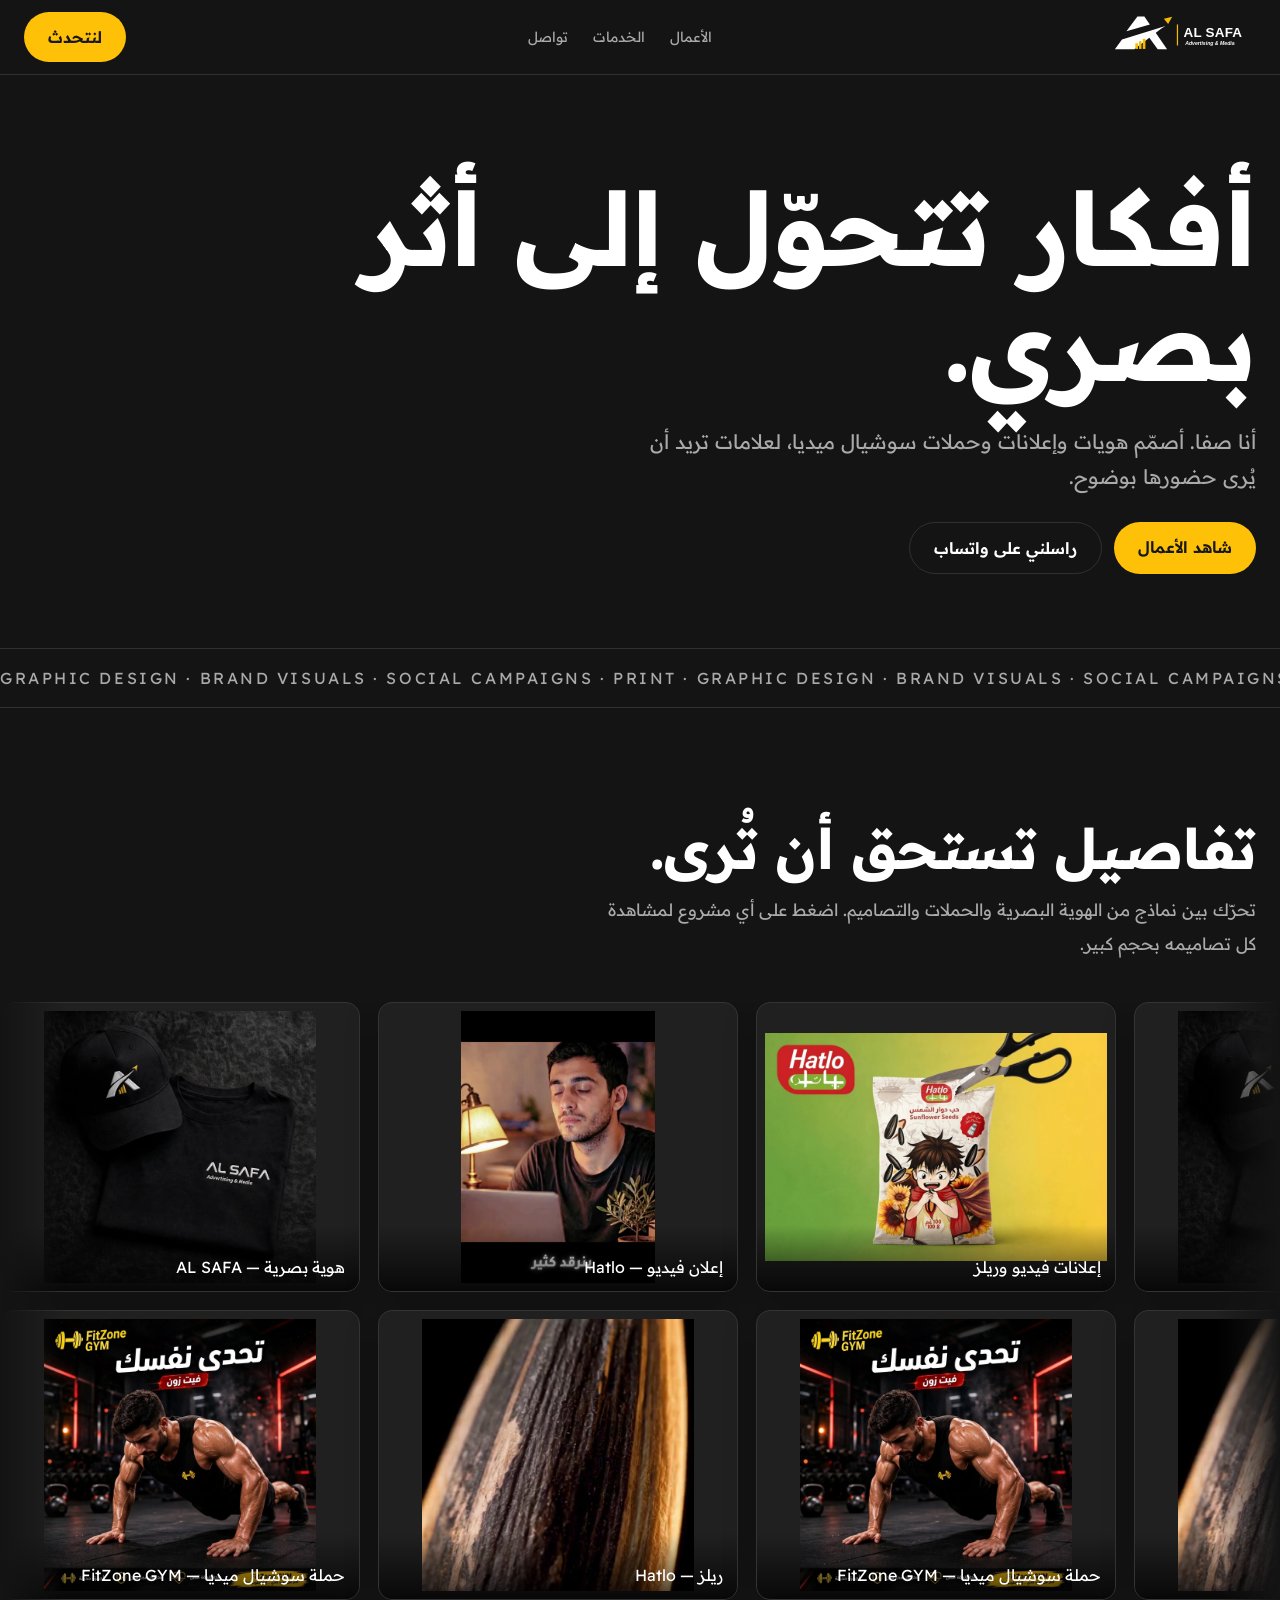
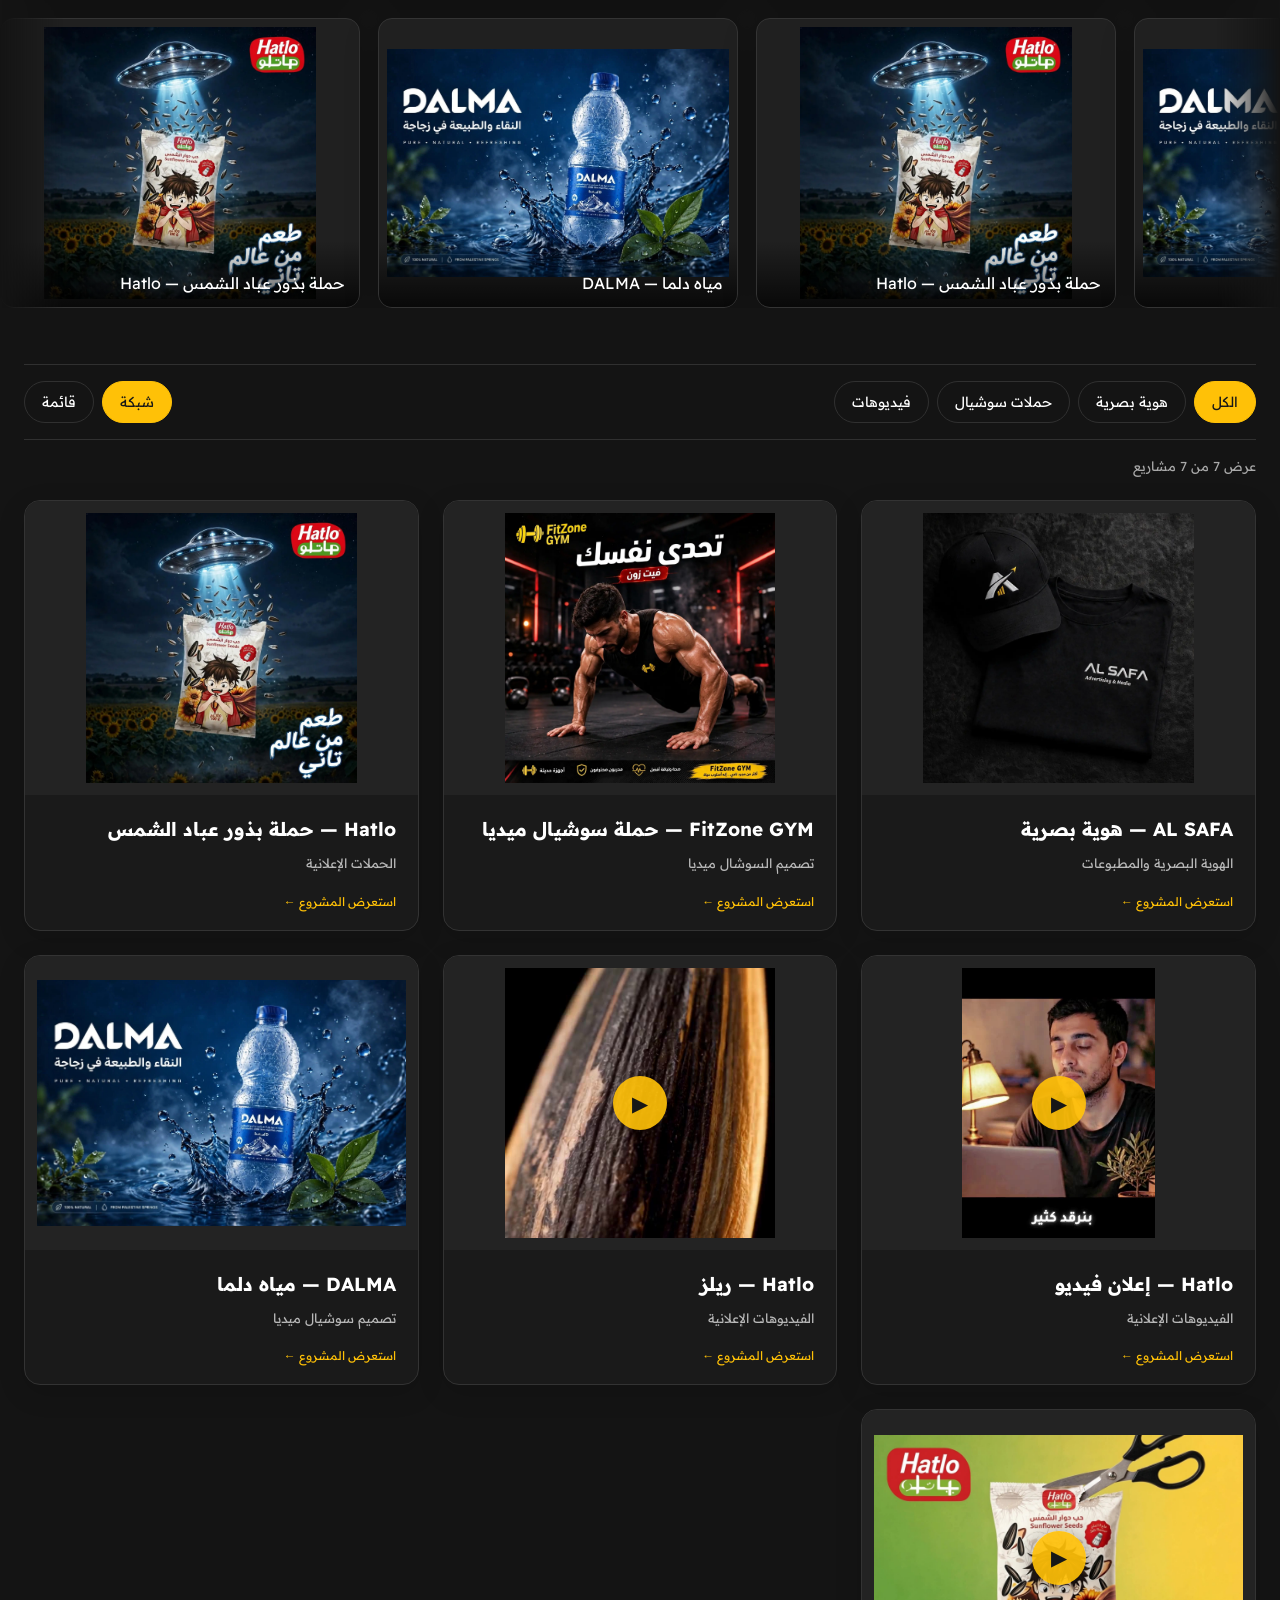
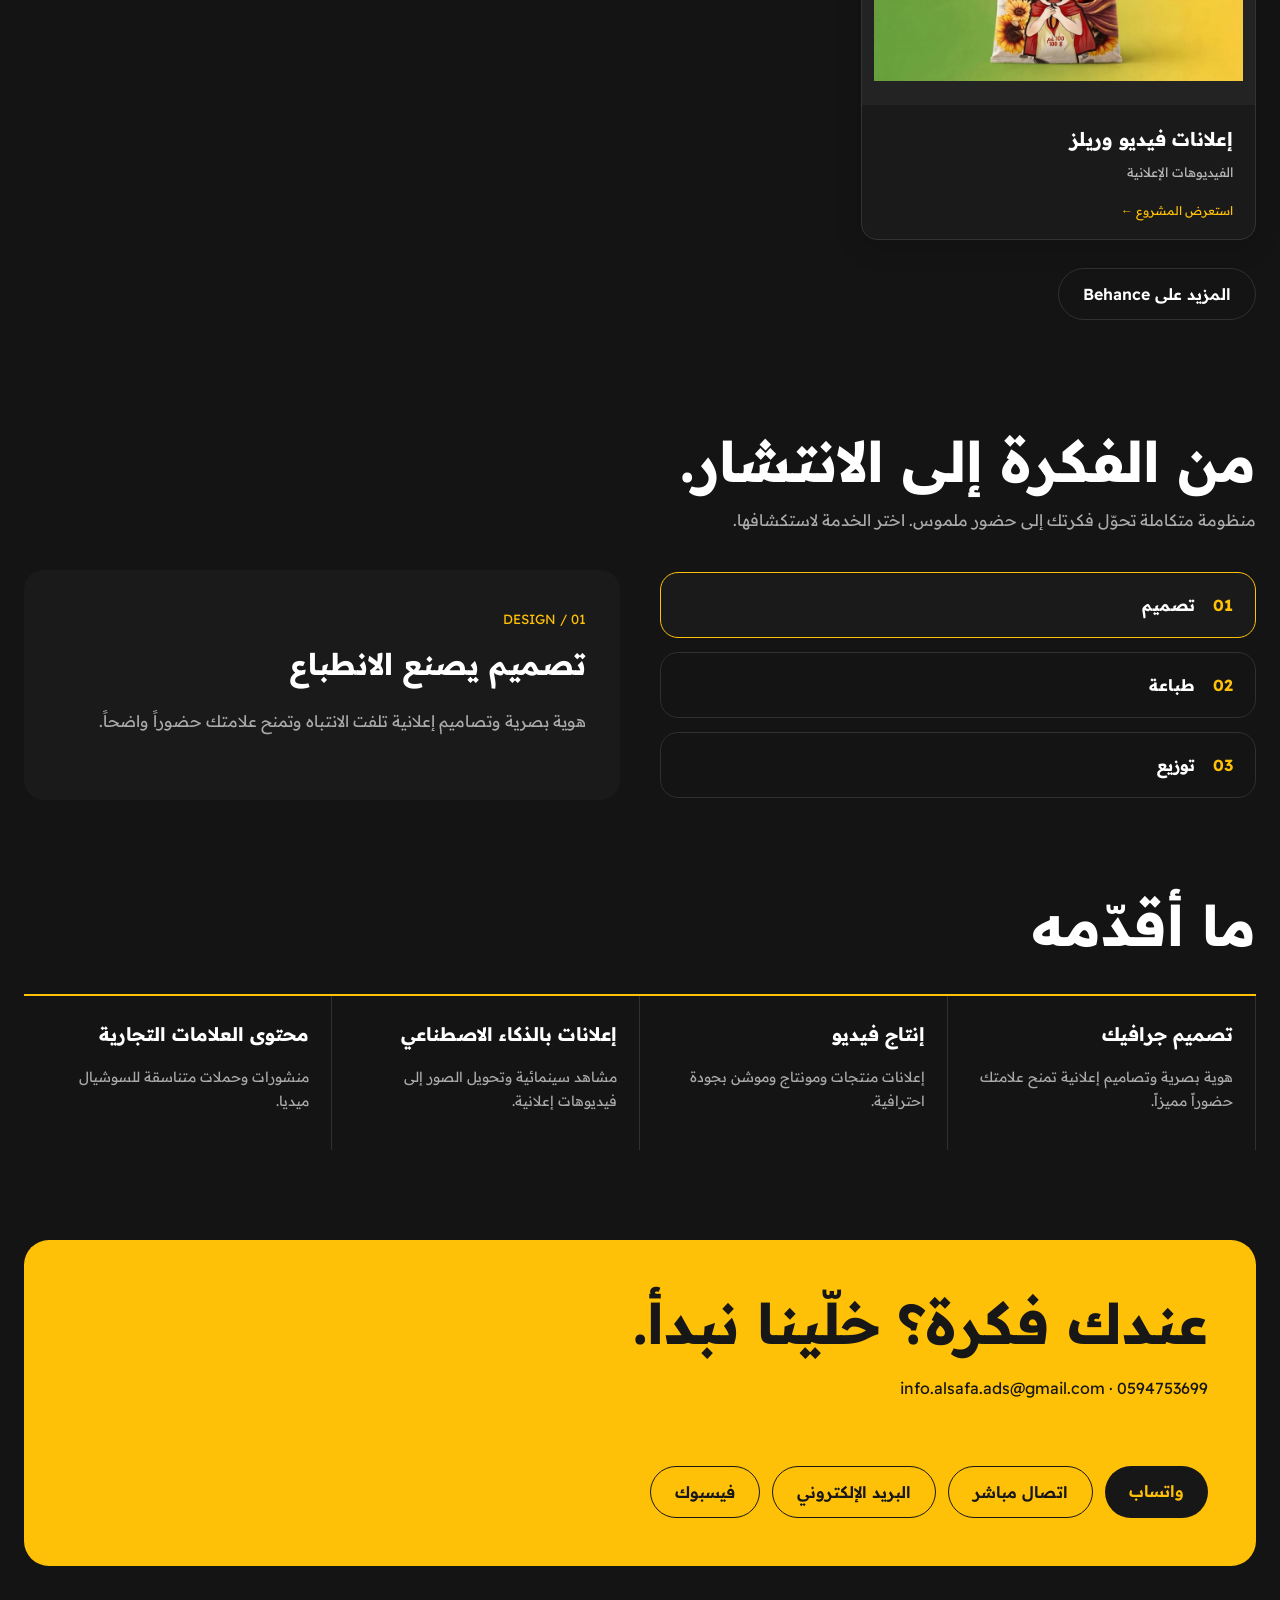
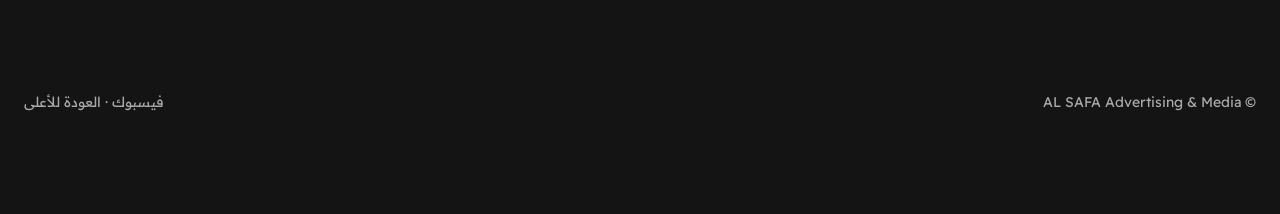
==== commit f59c7f19: "Restore AL SAFA homepage before portfolio refresh" ====
--- a/index.html
+++ b/index.html
@@ -1,8 +1,8 @@
 <!doctype html>
 <html lang="ar" dir="rtl"><head>
 <meta charset="utf-8"><meta name="viewport" content="width=device-width, initial-scale=1, viewport-fit=cover">
-<meta name="theme-color" content="#ffffff"><meta name="description" content="الموقع الرسمي لصفا أبو صفا، مصمم جرافيك ومسوق رقمي من طولكرم. استعرض أعمال الهوية البصرية والحملات وإعلانات الفيديو.">
-<title>صفا أبو صفا | AL SAFA للتصميم والإعلان</title>
+<meta name="theme-color" content="#141414"><meta name="description" content="AL SAFA — تصميم جرافيك، هويات بصرية، إعلانات وفيديوهات إبداعية.">
+<title>AL SAFA — صفا | تصميم · إعلانات · هوية بصرية</title>
 <link rel="preconnect" href="https://fonts.googleapis.com"><link rel="preconnect" href="https://fonts.gstatic.com" crossorigin>
 <link href="https://fonts.googleapis.com/css2?family=Readex+Pro:wght@300;400;600;700&display=swap" rel="stylesheet">
 <style>
@@ -58,61 +58,15 @@
 @media(max-width:1000px){.projects{grid-template-columns:repeat(2,minmax(0,1fr))}}
 @media(max-width:620px){.projects{grid-template-columns:1fr;gap:18px}.project .picture{aspect-ratio:4/3}.project .details{min-height:0;padding:17px 19px}.projects.list .project{grid-template-columns:120px minmax(0,1fr)}.projects.list .project .picture{min-height:140px}.projects.list .project .details{padding:12px}.projects.list .project strong{font-size:15px}.projects.list .project .details small{font-size:11px}.projects.list .openhint{margin-top:8px}.flow{margin-block:30px 42px}.flowitem{width:240px;height:200px}.bar .btn{margin-inline-start:auto}.dialoghead{padding:12px 16px}}
 @media(prefers-reduced-motion:reduce){.project,.project .picture img,.flowitem{transition:none}}
-
-:root{--bg:#fff;--ink:#20201d;--mute:#595650;--card:#faf9f6;--line:#e1ddd5;--y:#f1c550;--yink:#211b10;color-scheme:light}
-body{background:var(--bg)}
-.bar .logo,#intro img{background:#191815;border-radius:10px;padding:5px 8px}
-.bar .logo img{display:block}
-nav a:hover,.openhint,.dialoghead small,.panel small,.node b{color:#765208}
-.hero{padding-block:clamp(48px,9vw,108px) clamp(46px,7vw,84px)}
-.hero h1{font-size:clamp(48px,9vw,96px);margin-bottom:12px}
-.hero .hero-brand{font-size:13px;letter-spacing:.16em;color:#765208;font-weight:700;margin:0 0 14px}
-.hero .hero-role{font-weight:600;color:var(--ink);margin:0}
-#work{padding-top:clamp(40px,7vw,76px);border-top:1px solid var(--line)}
-#work h3{margin:0 0 12px;font-size:20px}
-.flow{direction:rtl;mask-image:none;margin:0 0 36px;grid-template-columns:repeat(3,minmax(0,1fr));overflow:visible}
-.flowitem{width:100%;height:auto;aspect-ratio:4/3;background:#252420;border-color:#35342f;box-shadow:none}
-.flowitem span{font-weight:600;background:linear-gradient(transparent,#151411 78%)}
-.project{border-color:var(--line);box-shadow:none}
-.project:hover{box-shadow:0 10px 26px #2e251014}
-.project .picture{background:#efede8}
-.project .details small{color:var(--mute)}
-.galleryitem{background:var(--card)}
-#about{padding-top:0}
-.about{display:grid;grid-template-columns:minmax(0,1fr) minmax(0,1.6fr);gap:24px 48px;background:var(--card);border:1px solid var(--line);border-radius:22px;padding:clamp(22px,5vw,52px)}
-.about p{color:var(--mute);margin:0 0 12px}
-.about p:last-child{margin-bottom:0}
-.about .about-role{font-weight:600}
-#intro{pointer-events:none;background:transparent;place-items:end center;padding-bottom:84px}
-#intro #skip{pointer-events:auto;background:var(--bg)}
-#intro.off #skip{pointer-events:none}
-#intro img{width:min(170px,45vw)}
-@media(max-width:820px){
- .bar{flex-wrap:wrap}
- nav{display:flex;order:3;width:100%;justify-content:space-between;gap:8px;margin:0;padding-top:8px;border-top:1px solid var(--line)}
- nav a{padding:4px 2px}
- html{scroll-padding-top:125px}
-}
-@media(max-width:620px){
- .wrap{padding-inline:16px}
- .about{grid-template-columns:1fr}
- .flow{grid-template-columns:none;grid-auto-flow:column;grid-auto-columns:80%;overflow-x:auto;scroll-snap-type:x mandatory;padding:3px 3px 10px}
- .flowitem{scroll-snap-align:start}
- .float{bottom:max(12px,env(safe-area-inset-bottom))}
-}
 </style></head><body>
 <div id="intro"><button id="skip" type="button">تخطّي المقدمة</button><img src="./assets/al-safa-logo-clean.svg" alt="AL SAFA"></div>
-<header><div class="bar"><a class="logo" href="#top"><img src="./assets/al-safa-logo-clean.svg" alt="AL SAFA"></a><nav aria-label="التنقل الرئيسي"><a href="#work">الأعمال</a><a href="#about">نبذة عني</a><a href="#services">الخدمات</a><a href="#contact">تواصل</a></nav><a class="btn" href="https://wa.me/972594753699">واتساب</a></div></header>
-<main id="top"><div class="wrap hero"><p class="hero-brand" lang="en">AL SAFA</p><h1>صفا أبو صفا</h1><p class="hero-role">مصمم جرافيك ومسوق رقمي</p><p>أصمّم هويات بصرية وحملات إعلانية، وأنتج فيديوهات للمنتجات والعلامات التجارية.</p><div class="cta"><a class="btn" href="#work">شاهد الأعمال</a><a class="btn ghost" href="https://wa.me/972594753699">راسلني على واتساب</a></div></div>
-<section id="work"><div class="wrap"><h2>معرض الأعمال</h2><p class="lead">نماذج من الهويات البصرية والحملات الإعلانية والفيديوهات. افتح أي مشروع لمشاهدة تفاصيله.</p><h3>مشاريع مختارة</h3><div class="flow" id="flow"></div><h3>جميع المشاريع</h3><div class="tools"><div class="chips" id="chips"></div><div class="views"><button class="view" data-view="grid" aria-pressed="true">شبكة</button><button class="view" data-view="list" aria-pressed="false">قائمة</button></div></div><p id="workcount" class="workcount" aria-live="polite"></p><div class="projects" id="projects"></div><p style="margin-top:28px"><a class="btn ghost" href="https://www.behance.net/a2b6d985" target="_blank" rel="noopener">المزيد على Behance</a></p></div></section>
-<section id="about"><div class="wrap"><div class="about">
-<div><h2>نبذة عني</h2><p class="about-role">صفا أبو صفا · طولكرم، فلسطين</p></div>
-<div><p>أنا صفا أبو صفا، مصمم جرافيك ومسوق رقمي. عملت بشكل مستقل، وفي التصميم والتسويق لدى المؤسسة الوطنية للخدمات الجامعية.</p>
-<p>أساعد المشاريع والعلامات التجارية في بناء هويتها البصرية، وتجهيز محتوى السوشيال ميديا، وإنتاج فيديوهات إعلانية للمنتجات. أستخدم أدوات الذكاء الاصطناعي ضمن عملي في إنتاج الفيديو.</p></div>
-</div></div></section>
+<header><div class="bar"><a class="logo" href="#top"><img src="./assets/al-safa-logo-clean.svg" alt="AL SAFA"></a><nav><a href="#work">الأعمال</a><a href="#services">الخدمات</a><a href="#contact">تواصل</a></nav><a class="btn" href="https://wa.me/972594753699">لنتحدث</a></div></header>
+<main id="top"><div class="wrap hero"><h1>أفكار تتحوّل إلى أثر بصري.</h1><p>أنا صفا. أصمّم هويات وإعلانات وحملات سوشيال ميديا، لعلامات تريد أن يُرى حضورها بوضوح.</p><div class="cta"><a class="btn" href="#work">شاهد الأعمال</a><a class="btn ghost" href="https://wa.me/972594753699">راسلني على واتساب</a></div></div>
+<div class="tick" aria-hidden="true"><span id="ticker"></span></div>
+<section id="work"><div class="wrap"><h2>تفاصيل تستحق أن تُرى.</h2><p class="lead">تحرّك بين نماذج من الهوية البصرية والحملات والتصاميم. اضغط على أي مشروع لمشاهدة كل تصاميمه بحجم كبير.</p></div><div class="flow" id="flow"></div><div class="wrap"><div class="tools"><div class="chips" id="chips"></div><div class="views"><button class="view" data-view="grid" aria-pressed="true">شبكة</button><button class="view" data-view="list" aria-pressed="false">قائمة</button></div></div><p id="workcount" class="workcount" aria-live="polite"></p><div class="projects" id="projects"></div><p style="margin-top:28px"><a class="btn ghost" href="https://www.behance.net/a2b6d985" target="_blank" rel="noopener">المزيد على Behance</a></p></div></section>
 <section id="circle" style="padding-top:0"><div class="wrap"><h2>من الفكرة إلى الانتشار.</h2><p class="lead">منظومة متكاملة تحوّل فكرتك إلى حضور ملموس. اختر الخدمة لاستكشافها.</p><div class="circle"><div class="nodes" id="nodes"></div><div class="panel" aria-live="polite"><small id="panelnum"></small><h3 id="paneltitle"></h3><p id="paneldesc"></p></div></div></div></section>
 <section id="services" style="padding-top:0"><div class="wrap"><h2>ما أقدّمه</h2><div class="svc"><div><h3>تصميم جرافيك</h3><p>هوية بصرية وتصاميم إعلانية تمنح علامتك حضوراً مميزاً.</p></div><div><h3>إنتاج فيديو</h3><p>إعلانات منتجات ومونتاج وموشن بجودة احترافية.</p></div><div><h3>إعلانات بالذكاء الاصطناعي</h3><p>مشاهد سينمائية وتحويل الصور إلى فيديوهات إعلانية.</p></div><div><h3>محتوى العلامات التجارية</h3><p>منشورات وحملات متناسقة للسوشيال ميديا.</p></div></div></div></section>
-<section id="contact" style="padding-top:0"><div class="wrap"><div class="contact"><div><h2>لنتحدث عن مشروعك</h2><p>0594753699 · info.alsafa.ads@gmail.com</p></div><div class="cta"><a class="btn" href="https://wa.me/972594753699">واتساب</a><a class="btn ghost" href="tel:+972594753699">اتصال مباشر</a><a class="btn ghost" href="mailto:info.alsafa.ads@gmail.com">البريد الإلكتروني</a><a class="btn ghost" href="https://www.facebook.com/profile.php?id=61596477453982">فيسبوك</a></div></div></div></section></main>
+<section id="contact" style="padding-top:0"><div class="wrap"><div class="contact"><div><h2>عندك فكرة؟ خلّينا نبدأ.</h2><p>0594753699 · info.alsafa.ads@gmail.com</p></div><div class="cta"><a class="btn" href="https://wa.me/972594753699">واتساب</a><a class="btn ghost" href="tel:+972594753699">اتصال مباشر</a><a class="btn ghost" href="mailto:info.alsafa.ads@gmail.com">البريد الإلكتروني</a><a class="btn ghost" href="https://www.facebook.com/profile.php?id=61596477453982">فيسبوك</a></div></div></div></section></main>
 <div class="wrap"><footer><span>© AL SAFA Advertising & Media</span><span><a href="https://www.facebook.com/profile.php?id=61596477453982">فيسبوك</a> · <a href="#top">العودة للأعلى</a></span></footer></div>
 <div class="float"><a href="https://wa.me/972594753699">واتساب</a><a href="tel:+972594753699">اتصال</a></div>
 <dialog id="dialog"><div class="dialoghead"><div><small id="dialogcategory"></small><h3 id="dialogtitle"></h3></div><button id="close" aria-label="إغلاق">✕</button></div><div class="gallery" id="gallery"></div></dialog>
@@ -149,38 +103,11 @@
 }
 for(const [key,name] of categories){let b=document.createElement('button');b.className='chip';b.textContent=name;b.setAttribute('aria-pressed',key==='all');b.onclick=()=>{filter=key;document.querySelectorAll('.chip').forEach(x=>x.setAttribute('aria-pressed',x===b));render()};$('#chips').append(b)}
 document.querySelectorAll('.view').forEach(b=>b.onclick=()=>{document.querySelectorAll('.view').forEach(x=>x.setAttribute('aria-pressed',x===b));projects.classList.toggle('list',b.dataset.view==='list')});
-fetch('./portfolio-data.json')
- .then(response=>{
-  if(!response.ok) throw Error('Portfolio data');
-  return response.json();
- })
- .then(data=>{
-  all=data.projects||[];
-  render();
-  const featured=['brand','social','video'].map(key=>all.find(project=>project.coverImage&&category(project)===key)).filter(Boolean);
-  for(const project of featured){
-   const button=document.createElement('button');
-   button.className='flowitem';
-   button.type='button';
-   const image=document.createElement('img');
-   image.src=project.coverImage;
-   image.alt='';
-   image.loading='lazy';
-   image.decoding='async';
-   const title=document.createElement('span');
-   title.textContent=project.title;
-   button.append(image,title);
-   button.onclick=()=>openProject(project);
-   $('#flow').append(button);
-  }
- })
- .catch(error=>{
-  projects.textContent='تعذر تحميل المشاريع. يرجى تحديث الصفحة.';
-  console.error(error);
- });
+fetch('./portfolio-data.json').then(r=>{if(!r.ok)throw Error('Portfolio data');return r.json()}).then(data=>{all=data.projects||[];render();for(let i=0;i<3;i++){let row=document.createElement('div');row.className='flowrow';const picks=all.filter(p=>p.coverImage).filter((_,j)=>j%3===i);for(let repeat=0;repeat<2;repeat++){for(const p of picks){const b=document.createElement('button');b.className='flowitem';b.type='button';let img=document.createElement('img');img.src=p.coverImage;img.alt='';img.loading='lazy';let title=document.createElement('span');title.textContent=p.title;b.append(img,title);b.onclick=()=>openProject(p);row.append(b)}}$('#flow').append(row)}}).catch(e=>{projects.textContent='تعذر تحميل المشاريع. يرجى تحديث الصفحة.';console.error(e)});
 $('#close').onclick=()=>$('#dialog').close();$('#dialog').addEventListener('click',e=>{if(e.target===$('#dialog'))$('#dialog').close()});
 const services=[['01','تصميم','DESIGN','تصميم يصنع الانطباع','هوية بصرية وتصاميم إعلانية تلفت الانتباه وتمنح علامتك حضوراً واضحاً.'],['02','طباعة','PRINT','مطبوعات جاهزة للاستخدام','بطاقات أعمال وقرطاسية ولافتات وتصاميم بملفات جاهزة للطباعة.'],['03','توزيع','DISTRIBUTION','انتشار يصل لجمهورك','تجهيز المحتوى بمقاسات المنصات المختلفة وجدولة النشر.']];
 function choose(i){document.querySelectorAll('.node').forEach((x,j)=>x.setAttribute('aria-pressed',i===j));$('#panelnum').textContent=services[i][0]+' / '+services[i][2];$('#paneltitle').textContent=services[i][3];$('#paneldesc').textContent=services[i][4]}
 services.forEach((s,i)=>{let b=document.createElement('button');b.className='node';b.innerHTML='<b>'+s[0]+'</b><strong>'+s[1]+'</strong>';b.onclick=()=>choose(i);$('#nodes').append(b)});choose(0);
-const hide=()=>$('#intro').classList.add('off');$('#skip').onclick=hide;setTimeout(hide,matchMedia('(prefers-reduced-motion:reduce)').matches?0:1250);
+$('#ticker').textContent=('GRAPHIC DESIGN  ·  BRAND VISUALS  ·  SOCIAL CAMPAIGNS  ·  PRINT  ·  ').repeat(10);
+const hide=()=>$('#intro').classList.add('off');$('#skip').onclick=hide;setTimeout(hide,matchMedia('(prefers-reduced-motion:reduce)').matches?0:3000);
 </script></body></html>
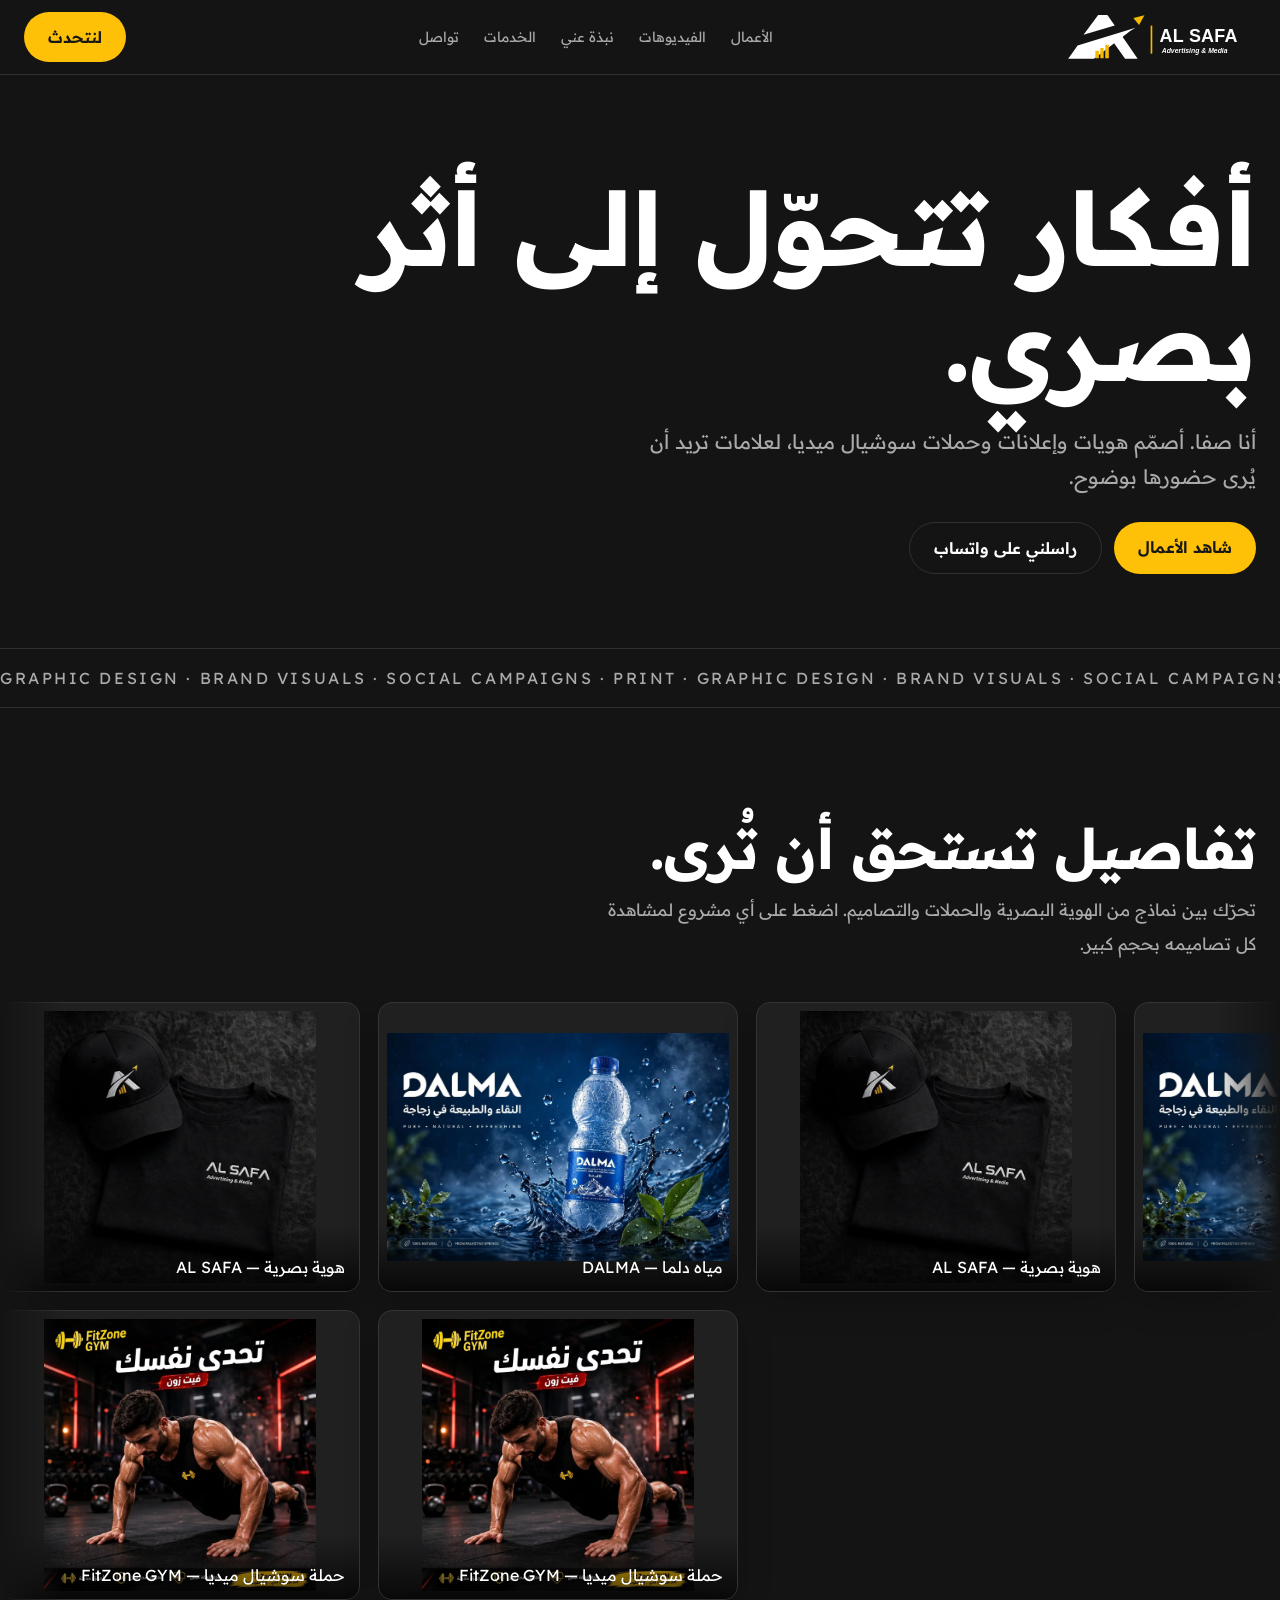
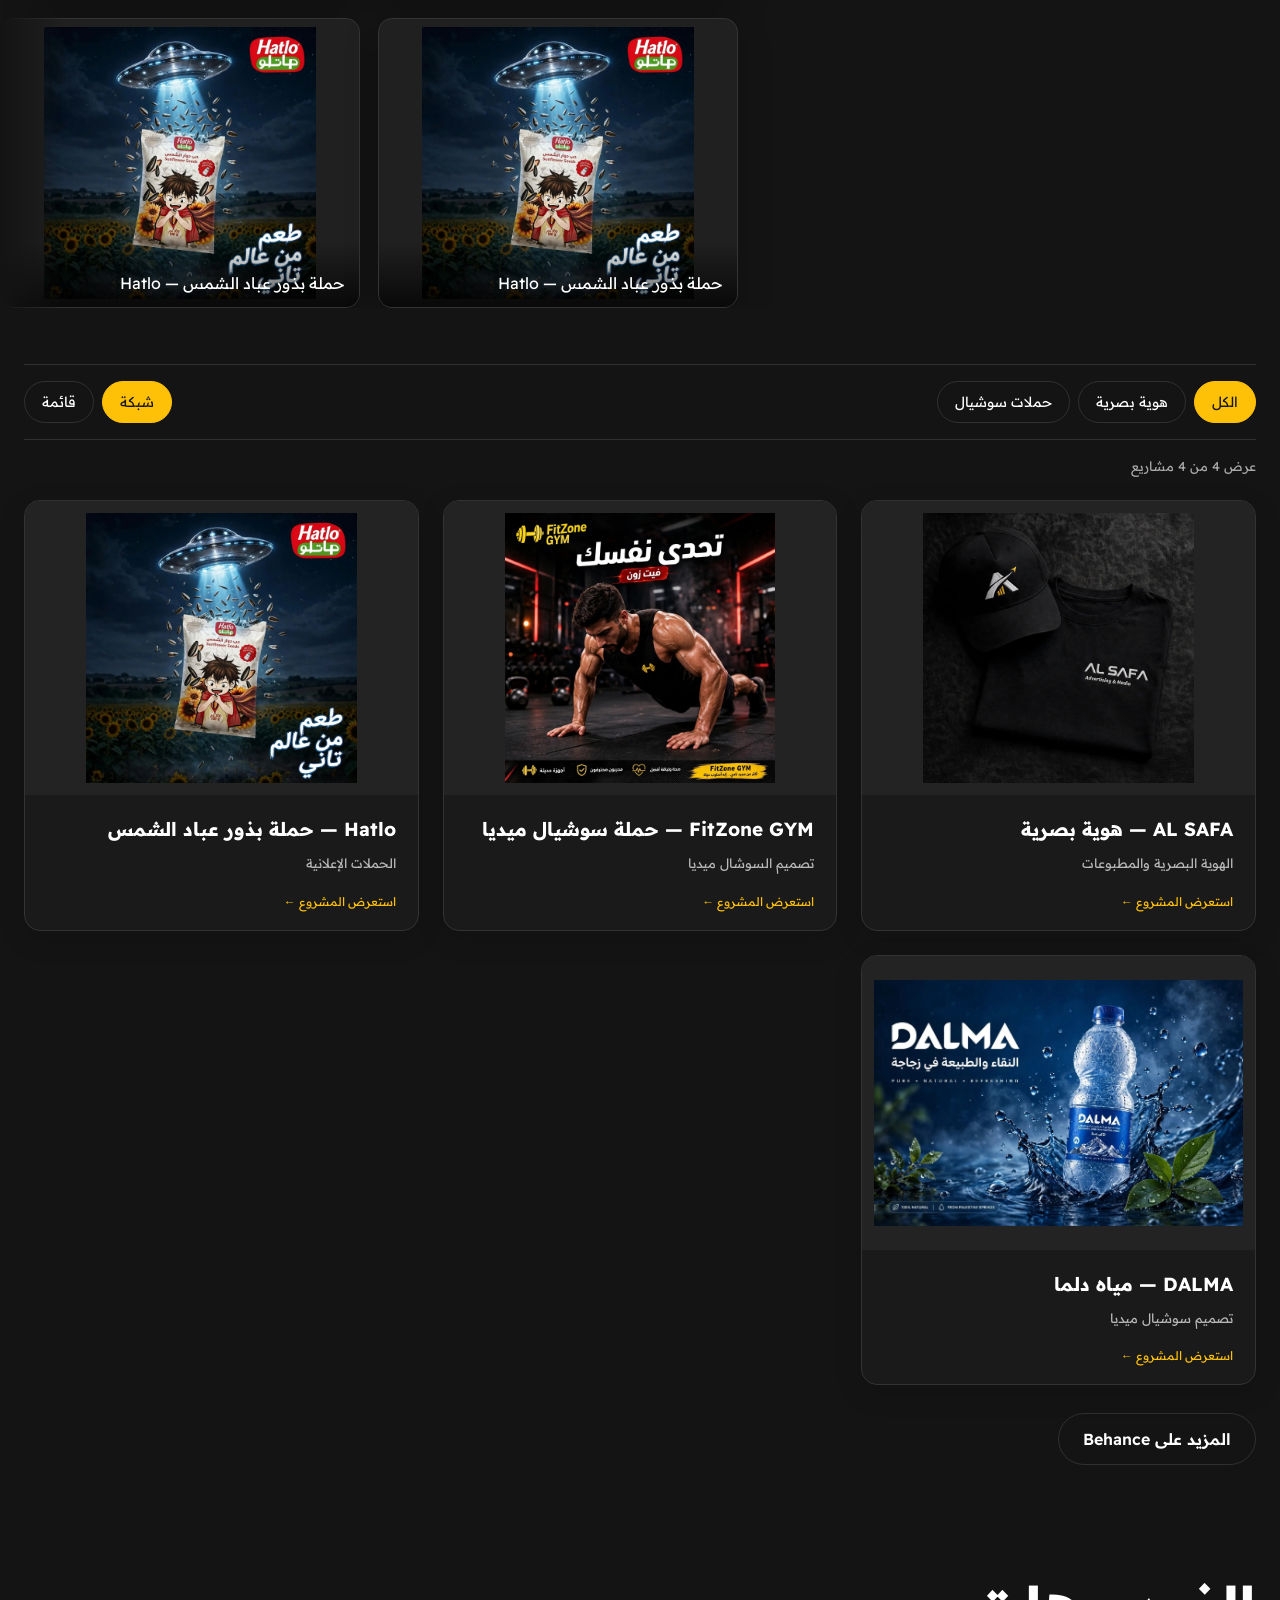
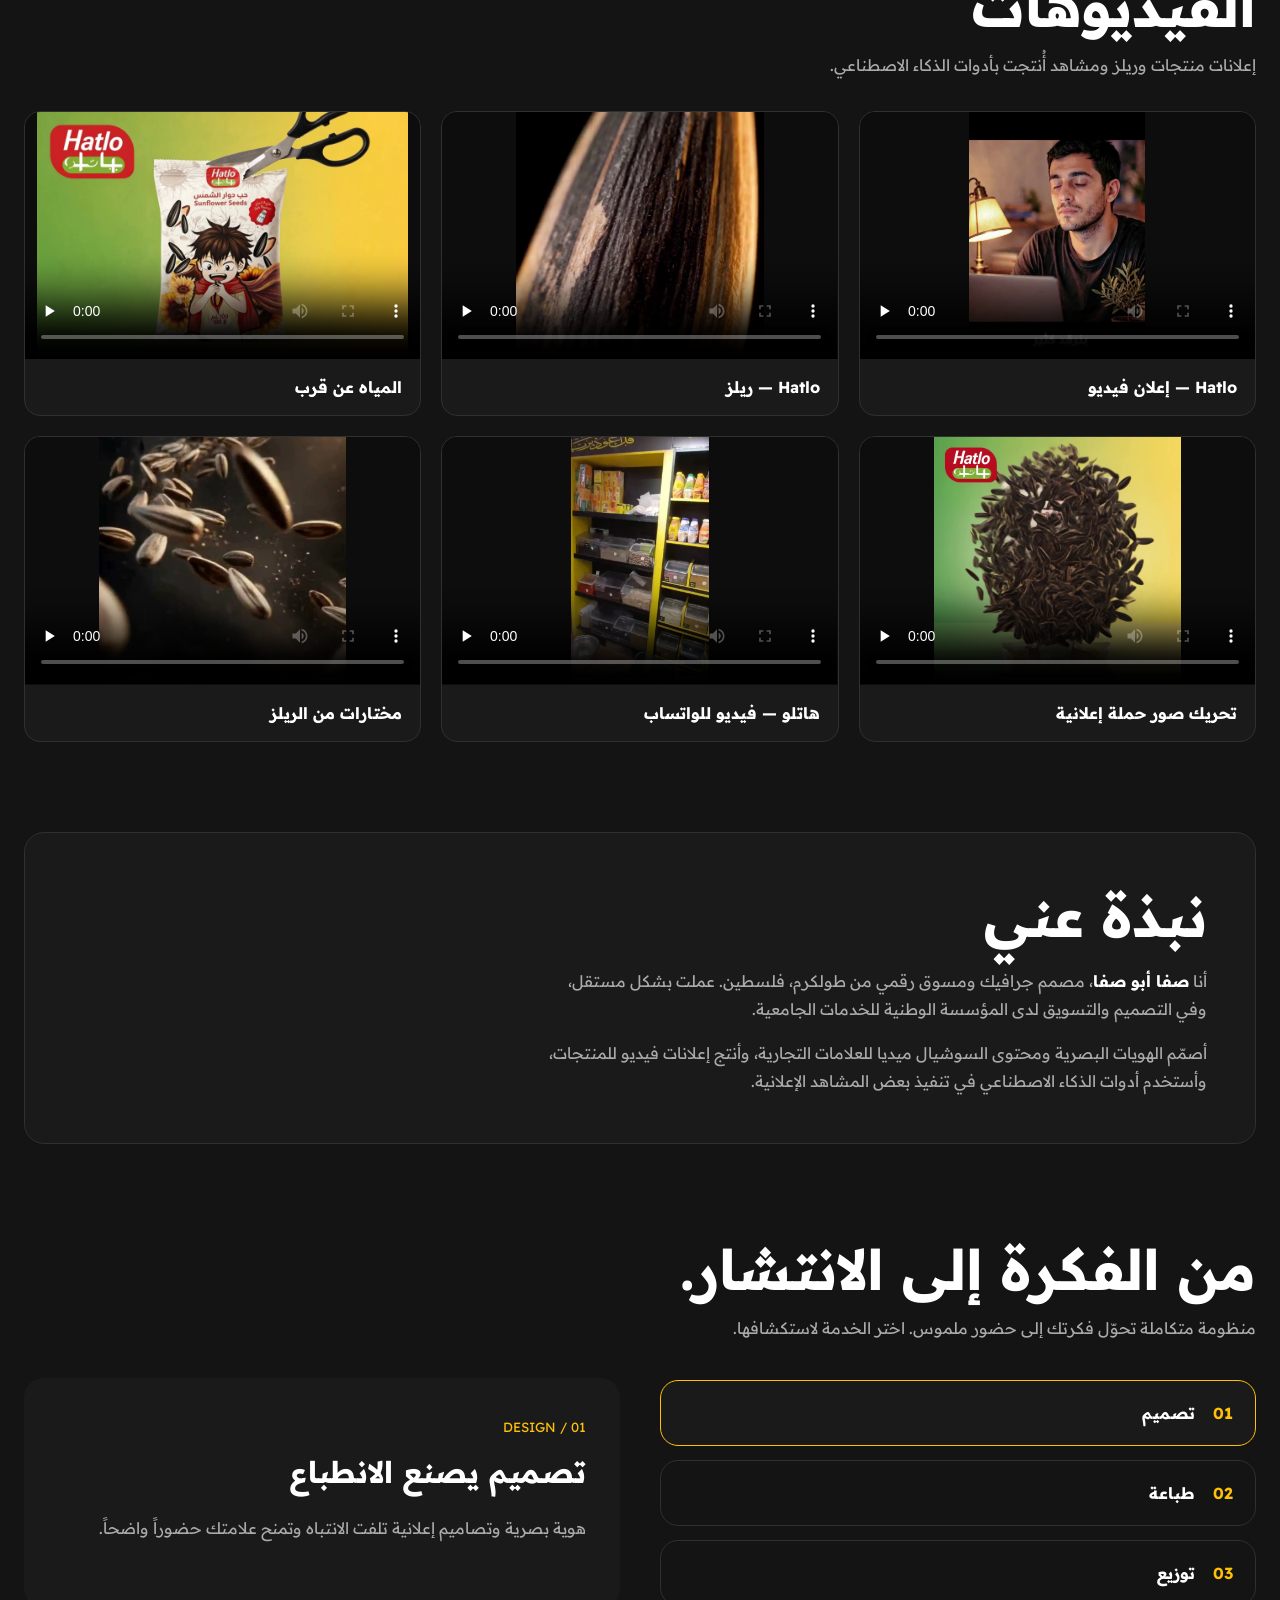
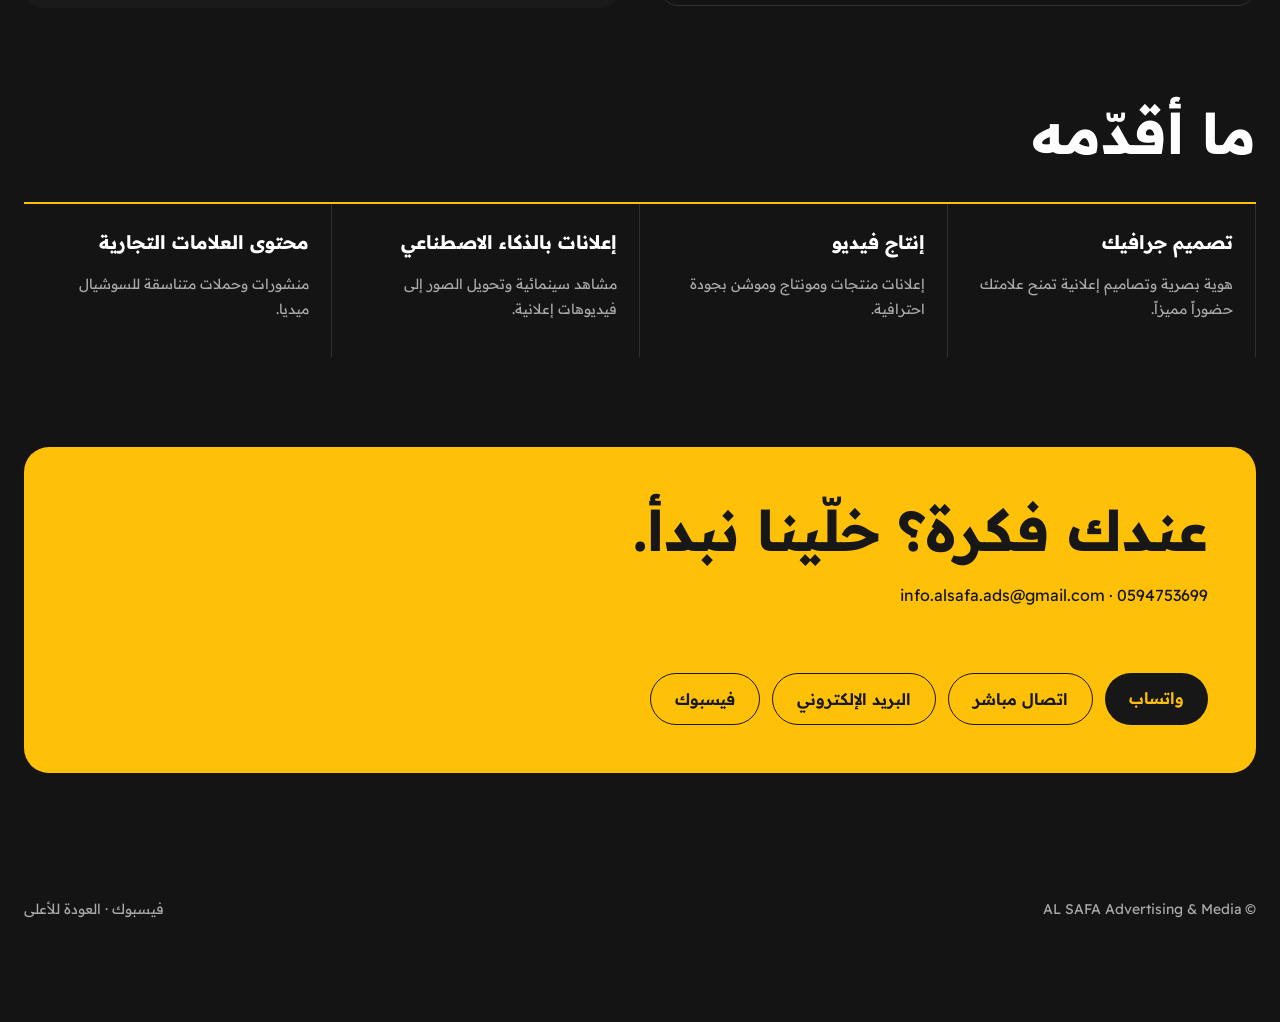
==== commit 71ac3af6: "Add video portfolio, bio navigation, and responsive logo sizing" ====
--- a/index.html
+++ b/index.html
@@ -58,12 +58,47 @@
 @media(max-width:1000px){.projects{grid-template-columns:repeat(2,minmax(0,1fr))}}
 @media(max-width:620px){.projects{grid-template-columns:1fr;gap:18px}.project .picture{aspect-ratio:4/3}.project .details{min-height:0;padding:17px 19px}.projects.list .project{grid-template-columns:120px minmax(0,1fr)}.projects.list .project .picture{min-height:140px}.projects.list .project .details{padding:12px}.projects.list .project strong{font-size:15px}.projects.list .project .details small{font-size:11px}.projects.list .openhint{margin-top:8px}.flow{margin-block:30px 42px}.flowitem{width:240px;height:200px}.bar .btn{margin-inline-start:auto}.dialoghead{padding:12px 16px}}
 @media(prefers-reduced-motion:reduce){.project,.project .picture img,.flowitem{transition:none}}
+
+.logo{display:flex;align-items:center;flex:none}
+.logo img{display:block;width:clamp(142px,15vw,190px);height:auto;max-height:none}
+#intro img{height:auto}
+.new-section{padding-top:0}
+.video-grid{display:grid;grid-template-columns:repeat(3,minmax(0,1fr));gap:20px}
+.video-card{min-width:0;background:var(--card);border:1px solid var(--line);border-radius:16px;overflow:hidden}
+.video-card video{display:block;width:100%;aspect-ratio:16/10;object-fit:contain;background:#0d0d0d}
+.video-card h3{margin:0;padding:14px 18px;font-size:16px}
+#video-status{color:var(--mute)}
+.about-card{padding:clamp(24px,5vw,48px);background:var(--card);border:1px solid var(--line);border-radius:20px}
+.about-card p{max-width:66ch;color:var(--mute)}
+.about-card p:last-child{margin-bottom:0}
+.about-card strong{color:var(--ink)}
+@media(max-width:920px){
+ .bar{flex-wrap:wrap}
+ .bar nav{display:flex;order:3;width:100%;margin:0;gap:clamp(5px,2vw,18px);justify-content:space-between;border-top:1px solid var(--line);padding-top:7px;font-size:clamp(11px,2.9vw,14px)}
+ .bar nav a{padding-block:5px;white-space:nowrap}
+ html{scroll-padding-top:130px}
+ .video-grid{grid-template-columns:repeat(2,minmax(0,1fr))}
+}
+@media(max-width:560px){
+ .video-grid{grid-template-columns:1fr}
+}
 </style></head><body>
-<div id="intro"><button id="skip" type="button">تخطّي المقدمة</button><img src="./assets/al-safa-logo-clean.svg" alt="AL SAFA"></div>
-<header><div class="bar"><a class="logo" href="#top"><img src="./assets/al-safa-logo-clean.svg" alt="AL SAFA"></a><nav><a href="#work">الأعمال</a><a href="#services">الخدمات</a><a href="#contact">تواصل</a></nav><a class="btn" href="https://wa.me/972594753699">لنتحدث</a></div></header>
+<div id="intro"><button id="skip" type="button">تخطّي المقدمة</button><img src="./assets/al-safa-logo-clean.svg" alt="AL SAFA Advertising &amp; Media" width="800" height="199"></div>
+<header><div class="bar"><a class="logo" href="#top"><img src="./assets/al-safa-logo-clean.svg" alt="AL SAFA Advertising &amp; Media" width="800" height="199"></a><nav aria-label="القائمة الرئيسية"><a href="#work">الأعمال</a><a href="#videos">الفيديوهات</a><a href="#about">نبذة عني</a><a href="#services">الخدمات</a><a href="#contact">تواصل</a></nav><a class="btn" href="https://wa.me/972594753699">لنتحدث</a></div></header>
 <main id="top"><div class="wrap hero"><h1>أفكار تتحوّل إلى أثر بصري.</h1><p>أنا صفا. أصمّم هويات وإعلانات وحملات سوشيال ميديا، لعلامات تريد أن يُرى حضورها بوضوح.</p><div class="cta"><a class="btn" href="#work">شاهد الأعمال</a><a class="btn ghost" href="https://wa.me/972594753699">راسلني على واتساب</a></div></div>
 <div class="tick" aria-hidden="true"><span id="ticker"></span></div>
 <section id="work"><div class="wrap"><h2>تفاصيل تستحق أن تُرى.</h2><p class="lead">تحرّك بين نماذج من الهوية البصرية والحملات والتصاميم. اضغط على أي مشروع لمشاهدة كل تصاميمه بحجم كبير.</p></div><div class="flow" id="flow"></div><div class="wrap"><div class="tools"><div class="chips" id="chips"></div><div class="views"><button class="view" data-view="grid" aria-pressed="true">شبكة</button><button class="view" data-view="list" aria-pressed="false">قائمة</button></div></div><p id="workcount" class="workcount" aria-live="polite"></p><div class="projects" id="projects"></div><p style="margin-top:28px"><a class="btn ghost" href="https://www.behance.net/a2b6d985" target="_blank" rel="noopener">المزيد على Behance</a></p></div></section>
+<section id="videos" class="new-section" aria-labelledby="videos-title"><div class="wrap">
+<h2 id="videos-title">الفيديوهات</h2>
+<p class="lead">إعلانات منتجات وريلز ومشاهد أُنتجت بأدوات الذكاء الاصطناعي.</p>
+<p id="video-status" aria-live="polite">جارٍ تحميل الفيديوهات…</p>
+<div class="video-grid" id="video-grid"></div>
+</div></section>
+<section id="about" class="new-section" aria-labelledby="about-title"><div class="wrap"><div class="about-card">
+<h2 id="about-title">نبذة عني</h2>
+<p>أنا <strong>صفا أبو صفا</strong>، مصمم جرافيك ومسوق رقمي من طولكرم، فلسطين. عملت بشكل مستقل، وفي التصميم والتسويق لدى المؤسسة الوطنية للخدمات الجامعية.</p>
+<p>أصمّم الهويات البصرية ومحتوى السوشيال ميديا للعلامات التجارية، وأنتج إعلانات فيديو للمنتجات، وأستخدم أدوات الذكاء الاصطناعي في تنفيذ بعض المشاهد الإعلانية.</p>
+</div></div></section>
 <section id="circle" style="padding-top:0"><div class="wrap"><h2>من الفكرة إلى الانتشار.</h2><p class="lead">منظومة متكاملة تحوّل فكرتك إلى حضور ملموس. اختر الخدمة لاستكشافها.</p><div class="circle"><div class="nodes" id="nodes"></div><div class="panel" aria-live="polite"><small id="panelnum"></small><h3 id="paneltitle"></h3><p id="paneldesc"></p></div></div></div></section>
 <section id="services" style="padding-top:0"><div class="wrap"><h2>ما أقدّمه</h2><div class="svc"><div><h3>تصميم جرافيك</h3><p>هوية بصرية وتصاميم إعلانية تمنح علامتك حضوراً مميزاً.</p></div><div><h3>إنتاج فيديو</h3><p>إعلانات منتجات ومونتاج وموشن بجودة احترافية.</p></div><div><h3>إعلانات بالذكاء الاصطناعي</h3><p>مشاهد سينمائية وتحويل الصور إلى فيديوهات إعلانية.</p></div><div><h3>محتوى العلامات التجارية</h3><p>منشورات وحملات متناسقة للسوشيال ميديا.</p></div></div></div></section>
 <section id="contact" style="padding-top:0"><div class="wrap"><div class="contact"><div><h2>عندك فكرة؟ خلّينا نبدأ.</h2><p>0594753699 · info.alsafa.ads@gmail.com</p></div><div class="cta"><a class="btn" href="https://wa.me/972594753699">واتساب</a><a class="btn ghost" href="tel:+972594753699">اتصال مباشر</a><a class="btn ghost" href="mailto:info.alsafa.ads@gmail.com">البريد الإلكتروني</a><a class="btn ghost" href="https://www.facebook.com/profile.php?id=61596477453982">فيسبوك</a></div></div></div></section></main>
@@ -72,7 +107,7 @@
 <dialog id="dialog"><div class="dialoghead"><div><small id="dialogcategory"></small><h3 id="dialogtitle"></h3></div><button id="close" aria-label="إغلاق">✕</button></div><div class="gallery" id="gallery"></div></dialog>
 <script>
 const $=s=>document.querySelector(s);const projects=$('#projects');let all=[],filter='all';
-const categories=[['all','الكل'],['brand','هوية بصرية'],['social','حملات سوشيال'],['video','فيديوهات']];
+const categories=[['all','الكل'],['brand','هوية بصرية'],['social','حملات سوشيال']];
 const category=p=>p.category.includes('فيديو')?'video':p.category.includes('هوية')||p.category.includes('مطبوع')?'brand':'social';
 function openProject(p){
  $('#dialogtitle').textContent=p.title;$('#dialogcategory').textContent=p.category;
@@ -94,7 +129,6 @@
   const b=document.createElement('button');b.className='project';b.type='button';b.setAttribute('aria-label','استعراض مشروع '+p.title);
   const picture=document.createElement('div');picture.className='picture';
   const im=document.createElement('img');im.src=p.coverImage;im.loading=i<3?'eager':'lazy';im.decoding='async';im.alt=p.coverAlt||p.title;picture.append(im);
-  if(category(p)==='video'){let play=document.createElement('span');play.className='play';play.textContent='▶';play.setAttribute('aria-hidden','true');picture.append(play)}
   const d=document.createElement('div');d.className='details';const heading=document.createElement('strong');heading.textContent=p.title;
   const description=document.createElement('small');description.textContent=p.category;
   const hint=document.createElement('span');hint.className='openhint';hint.textContent='استعرض المشروع ←';
@@ -103,7 +137,44 @@
 }
 for(const [key,name] of categories){let b=document.createElement('button');b.className='chip';b.textContent=name;b.setAttribute('aria-pressed',key==='all');b.onclick=()=>{filter=key;document.querySelectorAll('.chip').forEach(x=>x.setAttribute('aria-pressed',x===b));render()};$('#chips').append(b)}
 document.querySelectorAll('.view').forEach(b=>b.onclick=()=>{document.querySelectorAll('.view').forEach(x=>x.setAttribute('aria-pressed',x===b));projects.classList.toggle('list',b.dataset.view==='list')});
-fetch('./portfolio-data.json').then(r=>{if(!r.ok)throw Error('Portfolio data');return r.json()}).then(data=>{all=data.projects||[];render();for(let i=0;i<3;i++){let row=document.createElement('div');row.className='flowrow';const picks=all.filter(p=>p.coverImage).filter((_,j)=>j%3===i);for(let repeat=0;repeat<2;repeat++){for(const p of picks){const b=document.createElement('button');b.className='flowitem';b.type='button';let img=document.createElement('img');img.src=p.coverImage;img.alt='';img.loading='lazy';let title=document.createElement('span');title.textContent=p.title;b.append(img,title);b.onclick=()=>openProject(p);row.append(b)}}$('#flow').append(row)}}).catch(e=>{projects.textContent='تعذر تحميل المشاريع. يرجى تحديث الصفحة.';console.error(e)});
+const videoTitles={
+ 'kling-water-closeup.mp4':'المياه عن قرب',
+ 'kling-image-campaign.mp4':'تحريك صور حملة إعلانية',
+ 'hatlo-whatsapp.mp4':'هاتلو — فيديو للواتساب',
+ 'all-reels.mp4':'مختارات من الريلز'
+};
+function renderVideos(portfolio){
+ const grid=$('#video-grid');
+ const status=$('#video-status');
+ for(const project of portfolio){
+  for(const item of project.sections||[]){
+   if(item.type!=='video'||!item.src) continue;
+   const card=document.createElement('article');
+   card.className='video-card';
+   const title=document.createElement('h3');
+   title.id='video-title-'+grid.childElementCount;
+   title.textContent=item.alt||videoTitles[item.src.split('/').pop()]||project.title;
+   const video=document.createElement('video');
+   video.src=item.src;
+   const poster=item.poster||project.coverImage;
+   if(poster) video.poster=poster;
+   video.controls=true;
+   video.playsInline=true;
+   video.preload='none';
+   video.setAttribute('aria-labelledby',title.id);
+   video.addEventListener('play',()=>{
+    for(const other of grid.querySelectorAll('video')){
+     if(other!==video) other.pause();
+    }
+   });
+   card.append(video,title);
+   grid.append(card);
+  }
+ }
+ status.textContent=grid.childElementCount?'':'ما في فيديوهات متاحة حاليًا.';
+ status.hidden=grid.childElementCount>0;
+}
+fetch('./portfolio-data.json').then(r=>{if(!r.ok)throw Error('Portfolio data');return r.json()}).then(data=>{const portfolio=data.projects||[];renderVideos(portfolio);all=portfolio.filter(p=>category(p)!=='video');render();for(let i=0;i<3;i++){let row=document.createElement('div');row.className='flowrow';const picks=all.filter(p=>p.coverImage).filter((_,j)=>j%3===i);for(let repeat=0;repeat<2;repeat++){for(const p of picks){const b=document.createElement('button');b.className='flowitem';b.type='button';let img=document.createElement('img');img.src=p.coverImage;img.alt='';img.loading='lazy';let title=document.createElement('span');title.textContent=p.title;b.append(img,title);b.onclick=()=>openProject(p);row.append(b)}}$('#flow').append(row)}}).catch(e=>{projects.textContent='تعذر تحميل المشاريع. يرجى تحديث الصفحة.';$('#video-status').textContent='تعذر تحميل الفيديوهات. يرجى تحديث الصفحة.';console.error(e)});
 $('#close').onclick=()=>$('#dialog').close();$('#dialog').addEventListener('click',e=>{if(e.target===$('#dialog'))$('#dialog').close()});
 const services=[['01','تصميم','DESIGN','تصميم يصنع الانطباع','هوية بصرية وتصاميم إعلانية تلفت الانتباه وتمنح علامتك حضوراً واضحاً.'],['02','طباعة','PRINT','مطبوعات جاهزة للاستخدام','بطاقات أعمال وقرطاسية ولافتات وتصاميم بملفات جاهزة للطباعة.'],['03','توزيع','DISTRIBUTION','انتشار يصل لجمهورك','تجهيز المحتوى بمقاسات المنصات المختلفة وجدولة النشر.']];
 function choose(i){document.querySelectorAll('.node').forEach((x,j)=>x.setAttribute('aria-pressed',i===j));$('#panelnum').textContent=services[i][0]+' / '+services[i][2];$('#paneltitle').textContent=services[i][3];$('#paneldesc').textContent=services[i][4]}
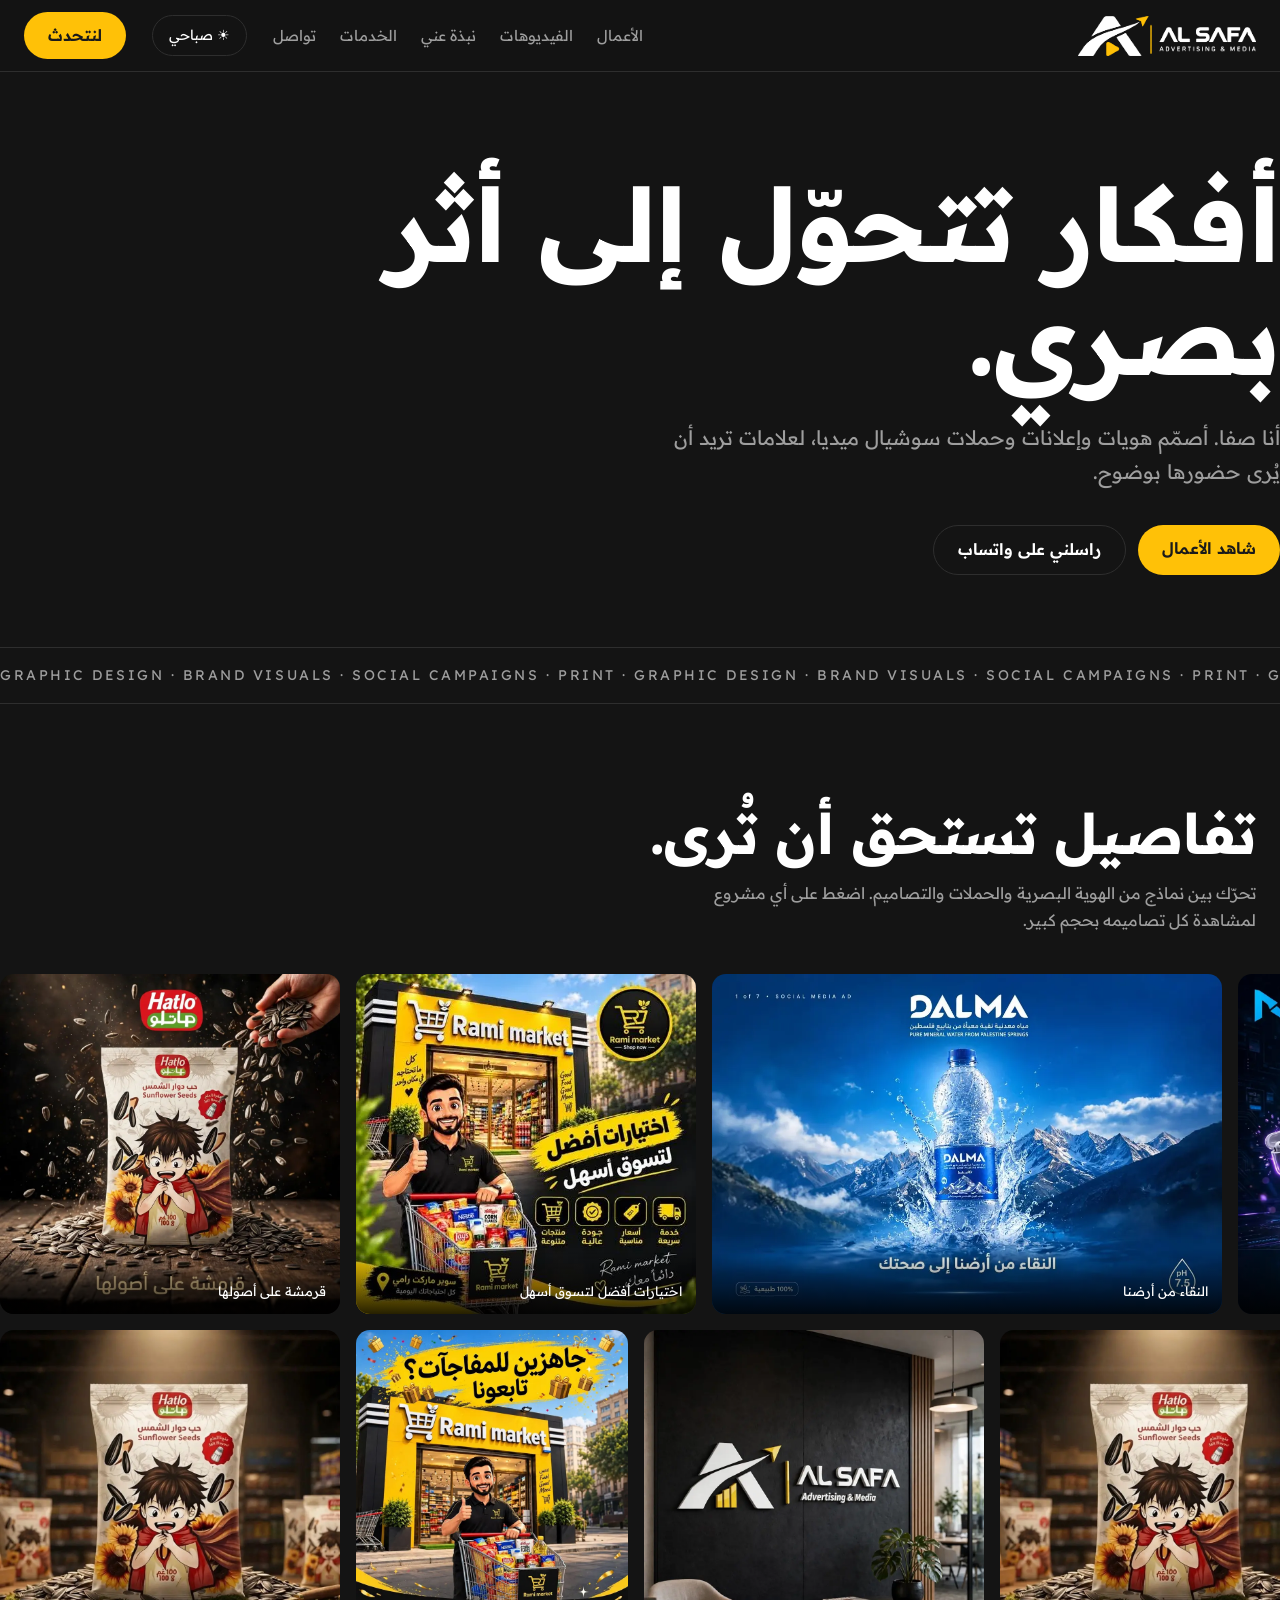
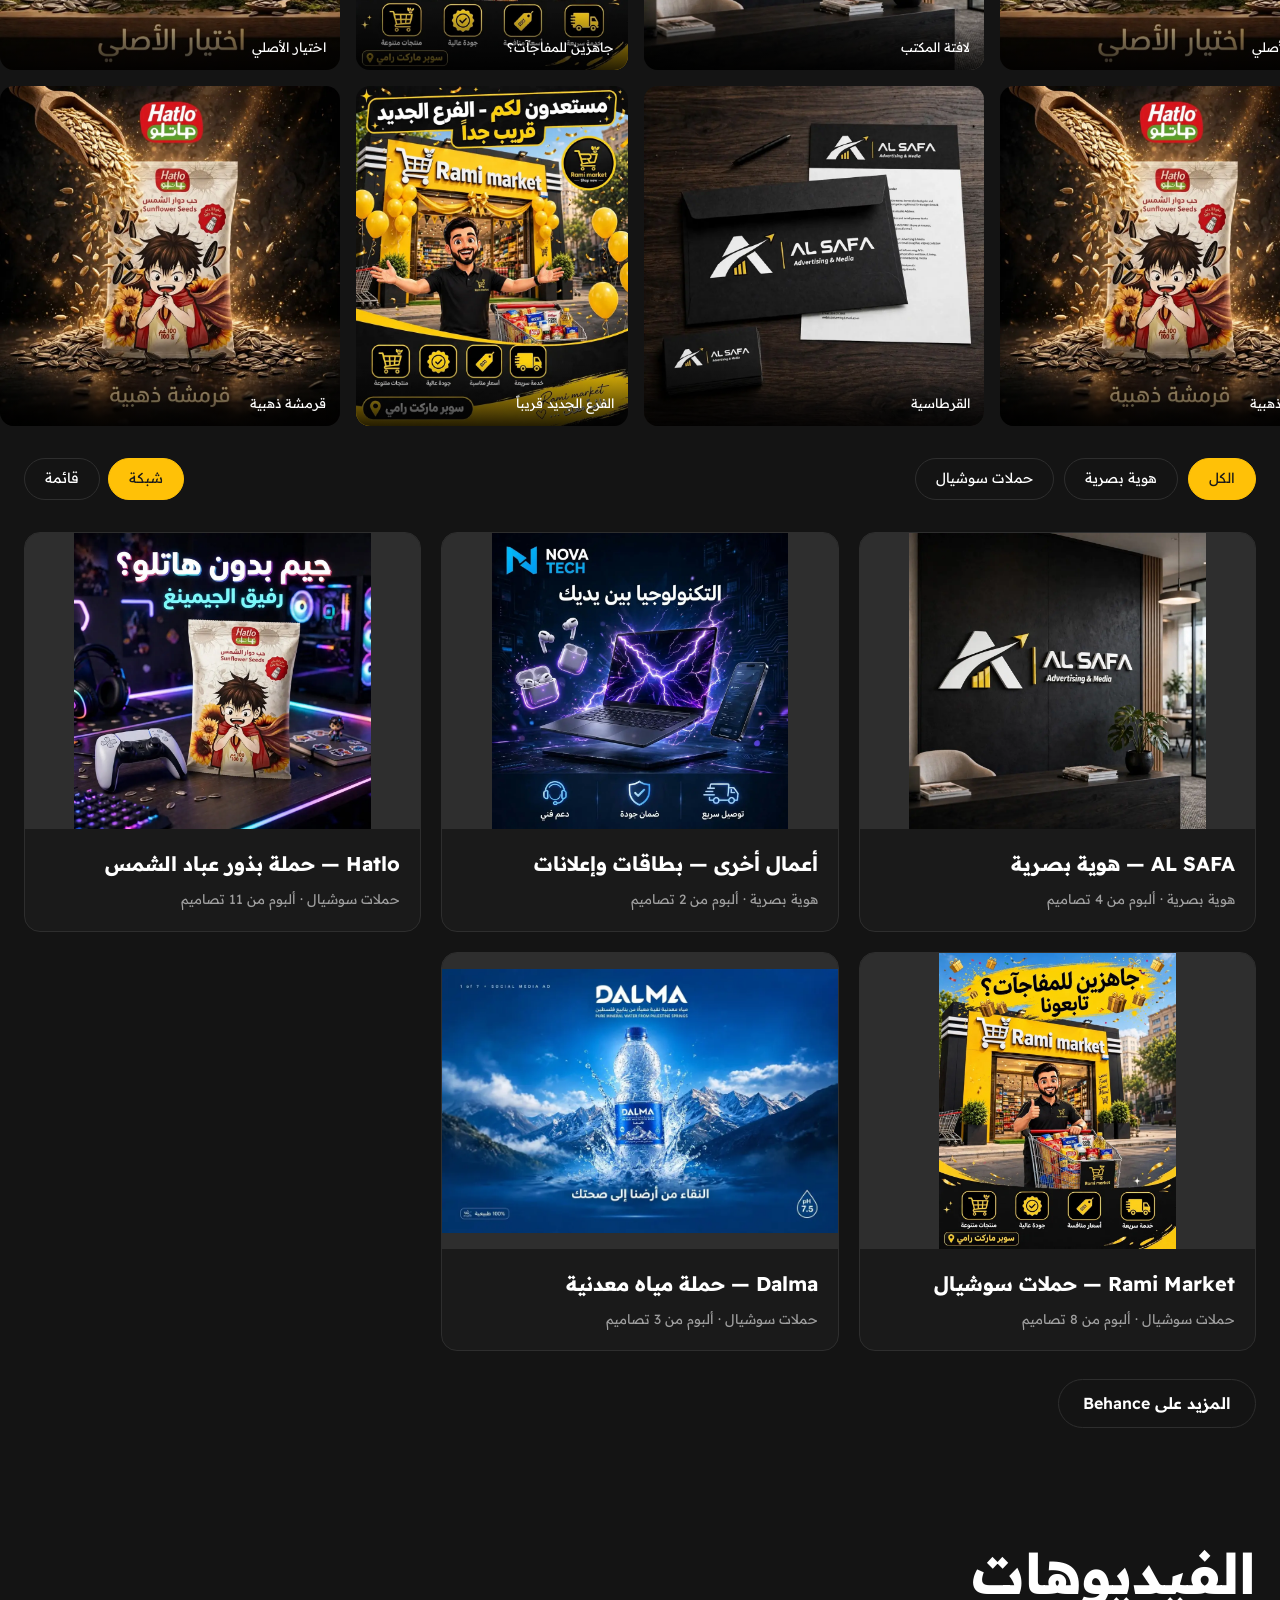
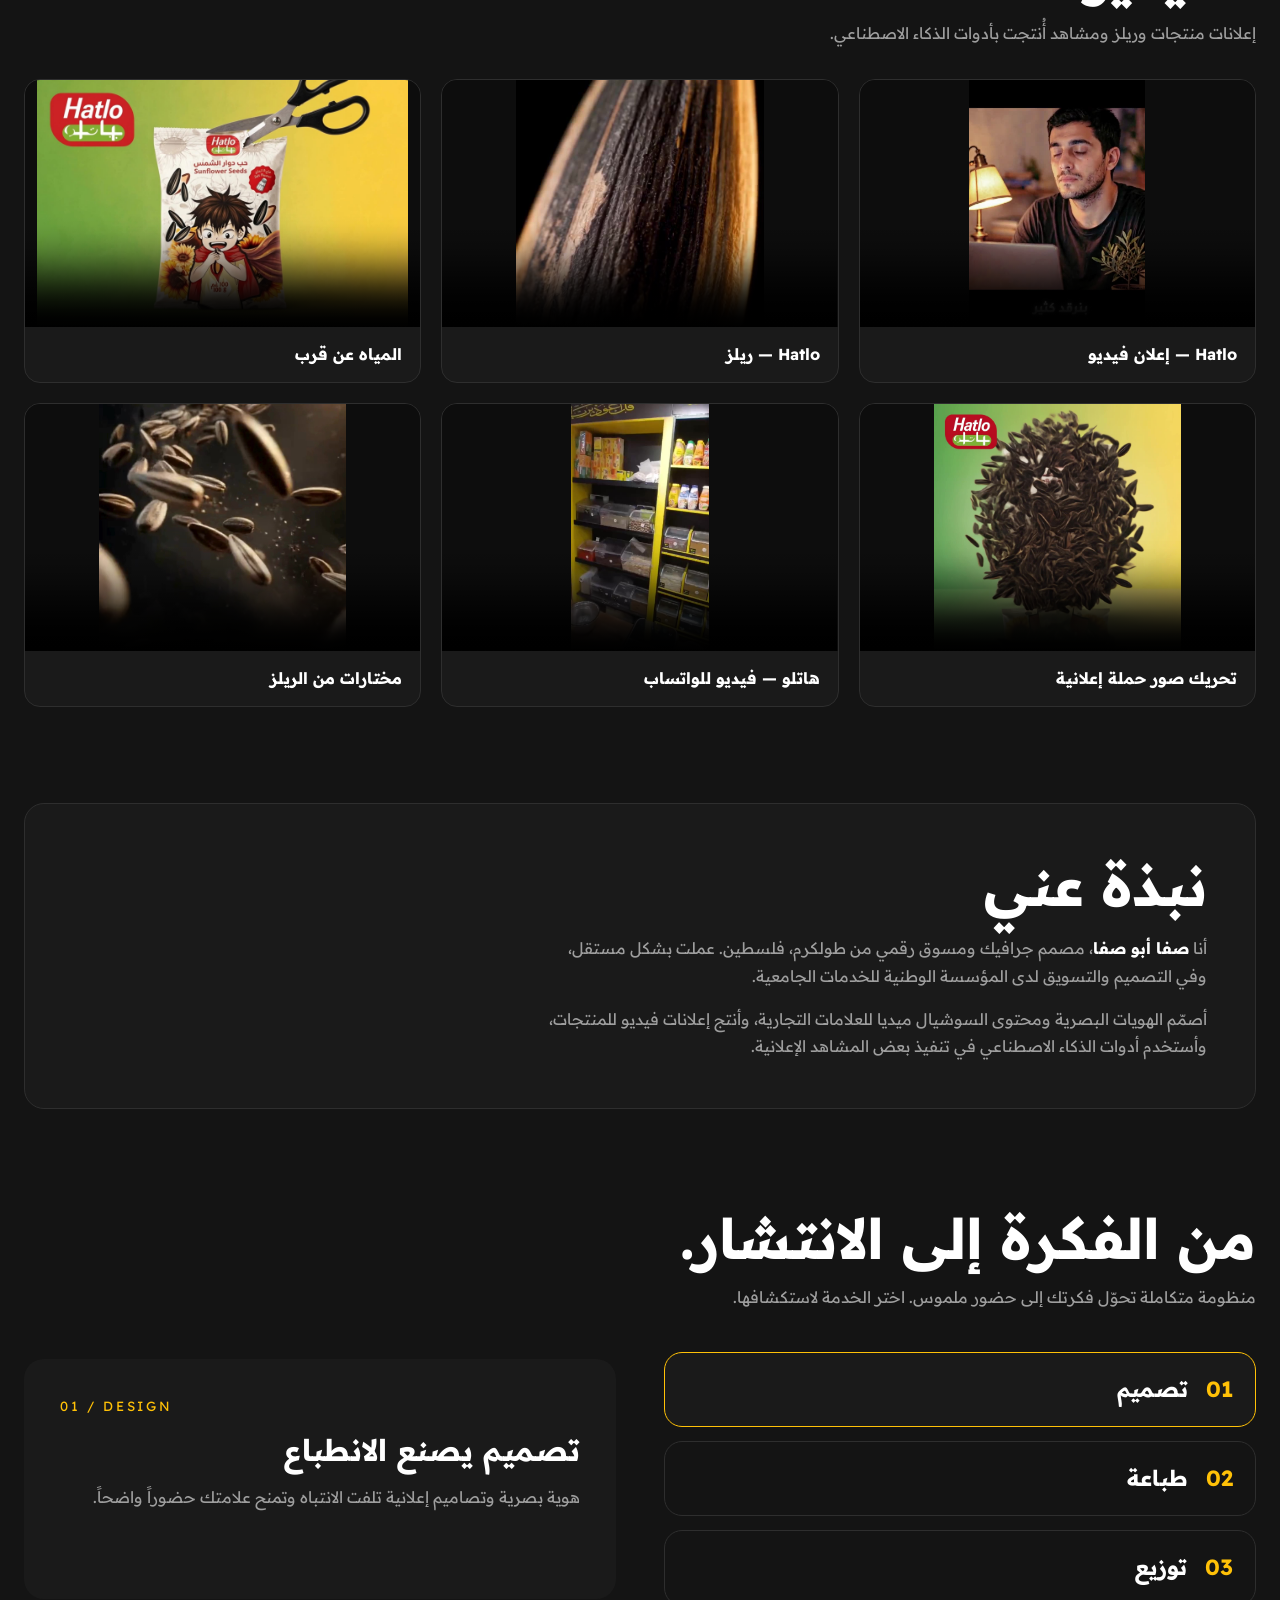
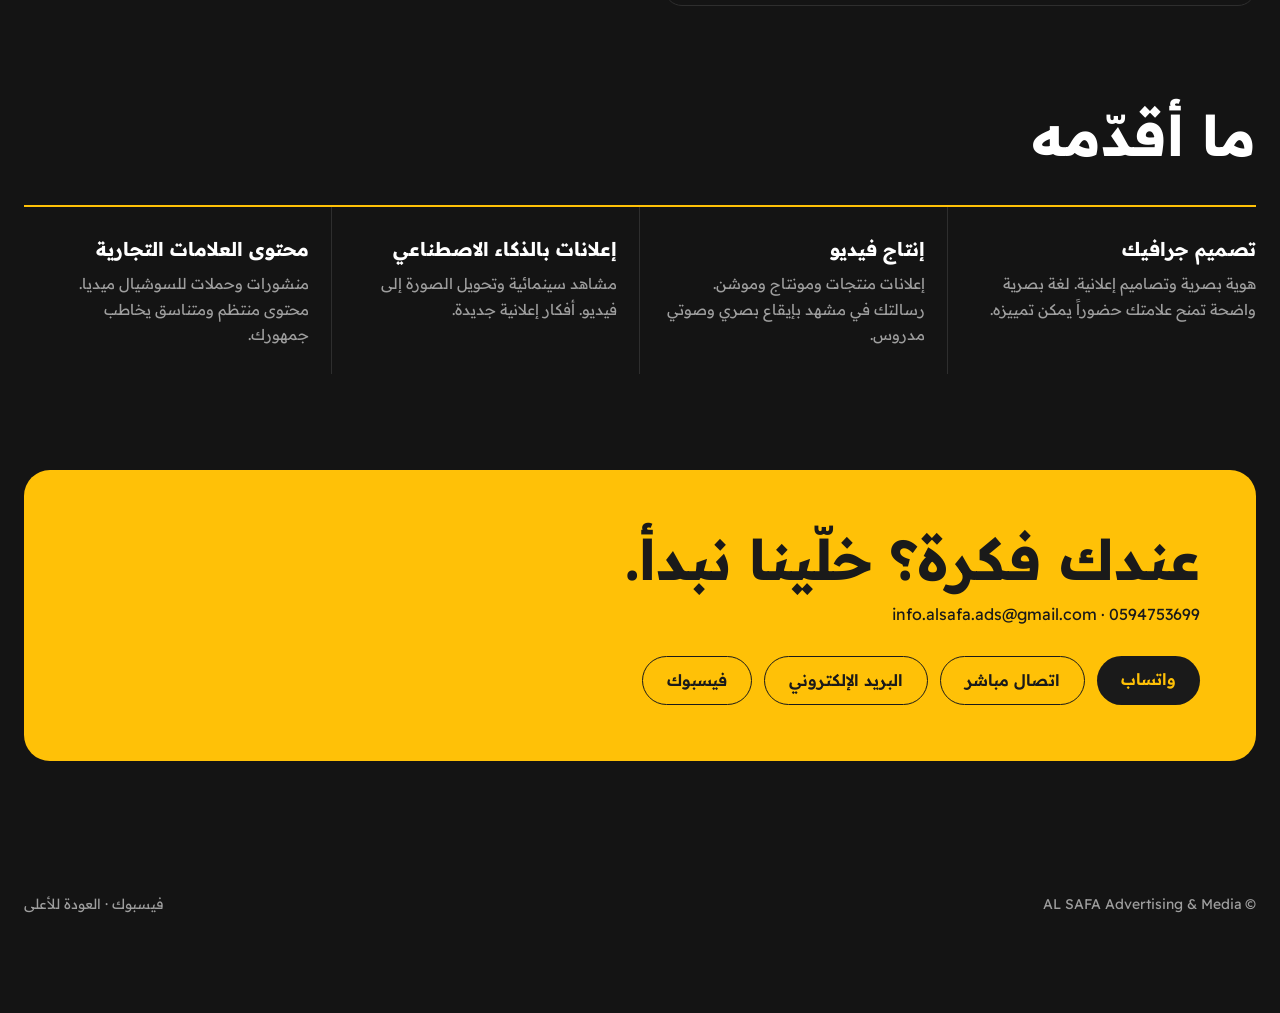
==== commit ab6d3a47: "Apply attached AL SAFA website design with video and bio sections" ====
--- a/index.html
+++ b/index.html
@@ -1,93 +1,129 @@
-<!doctype html>
-<html lang="ar" dir="rtl"><head>
-<meta charset="utf-8"><meta name="viewport" content="width=device-width, initial-scale=1, viewport-fit=cover">
-<meta name="theme-color" content="#141414"><meta name="description" content="AL SAFA — تصميم جرافيك، هويات بصرية، إعلانات وفيديوهات إبداعية.">
+<!DOCTYPE html>
+<html lang="ar" dir="rtl">
+<head>
+<meta charset="utf-8">
+<meta name="viewport" content="width=device-width, initial-scale=1, viewport-fit=cover">
+<meta name="theme-color" content="#141414">
 <title>AL SAFA — صفا | تصميم · إعلانات · هوية بصرية</title>
-<link rel="preconnect" href="https://fonts.googleapis.com"><link rel="preconnect" href="https://fonts.gstatic.com" crossorigin>
-<link href="https://fonts.googleapis.com/css2?family=Readex+Pro:wght@300;400;600;700&display=swap" rel="stylesheet">
+<link rel="stylesheet" href="https://fonts.googleapis.com/css2?family=Readex+Pro:wght@300;400;600;700&display=swap">
 <style>
-:root{--bg:#141414;--ink:#fff;--mute:#aaa;--card:#1a1a1a;--line:#303030;--y:#ffc107;--yink:#171717;color-scheme:dark}
-
-*{box-sizing:border-box}html{scroll-behavior:smooth;scroll-padding-top:80px}body{margin:0;background:var(--bg);color:var(--ink);font-family:"Readex Pro",Tahoma,sans-serif;line-height:1.75;overflow-x:hidden}a{color:inherit;text-decoration:none}button{font:inherit;color:inherit;cursor:pointer}:focus-visible{outline:3px solid var(--y);outline-offset:3px}
-.wrap{width:min(1280px,100%);margin:auto;padding-inline:24px}header{position:sticky;top:0;z-index:20;background:var(--bg);border-bottom:1px solid var(--line)}.bar{max-width:1280px;padding:12px 24px;margin:auto;display:flex;gap:20px;align-items:center}.logo img{width:142px;max-height:42px;object-fit:contain}nav{display:flex;gap:25px;margin-inline-start:auto;color:var(--mute);font-size:14px}nav a:hover{color:var(--y)}
-.btn{display:inline-block;border:0;border-radius:100px;padding:11px 24px;background:var(--y);color:var(--yink);font-weight:600;text-align:center}.btn:hover{filter:brightness(1.08)}.ghost{background:transparent;color:var(--ink);border:1px solid var(--line)}.ghost:hover{border-color:var(--y)}.theme{background:transparent;border:1px solid var(--line);padding:8px 15px;border-radius:100px;white-space:nowrap}
-.hero{padding-top:96px;padding-bottom:74px}.hero h1{font-size:clamp(44px,8vw,112px);line-height:1.12;margin:0 0 24px;max-width:10em}.hero p{color:var(--mute);font-size:20px;max-width:620px}.cta{display:flex;gap:12px;flex-wrap:wrap;margin-top:28px}
-.tick{overflow:hidden;border-block:1px solid var(--line);padding:15px 0;color:var(--mute);white-space:nowrap;direction:ltr;letter-spacing:.16em}.tick span{display:inline-block;animation:marquee 36s linear infinite}@keyframes marquee{to{transform:translateX(-50%)}}section{padding:90px 0}h2{font-size:clamp(30px,4.4vw,56px);line-height:1.25;margin:0 0 10px}.lead{max-width:660px;color:var(--mute);margin:0 0 32px}
-.flow{display:grid;gap:14px;overflow:hidden;direction:ltr;margin:38px 0}.flowrow{display:flex;gap:14px;width:max-content;animation:marquee 62s linear infinite}.flowrow:nth-child(2){animation-direction:reverse;animation-duration:77s}.flowrow:nth-child(3){animation-duration:88s}.flow:hover .flowrow{animation-play-state:paused}
-.flowitem{border:0;padding:0;width:clamp(230px,30vw,360px);height:clamp(200px,24vw,290px);flex:none;position:relative;border-radius:14px;overflow:hidden;background:var(--card)}.flowitem img{width:100%;height:100%;object-fit:contain}.flowitem span{position:absolute;bottom:0;inset-inline:0;text-align:right;padding:28px 14px 10px;background:linear-gradient(transparent,#000b);color:white}
-.tools{display:flex;gap:12px;align-items:center;flex-wrap:wrap;margin:26px 0}.chips{display:flex;gap:8px;flex-wrap:wrap}.chip,.view{background:transparent;border:1px solid var(--line);border-radius:100px;padding:8px 17px;font-size:14px}.chip[aria-pressed=true],.view[aria-pressed=true]{background:var(--y);color:var(--yink);border-color:var(--y)}.views{margin-inline-start:auto;display:flex;gap:8px}
-.projects{display:grid;grid-template-columns:repeat(auto-fill,minmax(280px,1fr));gap:18px}.projects.list{grid-template-columns:1fr}.project{background:var(--card);border:1px solid var(--line);border-radius:16px;overflow:hidden;padding:0;text-align:right}.project:hover{border-color:var(--y)}.project .picture{aspect-ratio:4/3;background:var(--line)}.project img{width:100%;height:100%;object-fit:contain}.project .details{padding:18px}.project strong{display:block;font-size:19px}.project small{color:var(--mute)}.projects.list .project{display:grid;grid-template-columns:170px 1fr}.projects.list .picture{aspect-ratio:auto;height:125px}.projects.list .details{align-self:center}
-.circle{display:grid;grid-template-columns:1fr 1fr;gap:40px;margin-top:36px;align-items:center}.nodes{display:grid;gap:14px}.node{background:transparent;border:1px solid var(--line);border-radius:18px;padding:18px 22px;text-align:right;display:flex;align-items:center;gap:18px}.node b{color:var(--y)}.node[aria-pressed=true]{border-color:var(--y);background:var(--card)}.panel{background:var(--card);border-radius:20px;padding:34px;min-height:230px}.panel small{color:var(--y)}.panel h3{font-size:30px;margin:6px 0}.panel p{color:var(--mute)}
-.svc{display:grid;grid-template-columns:repeat(4,1fr);border-top:2px solid var(--y);margin-top:34px}.svc>div{padding:22px;border-inline-start:1px solid var(--line)}.svc h3{margin:0}.svc p{color:var(--mute);font-size:14px}
-.contact{display:flex;align-items:center;justify-content:space-between;flex-wrap:wrap;gap:20px;background:var(--y);color:var(--yink);padding:48px;border-radius:25px}.contact h2{margin:0}.contact .btn{background:var(--yink);color:var(--y)}.contact .ghost{background:transparent;color:var(--yink);border-color:var(--yink)}footer{padding:34px 0 100px;color:var(--mute);display:flex;justify-content:space-between;gap:15px;flex-wrap:wrap;font-size:14px}
-.float{display:none}dialog{border:0;padding:0;background:var(--bg);color:var(--ink);width:min(980px,100vw);max-width:100vw;height:100vh;max-height:100vh}.dialoghead{position:sticky;top:0;background:var(--bg);display:flex;align-items:center;padding:15px 24px;border-bottom:1px solid var(--line);z-index:2}.dialoghead button{margin-inline-start:auto;border:0;background:var(--card);border-radius:50%;width:42px;height:42px}.gallery{padding:24px;display:grid;gap:20px}.gallery img{width:100%;height:auto;border-radius:12px}.gallery video{width:100%;max-height:85vh;background:black}
-#intro{position:fixed;inset:0;background:var(--bg);z-index:100;display:grid;place-items:center;transition:opacity .6s,visibility .6s}#intro.off{opacity:0;visibility:hidden;pointer-events:none}#intro img{width:min(350px,75vw);animation:reveal 2s ease both}#skip{position:absolute;top:24px;left:24px;background:none;border:1px solid var(--line);border-radius:100px;padding:8px 17px}@keyframes reveal{from{opacity:0;transform:translateY(22px) scale(.9)}to{opacity:1;transform:none}}
-@media(max-width:820px){nav{display:none}.bar{gap:12px}.bar .btn{padding:9px 14px}.theme{margin-inline-start:auto}.hero{padding-top:54px}.circle{grid-template-columns:1fr}.svc{grid-template-columns:1fr 1fr}.contact{padding:30px}.float{position:fixed;display:flex;inset-inline:12px;bottom:12px;gap:10px;z-index:25}.float a{flex:1;background:var(--y);color:var(--yink);border-radius:100px;padding:11px;text-align:center;font-weight:600}.float a+a{background:var(--card);color:var(--ink);border:1px solid var(--line)}}@media(max-width:480px){.bar{padding-inline:12px}.logo img{width:105px}.projects{grid-template-columns:1fr}.svc{grid-template-columns:1fr}.views{margin-inline-start:0}.contact .cta{width:100%}.contact .btn{flex:1}}@media(prefers-reduced-motion:reduce){html{scroll-behavior:auto}#intro img,.flowrow,.tick span{animation:none}}
-/* Portfolio showcase – dedicated dark design */
-:root{color-scheme:dark}body{background:#141414}
-.bar{justify-content:space-between}.bar .btn{margin-inline-start:auto}
-#work{padding-top:105px}
-#work .lead{font-size:17px;line-height:1.95}
-.flow{gap:18px;position:relative;margin:42px 0 56px;mask-image:linear-gradient(90deg,transparent 0%,#000 5%,#000 95%,transparent 100%)}
-.flowrow{gap:18px}.flowitem{background:#202020;border:1px solid #343434;box-shadow:0 10px 35px #0003;transition:transform .3s,border-color .3s}
-.flowitem:hover{transform:translateY(-5px);border-color:var(--y)}
-.flowitem img{object-fit:contain;padding:8px}
-.tools{padding:16px 0;border-block:1px solid var(--line);margin-bottom:7px}
-.chip,.view{transition:background .2s,border-color .2s,transform .2s}
-.chip:hover,.view:hover{border-color:var(--y);transform:translateY(-1px)}
-.workcount{font-size:13px;color:var(--mute);margin:15px 0 22px}
-.projects{grid-template-columns:repeat(3,minmax(0,1fr));gap:24px}
-.project{display:flex;flex-direction:column;min-width:0;position:relative;border-color:#333;transition:transform .28s ease,border-color .28s ease,box-shadow .28s ease;box-shadow:0 8px 28px #0002}
-.project:hover{transform:translateY(-6px);border-color:var(--y);box-shadow:0 18px 45px #0006}
-.project .picture{position:relative;aspect-ratio:4/3;background:#232323;display:flex;align-items:center;justify-content:center;overflow:hidden}
-.project .picture img{object-fit:contain;width:100%;height:100%;padding:12px;transition:transform .45s ease}
-.project:hover .picture img{transform:scale(1.045)}
-.project .details{flex:1;position:relative;min-height:134px;padding:20px 22px 18px}
-.project .details strong{font-size:19px;line-height:1.5;margin-bottom:8px}
-.project .details small{display:block;font-size:13px;color:#b8b8b8}
-.openhint{display:block;color:var(--y);font-size:12px;margin-top:16px;transition:transform .2s}
-.project:hover .openhint{transform:translateX(-4px)}
-.play{position:absolute;inset:50% auto auto 50%;transform:translate(-50%,-50%);width:54px;height:54px;background:#ffc107e8;color:#171717;border-radius:50%;display:grid;place-items:center;font-size:21px;pointer-events:none;box-shadow:0 4px 22px #0006}
-.projects.list{grid-template-columns:1fr}.projects.list .project{display:grid;grid-template-columns:minmax(170px,30%) 1fr;align-items:stretch}.projects.list .project .picture{height:100%;min-height:170px;aspect-ratio:auto}.projects.list .project .details{align-self:center;min-height:0}
-dialog{border-radius:16px 16px 0 0;overscroll-behavior:contain}
-.dialoghead{gap:18px;padding:20px 26px}.dialoghead h3{margin:3px 0 0;font-size:clamp(19px,2.6vw,29px);line-height:1.4}.dialoghead small{font-size:12px;color:var(--y)}.dialoghead button{flex:none}
-.gallery{gap:24px;padding:clamp(14px,3vw,32px);max-width:850px;margin:auto}.galleryintro{margin:0 0 8px;color:var(--mute);line-height:2}
-.galleryitem{margin:0;background:#202020;border:1px solid var(--line);border-radius:14px;padding:clamp(10px,2vw,20px);overflow:hidden}
-.galleryitem img{width:100%;height:auto;max-height:85vh;object-fit:contain;border-radius:8px}.galleryitem video{max-width:100%;max-height:75vh;display:block;margin:auto;border-radius:8px}
-.galleryitem figcaption{margin-top:12px;font-size:12px;color:var(--mute)}
-@media(max-width:1000px){.projects{grid-template-columns:repeat(2,minmax(0,1fr))}}
-@media(max-width:620px){.projects{grid-template-columns:1fr;gap:18px}.project .picture{aspect-ratio:4/3}.project .details{min-height:0;padding:17px 19px}.projects.list .project{grid-template-columns:120px minmax(0,1fr)}.projects.list .project .picture{min-height:140px}.projects.list .project .details{padding:12px}.projects.list .project strong{font-size:15px}.projects.list .project .details small{font-size:11px}.projects.list .openhint{margin-top:8px}.flow{margin-block:30px 42px}.flowitem{width:240px;height:200px}.bar .btn{margin-inline-start:auto}.dialoghead{padding:12px 16px}}
-@media(prefers-reduced-motion:reduce){.project,.project .picture img,.flowitem{transition:none}}
-
-.logo{display:flex;align-items:center;flex:none}
-.logo img{display:block;width:clamp(142px,15vw,190px);height:auto;max-height:none}
-#intro img{height:auto}
+:root{--bg:#141414;--ink:#FFFFFF;--mute:#9E9E9E;--card:#1A1A1A;--line:#2E2E2E;--y:#FFC107;--yink:#1A1A1A;color-scheme:dark;box-sizing:border-box;padding-top:env(safe-area-inset-top,0px);padding-bottom:env(safe-area-inset-bottom,0px)}
+@media(prefers-color-scheme:dark){:root:not([data-theme="light"]){--bg:#141414}}
+:root[data-theme="dark"]{--bg:#141414}
+:root[data-theme="light"]{--bg:#F4F4F4;--ink:#141414;--mute:#5E5E5E;--card:#FFFFFF;--line:#DCDCDC;--y:#FFC107;--yink:#1A1A1A;color-scheme:light}
+:root[data-theme="light"] .node b,:root[data-theme="light"] .panel small{color:#8A6500}
+html{scroll-padding-top:calc(env(safe-area-inset-top,0px) + 70px);scroll-behavior:smooth}
+*,*::before,*::after{box-sizing:border-box}
+body{margin:0;background:var(--bg);color:var(--ink);font-family:"Readex Pro","Segoe UI",Tahoma,sans-serif;line-height:1.7;overflow-x:hidden}
+a{color:inherit;text-decoration:none}button{font:inherit;color:inherit}
+:focus-visible{outline:3px solid var(--y);outline-offset:3px}
+body::before{content:"";position:fixed;inset:0 0 auto;height:env(safe-area-inset-top,0px);background:var(--bg);z-index:30}
+#intro{position:fixed;inset:0;background:var(--bg);z-index:100;display:flex;flex-direction:column;align-items:center;justify-content:center;gap:28px;transition:opacity .6s,visibility .6s}
+#intro.off{opacity:0;visibility:hidden}
+#intro b{font-size:clamp(40px,9vw,96px);letter-spacing:.12em;direction:ltr;animation:rise 1.2s ease both}
+#intro small{color:var(--mute);letter-spacing:.3em;direction:ltr}
+#intro button{position:absolute;top:calc(env(safe-area-inset-top,0px) + 18px);inset-inline-start:18px;background:none;border:1px solid var(--line);border-radius:999px;padding:6px 16px;cursor:pointer;color:var(--mute)}
+@keyframes rise{from{opacity:0;transform:translateY(18px)}}
+header{position:sticky;top:env(safe-area-inset-top,0px);z-index:20;background:color-mix(in srgb,var(--bg) 92%,transparent);backdrop-filter:blur(10px);border-bottom:1px solid var(--line)}
+.bar{max-width:1280px;margin:auto;padding:12px 24px;display:flex;align-items:center;gap:26px}
+.logo{font-weight:700;font-size:20px;letter-spacing:.14em;direction:ltr}
+.logo i{display:inline-block;width:10px;height:10px;background:var(--y);margin-inline-end:10px;transform:rotate(45deg)}
+nav{display:flex;gap:24px;margin-inline-start:auto;font-size:15px;color:var(--mute)}nav a:hover{color:var(--ink)}
+.btn{display:inline-block;background:var(--y);color:var(--yink);font-weight:600;padding:10px 24px;border-radius:999px;border:0;cursor:pointer}
+.btn:not(.ghost):hover{filter:brightness(1.1)}.th{background:transparent;border:1.5px solid var(--line);border-radius:999px;padding:8px 16px;cursor:pointer;font-size:14px;white-space:nowrap}.th:hover{border-color:var(--y)}.btn.ghost{background:transparent;color:var(--ink);border:1.5px solid var(--line)}.btn.ghost:hover{border-color:var(--y)}
+.wrap{max-width:1280px;margin:auto;padding:0 24px}
+.hero{padding:96px 0 72px}
+h1{font-size:clamp(44px,8vw,112px);line-height:1.1;margin:0 0 28px;font-weight:700;max-width:11em}
+.hero p{font-size:20px;color:var(--mute);max-width:32em;margin:0 0 36px}
+.cta{display:flex;gap:12px;flex-wrap:wrap}
+.tick{border-block:1px solid var(--line);padding:16px 0;overflow:hidden;direction:ltr;white-space:nowrap;color:var(--mute);letter-spacing:.18em;font-size:14px}
+.tick div{display:inline-block;animation:slide 38s linear infinite}
+@keyframes slide{to{transform:translateX(-50%)}}
+section{padding:96px 0}
+h2{font-size:clamp(30px,4.4vw,56px);margin:0 0 12px;line-height:1.2}
+.lead{color:var(--mute);margin:0 0 32px;max-width:38em}
+.flow{overflow:hidden;direction:ltr;display:grid;gap:16px;margin-top:40px}
+.row{display:flex;gap:16px;width:max-content;animation:slide var(--d,60s) linear infinite}
+.row.rev{animation-direction:reverse}.flow:hover .row{animation-play-state:paused}
+.card{flex:none;height:clamp(220px,30vw,340px);border-radius:14px;overflow:hidden;position:relative;background:var(--card);border:0;padding:0;cursor:pointer}
+.card img{height:100%;width:auto;display:block;transition:transform .6s}.card:hover img{transform:scale(1.06)}
+.card span{position:absolute;inset:auto 0 0;padding:30px 14px 12px;background:linear-gradient(transparent,rgba(0,0,0,.85));font-size:13px;direction:rtl;text-align:start;color:#fff}
+.tools{display:flex;flex-wrap:wrap;gap:12px;align-items:center;margin:32px 0}
+.chips{display:flex;gap:10px;flex-wrap:wrap}
+.chip,.vt{border:1.5px solid var(--line);background:transparent;border-radius:999px;padding:8px 20px;cursor:pointer;font-size:14px}
+.chip[aria-pressed="true"],.vt[aria-pressed="true"]{background:var(--y);color:var(--yink);border-color:var(--y)}
+.views{margin-inline-start:auto;display:flex;gap:8px}
+.proj{display:grid;grid-template-columns:repeat(auto-fill,minmax(300px,1fr));gap:20px}
+.proj.list{grid-template-columns:1fr}
+.pc{display:grid;grid-template-rows:auto 1fr;background:var(--card);border-radius:16px;overflow:hidden;border:1px solid var(--line);cursor:pointer;text-align:start;padding:0;transition:border-color .2s}
+.pc:hover{border-color:var(--y)}
+.pc .im{aspect-ratio:4/3;overflow:hidden;background:var(--line)}.pc img{width:100%;height:100%;object-fit:contain;display:block}
+.pc .tx{padding:18px 20px}.pc h3{margin:0 0 4px;font-size:20px}.pc small{color:var(--mute)}
+.proj.list .pc{grid-template-rows:none;grid-template-columns:160px 1fr}.proj.list .im{aspect-ratio:auto;height:110px}
+.proj.list .tx{align-self:center}
+.circle{display:grid;grid-template-columns:1fr 1fr;gap:48px;align-items:center;margin-top:40px}
+.nodes{display:flex;flex-direction:column;gap:14px}
+.node{display:flex;gap:18px;align-items:center;background:transparent;border:1.5px solid var(--line);border-radius:18px;padding:18px 22px;cursor:pointer;text-align:start;width:100%}
+.node b{color:var(--y);font-size:22px;direction:ltr}.node strong{font-size:22px}
+.node[aria-pressed="true"]{border-color:var(--y);background:var(--card)}
+.panel{background:var(--card);border-radius:20px;padding:36px;min-height:240px}
+.panel small{color:var(--y);letter-spacing:.2em;direction:ltr;display:block}.panel h3{font-size:30px;margin:8px 0}.panel p{color:var(--mute);margin:0}
+.svc{display:grid;grid-template-columns:repeat(4,1fr);border-top:2px solid var(--y);margin-top:36px}
+.svc div{padding:26px 22px;border-inline-start:1px solid var(--line)}.svc div:first-child{border-inline-start:0;padding-inline-start:0}
+.svc h3{margin:0 0 6px;font-size:19px}.svc p{margin:0;color:var(--mute);font-size:15px}
+.contact{background:var(--y);color:var(--yink);border-radius:26px;padding:56px;display:flex;gap:28px;flex-wrap:wrap;align-items:center;justify-content:space-between}
+.contact h2{margin:0}.contact p{margin:8px 0 0}
+.contact .btn{background:var(--yink);color:var(--y)}.contact .ghost{background:transparent;color:var(--yink);border-color:var(--yink)}
+footer{padding:36px 0 96px;color:var(--mute);font-size:14px;display:flex;justify-content:space-between;flex-wrap:wrap;gap:12px}
+.float{display:none}
+dialog{border:0;padding:0;background:var(--bg);color:var(--ink);width:min(980px,100vw);max-width:100vw;height:100vh;max-height:100vh;margin:auto}
+dialog::backdrop{background:rgba(0,0,0,.85)}
+.dh{position:sticky;top:0;background:var(--bg);padding:calc(env(safe-area-inset-top,0px) + 14px) 24px 14px;display:flex;align-items:center;gap:16px;border-bottom:1px solid var(--line);z-index:2}
+.dh h3{margin:0;font-size:20px}.dh button{margin-inline-start:auto;background:var(--card);border:0;width:42px;height:42px;border-radius:50%;cursor:pointer;font-size:18px}
+.dg{padding:24px;display:grid;gap:20px}.dg img{width:100%;height:auto;display:block;border-radius:12px}
+@media(max-width:820px){nav{display:none}.th{margin-inline-start:auto}.btn.top{margin-inline-start:0}.circle{grid-template-columns:1fr}.svc{grid-template-columns:1fr 1fr}.contact{padding:32px}.hero{padding-top:56px}
+.float{display:flex;position:fixed;inset-inline:12px;bottom:calc(env(safe-area-inset-bottom,0px) + 12px);gap:10px;z-index:25}.float a{flex:1;text-align:center;padding:12px;border-radius:999px;background:var(--y);color:var(--yink);font-weight:600}.float a+a{background:var(--card);color:var(--ink);border:1px solid var(--line)}}
+@media(prefers-reduced-motion:reduce){.tick div,.row,#intro b,#intro .m,#intro .t,.hl.go .m,.hl.go .t,.hl::after{animation:none}html{scroll-behavior:auto}}
+.lg{display:block;height:40px;width:auto}.lg-l{display:none}:root[data-theme="light"] .lg-d{display:none}:root[data-theme="light"] .lg-l{display:block}#intro .ig{position:relative;direction:ltr}#intro .lyr.t{position:absolute;inset:0}#intro .m{clip-path:inset(0 59% 0 0);transform-origin:20% 50%;animation:pop 1s cubic-bezier(.2,1.4,.4,1) both}#intro .t{clip-path:inset(0 0 0 41%);animation:wipe 1s .7s cubic-bezier(.6,0,.2,1) both}@keyframes pop{from{opacity:0;transform:scale(.5) rotate(-12deg)}}@keyframes wipe{from{clip-path:inset(0 59% 0 41%);opacity:0}}#intro .lg{height:clamp(90px,18vw,180px)}@media(max-width:820px){.lg{height:32px}}.hl{position:relative;display:block}.hl .lyr{display:block}.hl .t{position:absolute;inset:0}.hl.go .m{animation:hm 1.5s backwards}.hl.go .t{animation:ht 1.5s backwards}@keyframes hm{0%{clip-path:inset(0 59% 0 0);opacity:0;transform:scale(.5) rotate(-12deg);transform-origin:20% 50%}55%,100%{clip-path:inset(0 59% 0 0);opacity:1;transform:none;transform-origin:20% 50%}}@keyframes ht{0%,40%{clip-path:inset(0 59% 0 41%);opacity:0}100%{clip-path:inset(0 0 0 41%);opacity:1}}.hl::after{content:"";position:absolute;inset:0;pointer-events:none;background:linear-gradient(105deg,transparent 42%,rgba(255,193,7,.95) 50%,transparent 58%) 130% 0/250% 100% no-repeat;-webkit-mask:var(--lm) 0 0/100% 100% no-repeat;mask:var(--lm) 0 0/100% 100% no-repeat;animation:shine 6s 3.5s ease-in-out infinite}@keyframes shine{0%{background-position:130% 0}30%,100%{background-position:-30% 0}}
 .new-section{padding-top:0}
 .video-grid{display:grid;grid-template-columns:repeat(3,minmax(0,1fr));gap:20px}
 .video-card{min-width:0;background:var(--card);border:1px solid var(--line);border-radius:16px;overflow:hidden}
 .video-card video{display:block;width:100%;aspect-ratio:16/10;object-fit:contain;background:#0d0d0d}
 .video-card h3{margin:0;padding:14px 18px;font-size:16px}
-#video-status{color:var(--mute)}
+#video-status,.about-card p{color:var(--mute)}
 .about-card{padding:clamp(24px,5vw,48px);background:var(--card);border:1px solid var(--line);border-radius:20px}
-.about-card p{max-width:66ch;color:var(--mute)}
+.about-card p{max-width:66ch}
 .about-card p:last-child{margin-bottom:0}
 .about-card strong{color:var(--ink)}
-@media(max-width:920px){
+@media(max-width:1020px){
  .bar{flex-wrap:wrap}
- .bar nav{display:flex;order:3;width:100%;margin:0;gap:clamp(5px,2vw,18px);justify-content:space-between;border-top:1px solid var(--line);padding-top:7px;font-size:clamp(11px,2.9vw,14px)}
+ .bar nav{display:flex;order:4;width:100%;margin:0;justify-content:space-between;gap:6px;border-top:1px solid var(--line);padding-top:6px;font-size:clamp(11px,2.9vw,14px)}
  .bar nav a{padding-block:5px;white-space:nowrap}
- html{scroll-padding-top:130px}
+ html{scroll-padding-top:calc(env(safe-area-inset-top,0px) + 135px)}
  .video-grid{grid-template-columns:repeat(2,minmax(0,1fr))}
 }
-@media(max-width:560px){
- .video-grid{grid-template-columns:1fr}
-}
-</style></head><body>
-<div id="intro"><button id="skip" type="button">تخطّي المقدمة</button><img src="./assets/al-safa-logo-clean.svg" alt="AL SAFA Advertising &amp; Media" width="800" height="199"></div>
-<header><div class="bar"><a class="logo" href="#top"><img src="./assets/al-safa-logo-clean.svg" alt="AL SAFA Advertising &amp; Media" width="800" height="199"></a><nav aria-label="القائمة الرئيسية"><a href="#work">الأعمال</a><a href="#videos">الفيديوهات</a><a href="#about">نبذة عني</a><a href="#services">الخدمات</a><a href="#contact">تواصل</a></nav><a class="btn" href="https://wa.me/972594753699">لنتحدث</a></div></header>
-<main id="top"><div class="wrap hero"><h1>أفكار تتحوّل إلى أثر بصري.</h1><p>أنا صفا. أصمّم هويات وإعلانات وحملات سوشيال ميديا، لعلامات تريد أن يُرى حضورها بوضوح.</p><div class="cta"><a class="btn" href="#work">شاهد الأعمال</a><a class="btn ghost" href="https://wa.me/972594753699">راسلني على واتساب</a></div></div>
-<div class="tick" aria-hidden="true"><span id="ticker"></span></div>
-<section id="work"><div class="wrap"><h2>تفاصيل تستحق أن تُرى.</h2><p class="lead">تحرّك بين نماذج من الهوية البصرية والحملات والتصاميم. اضغط على أي مشروع لمشاهدة كل تصاميمه بحجم كبير.</p></div><div class="flow" id="flow"></div><div class="wrap"><div class="tools"><div class="chips" id="chips"></div><div class="views"><button class="view" data-view="grid" aria-pressed="true">شبكة</button><button class="view" data-view="list" aria-pressed="false">قائمة</button></div></div><p id="workcount" class="workcount" aria-live="polite"></p><div class="projects" id="projects"></div><p style="margin-top:28px"><a class="btn ghost" href="https://www.behance.net/a2b6d985" target="_blank" rel="noopener">المزيد على Behance</a></p></div></section>
+@media(max-width:560px){.video-grid{grid-template-columns:1fr}}
+</style>
+</head>
+<body>
+<div id="intro"><button type="button" id="skip">تخطّي المقدمة</button><div class="ig"><div class="lyr m"><img class="lg lg-d" alt="AL SAFA"><img class="lg lg-l" alt=""></div><div class="lyr t" aria-hidden="true"><img class="lg lg-d" alt=""><img class="lg lg-l" alt=""></div></div></div>
+<header><div class="bar"><a class="logo" href="#top" aria-label="AL SAFA Advertising &amp; Media"><span class="hl"><span class="lyr m"><img class="lg lg-d" alt="AL SAFA"><img class="lg lg-l" alt=""></span><span class="lyr t" aria-hidden="true"><img class="lg lg-d" alt=""><img class="lg lg-l" alt=""></span></span></a>
+<nav aria-label="القائمة الرئيسية"><a href="#work">الأعمال</a><a href="#videos">الفيديوهات</a><a href="#about">نبذة عني</a><a href="#services">الخدمات</a><a href="#contact">تواصل</a></nav>
+<button class="th" id="th" type="button"></button><a class="btn top" href="https://wa.me/972594753699">لنتحدث</a></div></header>
+<main id="top">
+<div class="wrap hero"><h1>أفكار تتحوّل إلى أثر بصري.</h1>
+<p>أنا صفا. أصمّم هويات وإعلانات وحملات سوشيال ميديا، لعلامات تريد أن يُرى حضورها بوضوح.</p>
+<div class="cta"><a class="btn" href="#work">شاهد الأعمال</a><a class="btn ghost" href="https://wa.me/972594753699">راسلني على واتساب</a></div></div>
+<div class="tick" aria-hidden="true"><div id="tk"></div></div>
+<section id="work"><div class="wrap">
+<h2>تفاصيل تستحق أن تُرى.</h2>
+<p class="lead">تحرّك بين نماذج من الهوية البصرية والحملات والتصاميم. اضغط على أي مشروع لمشاهدة كل تصاميمه بحجم كبير.</p></div>
+<div class="flow" id="flow" aria-label="نماذج من الأعمال"></div>
+<div class="wrap">
+<div class="tools"><div class="chips" id="chips" role="group" aria-label="التصنيف"></div>
+<div class="views"><button class="vt" type="button" data-v="grid" aria-pressed="true">شبكة</button><button class="vt" type="button" data-v="list" aria-pressed="false">قائمة</button></div></div>
+<div class="proj" id="proj"></div>
+<p style="margin-top:28px"><a class="btn ghost" href="https://www.behance.net/a2b6d985">المزيد على Behance</a></p></div></section>
 <section id="videos" class="new-section" aria-labelledby="videos-title"><div class="wrap">
 <h2 id="videos-title">الفيديوهات</h2>
 <p class="lead">إعلانات منتجات وريلز ومشاهد أُنتجت بأدوات الذكاء الاصطناعي.</p>
@@ -99,44 +135,52 @@
 <p>أنا <strong>صفا أبو صفا</strong>، مصمم جرافيك ومسوق رقمي من طولكرم، فلسطين. عملت بشكل مستقل، وفي التصميم والتسويق لدى المؤسسة الوطنية للخدمات الجامعية.</p>
 <p>أصمّم الهويات البصرية ومحتوى السوشيال ميديا للعلامات التجارية، وأنتج إعلانات فيديو للمنتجات، وأستخدم أدوات الذكاء الاصطناعي في تنفيذ بعض المشاهد الإعلانية.</p>
 </div></div></section>
-<section id="circle" style="padding-top:0"><div class="wrap"><h2>من الفكرة إلى الانتشار.</h2><p class="lead">منظومة متكاملة تحوّل فكرتك إلى حضور ملموس. اختر الخدمة لاستكشافها.</p><div class="circle"><div class="nodes" id="nodes"></div><div class="panel" aria-live="polite"><small id="panelnum"></small><h3 id="paneltitle"></h3><p id="paneldesc"></p></div></div></div></section>
-<section id="services" style="padding-top:0"><div class="wrap"><h2>ما أقدّمه</h2><div class="svc"><div><h3>تصميم جرافيك</h3><p>هوية بصرية وتصاميم إعلانية تمنح علامتك حضوراً مميزاً.</p></div><div><h3>إنتاج فيديو</h3><p>إعلانات منتجات ومونتاج وموشن بجودة احترافية.</p></div><div><h3>إعلانات بالذكاء الاصطناعي</h3><p>مشاهد سينمائية وتحويل الصور إلى فيديوهات إعلانية.</p></div><div><h3>محتوى العلامات التجارية</h3><p>منشورات وحملات متناسقة للسوشيال ميديا.</p></div></div></div></section>
-<section id="contact" style="padding-top:0"><div class="wrap"><div class="contact"><div><h2>عندك فكرة؟ خلّينا نبدأ.</h2><p>0594753699 · info.alsafa.ads@gmail.com</p></div><div class="cta"><a class="btn" href="https://wa.me/972594753699">واتساب</a><a class="btn ghost" href="tel:+972594753699">اتصال مباشر</a><a class="btn ghost" href="mailto:info.alsafa.ads@gmail.com">البريد الإلكتروني</a><a class="btn ghost" href="https://www.facebook.com/profile.php?id=61596477453982">فيسبوك</a></div></div></div></section></main>
-<div class="wrap"><footer><span>© AL SAFA Advertising & Media</span><span><a href="https://www.facebook.com/profile.php?id=61596477453982">فيسبوك</a> · <a href="#top">العودة للأعلى</a></span></footer></div>
+<section id="circle" style="padding-top:0"><div class="wrap">
+<h2>من الفكرة إلى الانتشار.</h2><p class="lead">منظومة متكاملة تحوّل فكرتك إلى حضور ملموس. اختر الخدمة لاستكشافها.</p>
+<div class="circle"><div class="nodes" id="nodes"></div><div class="panel" aria-live="polite"><small id="ps"></small><h3 id="pt"></h3><p id="pp"></p></div></div></div></section>
+<section id="services" style="padding-top:0"><div class="wrap"><h2>ما أقدّمه</h2>
+<div class="svc"><div><h3>تصميم جرافيك</h3><p>هوية بصرية وتصاميم إعلانية. لغة بصرية واضحة تمنح علامتك حضوراً يمكن تمييزه.</p></div>
+<div><h3>إنتاج فيديو</h3><p>إعلانات منتجات ومونتاج وموشن. رسالتك في مشهد بإيقاع بصري وصوتي مدروس.</p></div>
+<div><h3>إعلانات بالذكاء الاصطناعي</h3><p>مشاهد سينمائية وتحويل الصورة إلى فيديو. أفكار إعلانية جديدة.</p></div>
+<div><h3>محتوى العلامات التجارية</h3><p>منشورات وحملات للسوشيال ميديا. محتوى منتظم ومتناسق يخاطب جمهورك.</p></div></div></div></section>
+<section id="contact" style="padding-top:0"><div class="wrap"><div class="contact">
+<div><h2>عندك فكرة؟ خلّينا نبدأ.</h2><p>0594753699 · info.alsafa.ads@gmail.com</p></div>
+<div class="cta"><a class="btn" href="https://wa.me/972594753699">واتساب</a><a class="btn ghost" href="tel:+972594753699">اتصال مباشر</a><a class="btn ghost" href="mailto:info.alsafa.ads@gmail.com">البريد الإلكتروني</a><a class="btn ghost" href="https://www.facebook.com/profile.php?id=61596477453982" target="_blank" rel="noopener">فيسبوك</a></div></div></div></section>
+</main>
+<div class="wrap"><footer><span>© AL SAFA Advertising &amp; Media</span><span><a href="https://www.facebook.com/profile.php?id=61596477453982" target="_blank" rel="noopener">فيسبوك</a> · <a href="#top">العودة للأعلى</a></span></footer></div>
 <div class="float"><a href="https://wa.me/972594753699">واتساب</a><a href="tel:+972594753699">اتصال</a></div>
-<dialog id="dialog"><div class="dialoghead"><div><small id="dialogcategory"></small><h3 id="dialogtitle"></h3></div><button id="close" aria-label="إغلاق">✕</button></div><div class="gallery" id="gallery"></div></dialog>
+<dialog id="dlg" aria-label="تصاميم المشروع"><div class="dh"><h3 id="dt"></h3><button type="button" id="dx" aria-label="إغلاق">✕</button></div><div class="dg" id="dg"></div></dialog>
 <script>
-const $=s=>document.querySelector(s);const projects=$('#projects');let all=[],filter='all';
-const categories=[['all','الكل'],['brand','هوية بصرية'],['social','حملات سوشيال']];
-const category=p=>p.category.includes('فيديو')?'video':p.category.includes('هوية')||p.category.includes('مطبوع')?'brand':'social';
-function openProject(p){
- $('#dialogtitle').textContent=p.title;$('#dialogcategory').textContent=p.category;
- const g=$('#gallery');g.replaceChildren();
- if(p.description){const intro=document.createElement('p');intro.className='galleryintro';intro.textContent=p.description;g.append(intro)}
- const items=(p.sections||[]).filter(item=>(item.type==='image'||item.type==='video')&&item.src);
- items.forEach((item,i)=>{const figure=document.createElement('figure');figure.className='galleryitem';
-  if(item.type==='image'){const im=document.createElement('img');im.src=item.src;im.alt=item.alt||p.title;im.loading=i<2?'eager':'lazy';im.decoding='async';figure.append(im)}
-  else{const video=document.createElement('video');video.src=item.src;video.poster=item.poster||p.coverImage;video.controls=true;video.playsInline=true;video.preload='metadata';figure.append(video)}
-  const cap=document.createElement('figcaption');cap.textContent=item.alt||p.title+' · '+String(i+1).padStart(2,'0');figure.append(cap);g.append(figure)
- });
- $('#dialog').showModal();$('#dialog').scrollTop=0
-}
-function render(){
- projects.replaceChildren();
- const selected=all.filter(p=>filter==='all'||category(p)===filter);
- $('#workcount').textContent='عرض '+selected.length+' من '+all.length+' مشاريع';
- selected.forEach((p,i)=>{
-  const b=document.createElement('button');b.className='project';b.type='button';b.setAttribute('aria-label','استعراض مشروع '+p.title);
-  const picture=document.createElement('div');picture.className='picture';
-  const im=document.createElement('img');im.src=p.coverImage;im.loading=i<3?'eager':'lazy';im.decoding='async';im.alt=p.coverAlt||p.title;picture.append(im);
-  const d=document.createElement('div');d.className='details';const heading=document.createElement('strong');heading.textContent=p.title;
-  const description=document.createElement('small');description.textContent=p.category;
-  const hint=document.createElement('span');hint.className='openhint';hint.textContent='استعرض المشروع ←';
-  d.append(heading,description,hint);b.append(picture,d);b.onclick=()=>openProject(p);projects.append(b)
- })
-}
-for(const [key,name] of categories){let b=document.createElement('button');b.className='chip';b.textContent=name;b.setAttribute('aria-pressed',key==='all');b.onclick=()=>{filter=key;document.querySelectorAll('.chip').forEach(x=>x.setAttribute('aria-pressed',x===b));render()};$('#chips').append(b)}
-document.querySelectorAll('.view').forEach(b=>b.onclick=()=>{document.querySelectorAll('.view').forEach(x=>x.setAttribute('aria-pressed',x===b));projects.classList.toggle('list',b.dataset.view==='list')});
+const D=[{"s": "./assets/reference-portfolio/8b9163042e60d1fa.webp", "t": "قرمشة على أصولها", "p": "hatlo", "w": 1000, "h": 1000}, {"s": "./assets/reference-portfolio/0693b1e47e7c3a59.webp", "t": "اختيار الأصلي", "p": "hatlo", "w": 1000, "h": 1000}, {"s": "./assets/reference-portfolio/24e0695c560b2757.webp", "t": "قرمشة ذهبية", "p": "hatlo", "w": 1000, "h": 1000}, {"s": "./assets/reference-portfolio/1ea159430a837e1a.webp", "t": "ملح خفيف", "p": "hatlo", "w": 1000, "h": 1000}, {"s": "./assets/reference-portfolio/351707ed590817f1.webp", "t": "جيم بدون هاتلو؟", "p": "hatlo", "w": 1000, "h": 1000}, {"s": "./assets/reference-portfolio/e5597192f0d4e362.webp", "t": "دوّامة الحبوب", "p": "hatlo", "w": 562, "h": 1000}, {"s": "./assets/reference-portfolio/0e661512439aaa31.webp", "t": "توريد ثابت للمتاجر", "p": "hatlo", "w": 1000, "h": 1000}, {"s": "./assets/reference-portfolio/5bc267c950598473.webp", "t": "احسبها صح — للتجار", "p": "hatlo", "w": 1000, "h": 1000}, {"s": "./assets/reference-portfolio/ba6240498db29088.webp", "t": "معك بكل مكان", "p": "hatlo", "w": 1000, "h": 563}, {"s": "./assets/reference-portfolio/4833674db45d4ebe.webp", "t": "حملة B2B — 15 تصميماً", "p": "hatlo", "w": 1000, "h": 1000}, {"s": "./assets/reference-portfolio/19348a49beb71780.webp", "t": "حملة المنتج — 15 تصميماً", "p": "hatlo", "w": 1000, "h": 1000}, {"s": "./assets/reference-portfolio/572cf45a37da76cf.webp", "t": "اختيارات أفضل لتسوق أسهل", "p": "rami", "w": 526, "h": 526}, {"s": "./assets/reference-portfolio/a4c1fd18947294fd.webp", "t": "جاهزين للمفاجآت؟", "p": "rami", "w": 800, "h": 1000}, {"s": "./assets/reference-portfolio/f68ef2067f126c9f.webp", "t": "الفرع الجديد قريباً", "p": "rami", "w": 800, "h": 1000}, {"s": "./assets/reference-portfolio/6e9d6c2ad633611d.webp", "t": "انضم إلى عائلتنا", "p": "rami", "w": 500, "h": 1000}, {"s": "./assets/reference-portfolio/a8c0da0c93f862f5.webp", "t": "جنب بيتك", "p": "rami", "w": 1000, "h": 1000}, {"s": "./assets/reference-portfolio/b97dd1ca9f015797.webp", "t": "مسابقة قوية", "p": "rami", "w": 800, "h": 1000}, {"s": "./assets/reference-portfolio/d3f1f5d0cf274d96.webp", "t": "حملة تشويقية — 15 يوماً", "p": "rami", "w": 1000, "h": 1000}, {"s": "./assets/reference-portfolio/81e3eb908fe3d224.webp", "t": "تابعنا", "p": "rami", "w": 800, "h": 1000}, {"s": "./assets/reference-portfolio/86124d271e6a9538.webp", "t": "النقاء من أرضنا", "p": "dalma", "w": 1000, "h": 667}, {"s": "./assets/reference-portfolio/782da8b79dd4b557.webp", "t": "النقاء والطبيعة", "p": "dalma", "w": 1000, "h": 667}, {"s": "./assets/reference-portfolio/7865a72f74adc797.webp", "t": "مياه فلسطينية بفخر", "p": "dalma", "w": 1000, "h": 667}, {"s": "./assets/reference-portfolio/856110e45fd83c62.webp", "t": "لوحة الهوية", "p": "alsafa", "w": 1000, "h": 667}, {"s": "./assets/reference-portfolio/58ceb0b6142b97d4.webp", "t": "لافتة المكتب", "p": "alsafa", "w": 1000, "h": 1000}, {"s": "./assets/reference-portfolio/ad3304ac3993493e.webp", "t": "القرطاسية", "p": "alsafa", "w": 1000, "h": 1000}, {"s": "./assets/reference-portfolio/a14988be3f036499.webp", "t": "بطاقات الأعمال", "p": "alsafa", "w": 1000, "h": 1000}, {"s": "./assets/reference-portfolio/793651b1c649e850.webp", "t": "Jamal Ghanem & Partners", "p": "other", "w": 1000, "h": 667}, {"s": "./assets/reference-portfolio/ae379583c101300c.webp", "t": "Nova Tech", "p": "other", "w": 1000, "h": 1000}],P={"hatlo": "Hatlo — بذور عباد الشمس", "rami": "Rami Market — سوبر ماركت", "dalma": "Dalma — مياه معدنية", "alsafa": "AL SAFA — هوية بصرية", "other": "أعمال أخرى"};const $=s=>document.querySelector(s);
+const M={alsafa:['AL SAFA — هوية بصرية','brand'],other:['أعمال أخرى — بطاقات وإعلانات','brand'],hatlo:['Hatlo — حملة بذور عباد الشمس','social'],rami:['Rami Market — حملات سوشيال','social'],dalma:['Dalma — حملة مياه معدنية','social']};
+const LD='./assets/reference-portfolio/46ed49bf2dffbec1.webp',LL='./assets/reference-portfolio/2b10abf1ba93227e.webp';document.querySelectorAll('.lg-d').forEach(i=>i.src=LD);document.querySelectorAll('.lg-l').forEach(i=>i.src=LL);
+const hl=$('.hl');document.documentElement.style.setProperty('--lm','url("'+LD+'")');
+function play(){hl.classList.remove('go');void hl.offsetWidth;hl.classList.add('go')}
+hl.parentElement.addEventListener('mouseenter',()=>{if(!hl.classList.contains('go'))play()});
+hl.addEventListener('animationend',e=>{if(e.target.classList.contains('t'))hl.classList.remove('go')});
+const intro=$('#intro');const hide=()=>{if(intro.classList.contains('off'))return;intro.classList.add('off');setTimeout(play,300)};
+$('#skip').onclick=hide;setTimeout(hide,matchMedia('(prefers-reduced-motion:reduce)').matches?0:3000);
+$('#tk').textContent=('GRAPHIC DESIGN  ·  BRAND VISUALS  ·  SOCIAL CAMPAIGNS  ·  PRINT  ·  ').repeat(8);
+function openP(k){$('#dt').textContent=M[k][0];const g=$('#dg');g.innerHTML='';
+ D.filter(d=>d.p===k).forEach(d=>{const i=document.createElement('img');i.src=d.s;i.alt=d.t;i.width=d.w;i.height=d.h;g.appendChild(i)});$('#dlg').showModal();$('#dlg').scrollTop=0}
+$('#dx').onclick=()=>$('#dlg').close();
+$('#dlg').addEventListener('click',e=>{if(e.target===$('#dlg'))$('#dlg').close()});
+const flow=$('#flow');
+const BEST=['قرمشة على أصولها','اختيار الأصلي','قرمشة ذهبية','اختيارات أفضل لتسوق أسهل','جاهزين للمفاجآت؟','الفرع الجديد قريباً','النقاء من أرضنا','لافتة المكتب','القرطاسية','Nova Tech'];
+const COVER={hatlo:'جيم بدون هاتلو؟',rami:'جاهزين للمفاجآت؟',dalma:'النقاء من أرضنا',alsafa:'لافتة المكتب',other:'Nova Tech'};
+[0,1,2].forEach(r=>{const items=D.filter(d=>BEST.includes(d.t)).filter((_,i)=>i%3===r);const row=document.createElement('div');row.className='row'+(r===1?' rev':'');row.style.setProperty('--d',(55+r*12)+'s');
+ [0,1,2,3].forEach(()=>items.forEach(d=>{const b=document.createElement('button');b.className='card';b.type='button';b.setAttribute('aria-label',d.t);
+  b.innerHTML='<img alt="" loading="lazy"><span></span>';b.firstChild.src=d.s;b.firstChild.width=d.w;b.firstChild.height=d.h;b.lastChild.textContent=d.t;b.onclick=()=>openP(d.p);row.appendChild(b)}));flow.appendChild(row)});
+let cat='all';
+function renderP(){const g=$('#proj');g.innerHTML='';
+ Object.keys(M).filter(k=>cat==='all'||M[k][1]===cat).forEach(k=>{const ds=D.filter(d=>d.p===k);const b=document.createElement('button');b.className='pc';b.type='button';
+  b.innerHTML='<div class="im"><img alt=""></div><div class="tx"><h3></h3><small></small></div>';
+  b.querySelector('img').src=(ds.find(d=>d.t===COVER[k])||ds[0]).s;b.querySelector('h3').textContent=M[k][0];
+  b.querySelector('small').textContent=(M[k][1]==='brand'?'هوية بصرية':'حملات سوشيال')+' · ألبوم من '+ds.length+' تصاميم';b.onclick=()=>openP(k);g.appendChild(b)})}
+[['all','الكل'],['brand','هوية بصرية'],['social','حملات سوشيال']].forEach(([k,l])=>{const b=document.createElement('button');b.className='chip';b.type='button';b.textContent=l;b.setAttribute('aria-pressed',k==='all');
+ b.onclick=()=>{cat=k;document.querySelectorAll('.chip').forEach(c=>c.setAttribute('aria-pressed',c===b));renderP()};$('#chips').appendChild(b)});
+document.querySelectorAll('.vt').forEach(b=>b.onclick=()=>{document.querySelectorAll('.vt').forEach(x=>x.setAttribute('aria-pressed',x===b));$('#proj').classList.toggle('list',b.dataset.v==='list')});
+renderP();
 const videoTitles={
  'kling-water-closeup.mp4':'المياه عن قرب',
  'kling-image-campaign.mp4':'تحريك صور حملة إعلانية',
@@ -174,11 +218,22 @@
  status.textContent=grid.childElementCount?'':'ما في فيديوهات متاحة حاليًا.';
  status.hidden=grid.childElementCount>0;
 }
-fetch('./portfolio-data.json').then(r=>{if(!r.ok)throw Error('Portfolio data');return r.json()}).then(data=>{const portfolio=data.projects||[];renderVideos(portfolio);all=portfolio.filter(p=>category(p)!=='video');render();for(let i=0;i<3;i++){let row=document.createElement('div');row.className='flowrow';const picks=all.filter(p=>p.coverImage).filter((_,j)=>j%3===i);for(let repeat=0;repeat<2;repeat++){for(const p of picks){const b=document.createElement('button');b.className='flowitem';b.type='button';let img=document.createElement('img');img.src=p.coverImage;img.alt='';img.loading='lazy';let title=document.createElement('span');title.textContent=p.title;b.append(img,title);b.onclick=()=>openProject(p);row.append(b)}}$('#flow').append(row)}}).catch(e=>{projects.textContent='تعذر تحميل المشاريع. يرجى تحديث الصفحة.';$('#video-status').textContent='تعذر تحميل الفيديوهات. يرجى تحديث الصفحة.';console.error(e)});
-$('#close').onclick=()=>$('#dialog').close();$('#dialog').addEventListener('click',e=>{if(e.target===$('#dialog'))$('#dialog').close()});
-const services=[['01','تصميم','DESIGN','تصميم يصنع الانطباع','هوية بصرية وتصاميم إعلانية تلفت الانتباه وتمنح علامتك حضوراً واضحاً.'],['02','طباعة','PRINT','مطبوعات جاهزة للاستخدام','بطاقات أعمال وقرطاسية ولافتات وتصاميم بملفات جاهزة للطباعة.'],['03','توزيع','DISTRIBUTION','انتشار يصل لجمهورك','تجهيز المحتوى بمقاسات المنصات المختلفة وجدولة النشر.']];
-function choose(i){document.querySelectorAll('.node').forEach((x,j)=>x.setAttribute('aria-pressed',i===j));$('#panelnum').textContent=services[i][0]+' / '+services[i][2];$('#paneltitle').textContent=services[i][3];$('#paneldesc').textContent=services[i][4]}
-services.forEach((s,i)=>{let b=document.createElement('button');b.className='node';b.innerHTML='<b>'+s[0]+'</b><strong>'+s[1]+'</strong>';b.onclick=()=>choose(i);$('#nodes').append(b)});choose(0);
-$('#ticker').textContent=('GRAPHIC DESIGN  ·  BRAND VISUALS  ·  SOCIAL CAMPAIGNS  ·  PRINT  ·  ').repeat(10);
-const hide=()=>$('#intro').classList.add('off');$('#skip').onclick=hide;setTimeout(hide,matchMedia('(prefers-reduced-motion:reduce)').matches?0:3000);
-</script></body></html>+
+fetch('./portfolio-data.json')
+ .then(response=>{
+  if(!response.ok) throw Error('Portfolio data');
+  return response.json();
+ })
+ .then(data=>renderVideos(data.projects||[]))
+ .catch(()=>{$('#video-status').textContent='تعذر تحميل الفيديوهات. يرجى تحديث الصفحة.'});
+const S=[['01','تصميم','DESIGN','تصميم يصنع الانطباع','هوية بصرية وتصاميم إعلانية تلفت الانتباه وتمنح علامتك حضوراً واضحاً.'],['02','طباعة','PRINT','مطبوعات جاهزة للاستخدام','بطاقات أعمال وقرطاسية ولافتات وتصاميم على المنتجات الترويجية، بملفات جاهزة للطباعة.'],['03','توزيع','DISTRIBUTION','انتشار يصل لجمهورك','تجهيز المحتوى بمقاسات المنصات المختلفة وجدولة النشر لتصل الرسالة في وقتها.']];
+function sel(i){document.querySelectorAll('.node').forEach((n,j)=>n.setAttribute('aria-pressed',i===j));$('#ps').textContent=S[i][0]+' / '+S[i][2];$('#pt').textContent=S[i][3];$('#pp').textContent=S[i][4]}
+S.forEach((s,i)=>{const b=document.createElement('button');b.className='node';b.type='button';b.innerHTML='<b>'+s[0]+'</b><strong>'+s[1]+'</strong>';b.onclick=()=>sel(i);$('#nodes').appendChild(b)});sel(0);
+const th=$('#th');
+function paint(){const l=document.documentElement.dataset.theme==='light';th.textContent=l?'☾ ليلي':'☀ صباحي';th.setAttribute('aria-label',l?'التبديل إلى الوضع الليلي':'التبديل إلى الوضع الصباحي');document.querySelector('meta[name=theme-color]').content=l?'#F4F4F4':'#141414'}
+try{const s=localStorage.getItem('th');if(s)document.documentElement.dataset.theme=s}catch(e){}
+th.onclick=()=>{const n=document.documentElement.dataset.theme==='light'?'dark':'light';document.documentElement.dataset.theme=n;try{localStorage.setItem('th',n)}catch(e){}paint()};
+paint();
+</script>
+</body>
+</html>
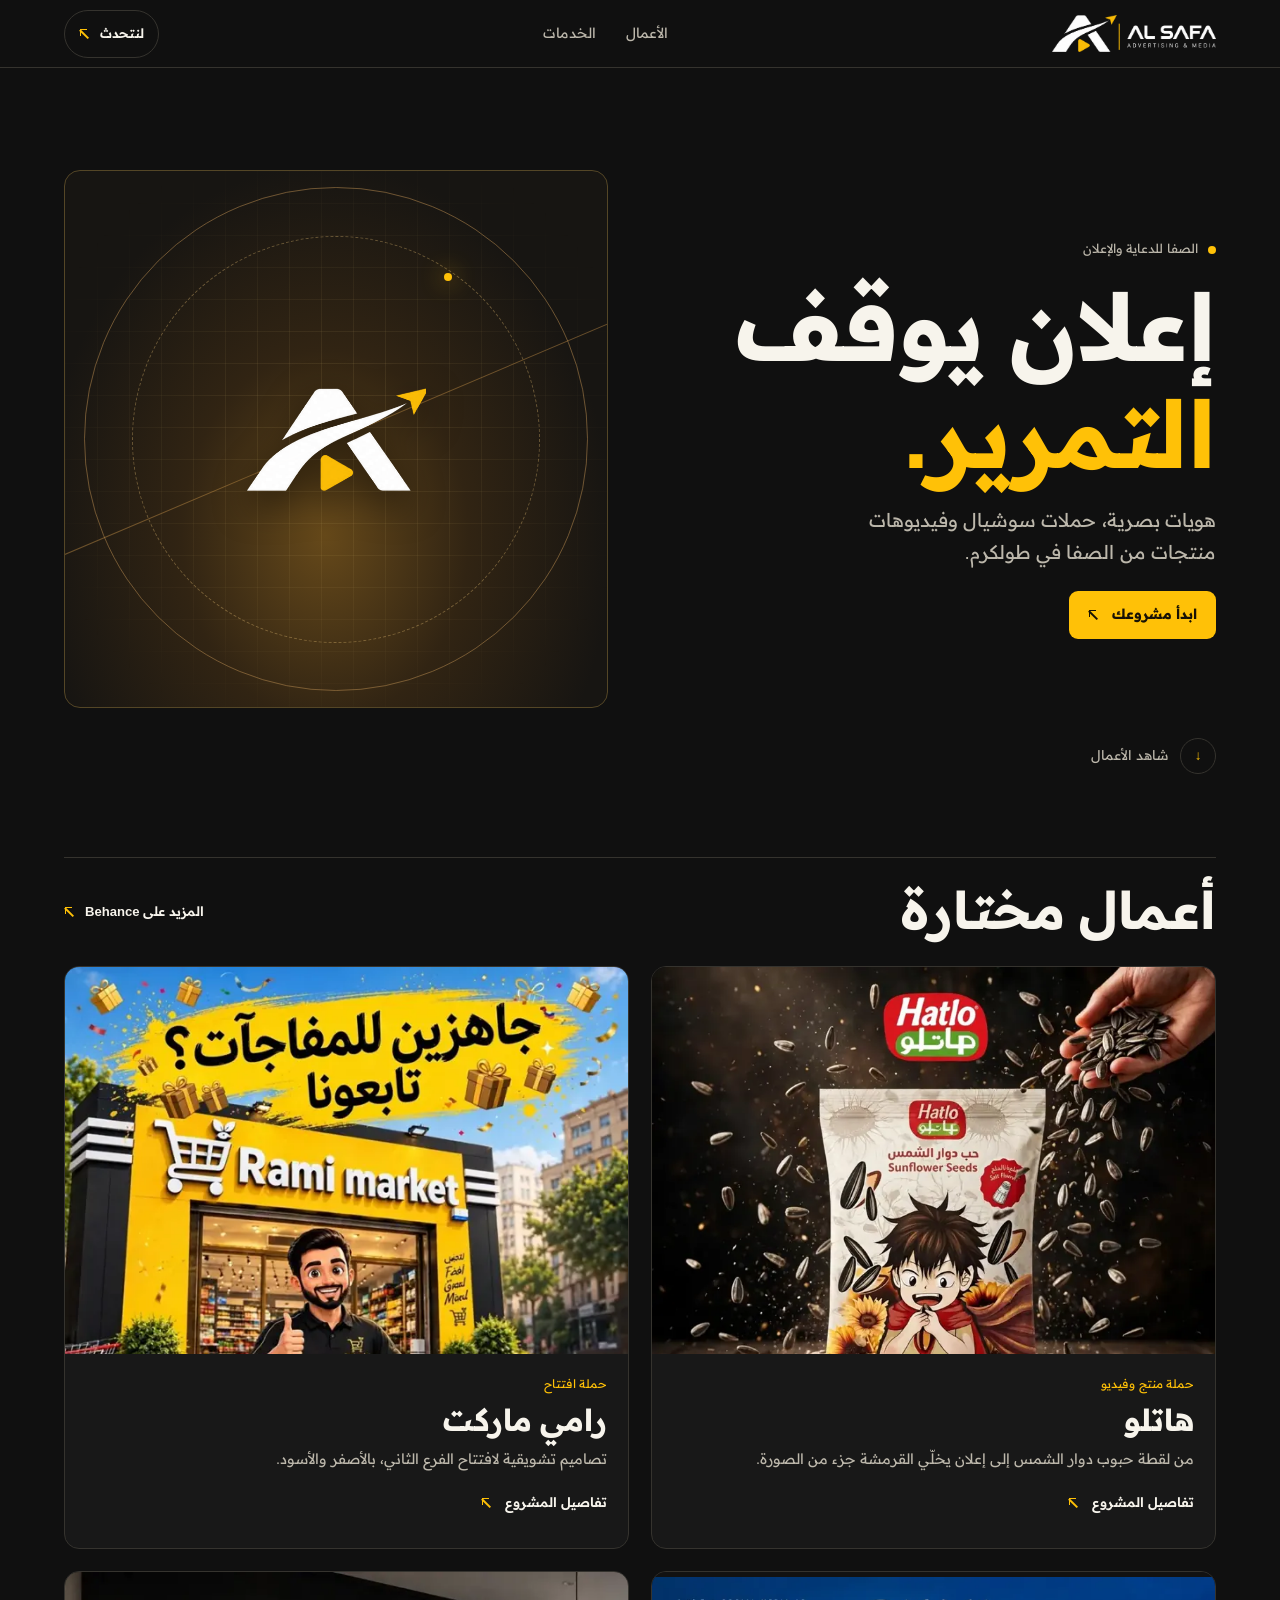
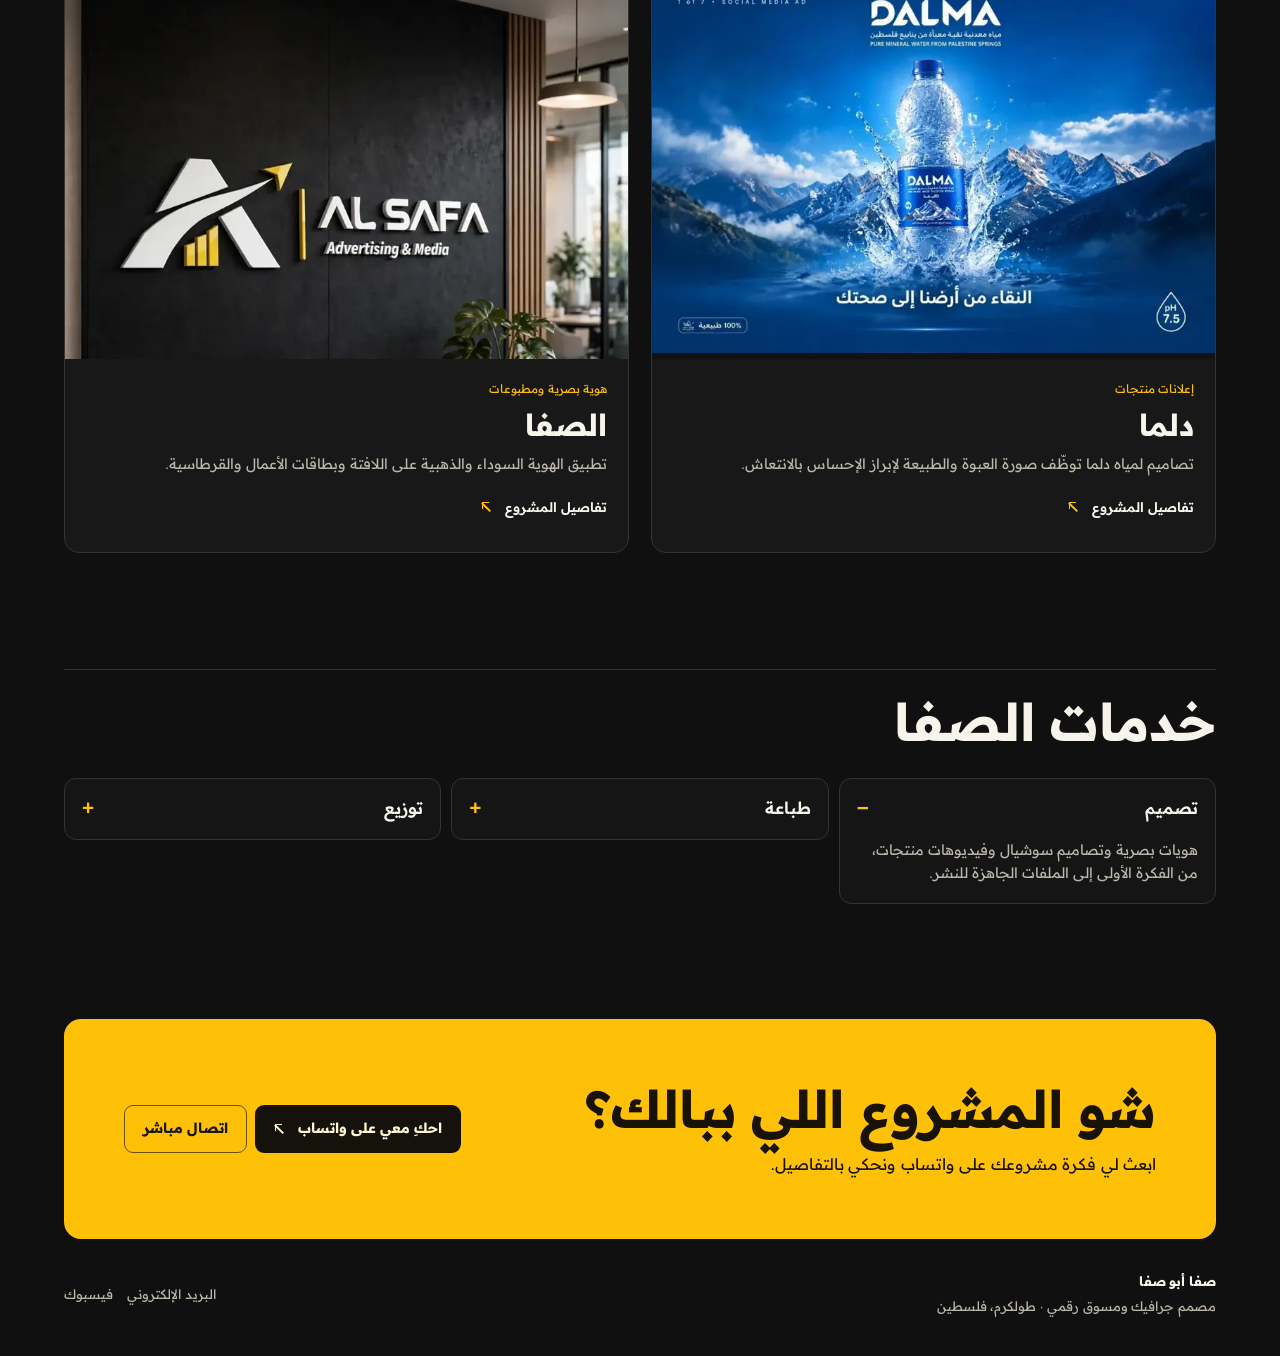
==== commit e693109f: "Build mobile-first AL SAFA interactive landing page" ====
--- a/index.html
+++ b/index.html
@@ -1,239 +1,111 @@
-<!DOCTYPE html>
+<!doctype html>
 <html lang="ar" dir="rtl">
 <head>
-<meta charset="utf-8">
-<meta name="viewport" content="width=device-width, initial-scale=1, viewport-fit=cover">
-<meta name="theme-color" content="#141414">
-<title>AL SAFA — صفا | تصميم · إعلانات · هوية بصرية</title>
-<link rel="stylesheet" href="https://fonts.googleapis.com/css2?family=Readex+Pro:wght@300;400;600;700&display=swap">
-<style>
-:root{--bg:#141414;--ink:#FFFFFF;--mute:#9E9E9E;--card:#1A1A1A;--line:#2E2E2E;--y:#FFC107;--yink:#1A1A1A;color-scheme:dark;box-sizing:border-box;padding-top:env(safe-area-inset-top,0px);padding-bottom:env(safe-area-inset-bottom,0px)}
-@media(prefers-color-scheme:dark){:root:not([data-theme="light"]){--bg:#141414}}
-:root[data-theme="dark"]{--bg:#141414}
-:root[data-theme="light"]{--bg:#F4F4F4;--ink:#141414;--mute:#5E5E5E;--card:#FFFFFF;--line:#DCDCDC;--y:#FFC107;--yink:#1A1A1A;color-scheme:light}
-:root[data-theme="light"] .node b,:root[data-theme="light"] .panel small{color:#8A6500}
-html{scroll-padding-top:calc(env(safe-area-inset-top,0px) + 70px);scroll-behavior:smooth}
-*,*::before,*::after{box-sizing:border-box}
-body{margin:0;background:var(--bg);color:var(--ink);font-family:"Readex Pro","Segoe UI",Tahoma,sans-serif;line-height:1.7;overflow-x:hidden}
-a{color:inherit;text-decoration:none}button{font:inherit;color:inherit}
-:focus-visible{outline:3px solid var(--y);outline-offset:3px}
-body::before{content:"";position:fixed;inset:0 0 auto;height:env(safe-area-inset-top,0px);background:var(--bg);z-index:30}
-#intro{position:fixed;inset:0;background:var(--bg);z-index:100;display:flex;flex-direction:column;align-items:center;justify-content:center;gap:28px;transition:opacity .6s,visibility .6s}
-#intro.off{opacity:0;visibility:hidden}
-#intro b{font-size:clamp(40px,9vw,96px);letter-spacing:.12em;direction:ltr;animation:rise 1.2s ease both}
-#intro small{color:var(--mute);letter-spacing:.3em;direction:ltr}
-#intro button{position:absolute;top:calc(env(safe-area-inset-top,0px) + 18px);inset-inline-start:18px;background:none;border:1px solid var(--line);border-radius:999px;padding:6px 16px;cursor:pointer;color:var(--mute)}
-@keyframes rise{from{opacity:0;transform:translateY(18px)}}
-header{position:sticky;top:env(safe-area-inset-top,0px);z-index:20;background:color-mix(in srgb,var(--bg) 92%,transparent);backdrop-filter:blur(10px);border-bottom:1px solid var(--line)}
-.bar{max-width:1280px;margin:auto;padding:12px 24px;display:flex;align-items:center;gap:26px}
-.logo{font-weight:700;font-size:20px;letter-spacing:.14em;direction:ltr}
-.logo i{display:inline-block;width:10px;height:10px;background:var(--y);margin-inline-end:10px;transform:rotate(45deg)}
-nav{display:flex;gap:24px;margin-inline-start:auto;font-size:15px;color:var(--mute)}nav a:hover{color:var(--ink)}
-.btn{display:inline-block;background:var(--y);color:var(--yink);font-weight:600;padding:10px 24px;border-radius:999px;border:0;cursor:pointer}
-.btn:not(.ghost):hover{filter:brightness(1.1)}.th{background:transparent;border:1.5px solid var(--line);border-radius:999px;padding:8px 16px;cursor:pointer;font-size:14px;white-space:nowrap}.th:hover{border-color:var(--y)}.btn.ghost{background:transparent;color:var(--ink);border:1.5px solid var(--line)}.btn.ghost:hover{border-color:var(--y)}
-.wrap{max-width:1280px;margin:auto;padding:0 24px}
-.hero{padding:96px 0 72px}
-h1{font-size:clamp(44px,8vw,112px);line-height:1.1;margin:0 0 28px;font-weight:700;max-width:11em}
-.hero p{font-size:20px;color:var(--mute);max-width:32em;margin:0 0 36px}
-.cta{display:flex;gap:12px;flex-wrap:wrap}
-.tick{border-block:1px solid var(--line);padding:16px 0;overflow:hidden;direction:ltr;white-space:nowrap;color:var(--mute);letter-spacing:.18em;font-size:14px}
-.tick div{display:inline-block;animation:slide 38s linear infinite}
-@keyframes slide{to{transform:translateX(-50%)}}
-section{padding:96px 0}
-h2{font-size:clamp(30px,4.4vw,56px);margin:0 0 12px;line-height:1.2}
-.lead{color:var(--mute);margin:0 0 32px;max-width:38em}
-.flow{overflow:hidden;direction:ltr;display:grid;gap:16px;margin-top:40px}
-.row{display:flex;gap:16px;width:max-content;animation:slide var(--d,60s) linear infinite}
-.row.rev{animation-direction:reverse}.flow:hover .row{animation-play-state:paused}
-.card{flex:none;height:clamp(220px,30vw,340px);border-radius:14px;overflow:hidden;position:relative;background:var(--card);border:0;padding:0;cursor:pointer}
-.card img{height:100%;width:auto;display:block;transition:transform .6s}.card:hover img{transform:scale(1.06)}
-.card span{position:absolute;inset:auto 0 0;padding:30px 14px 12px;background:linear-gradient(transparent,rgba(0,0,0,.85));font-size:13px;direction:rtl;text-align:start;color:#fff}
-.tools{display:flex;flex-wrap:wrap;gap:12px;align-items:center;margin:32px 0}
-.chips{display:flex;gap:10px;flex-wrap:wrap}
-.chip,.vt{border:1.5px solid var(--line);background:transparent;border-radius:999px;padding:8px 20px;cursor:pointer;font-size:14px}
-.chip[aria-pressed="true"],.vt[aria-pressed="true"]{background:var(--y);color:var(--yink);border-color:var(--y)}
-.views{margin-inline-start:auto;display:flex;gap:8px}
-.proj{display:grid;grid-template-columns:repeat(auto-fill,minmax(300px,1fr));gap:20px}
-.proj.list{grid-template-columns:1fr}
-.pc{display:grid;grid-template-rows:auto 1fr;background:var(--card);border-radius:16px;overflow:hidden;border:1px solid var(--line);cursor:pointer;text-align:start;padding:0;transition:border-color .2s}
-.pc:hover{border-color:var(--y)}
-.pc .im{aspect-ratio:4/3;overflow:hidden;background:var(--line)}.pc img{width:100%;height:100%;object-fit:contain;display:block}
-.pc .tx{padding:18px 20px}.pc h3{margin:0 0 4px;font-size:20px}.pc small{color:var(--mute)}
-.proj.list .pc{grid-template-rows:none;grid-template-columns:160px 1fr}.proj.list .im{aspect-ratio:auto;height:110px}
-.proj.list .tx{align-self:center}
-.circle{display:grid;grid-template-columns:1fr 1fr;gap:48px;align-items:center;margin-top:40px}
-.nodes{display:flex;flex-direction:column;gap:14px}
-.node{display:flex;gap:18px;align-items:center;background:transparent;border:1.5px solid var(--line);border-radius:18px;padding:18px 22px;cursor:pointer;text-align:start;width:100%}
-.node b{color:var(--y);font-size:22px;direction:ltr}.node strong{font-size:22px}
-.node[aria-pressed="true"]{border-color:var(--y);background:var(--card)}
-.panel{background:var(--card);border-radius:20px;padding:36px;min-height:240px}
-.panel small{color:var(--y);letter-spacing:.2em;direction:ltr;display:block}.panel h3{font-size:30px;margin:8px 0}.panel p{color:var(--mute);margin:0}
-.svc{display:grid;grid-template-columns:repeat(4,1fr);border-top:2px solid var(--y);margin-top:36px}
-.svc div{padding:26px 22px;border-inline-start:1px solid var(--line)}.svc div:first-child{border-inline-start:0;padding-inline-start:0}
-.svc h3{margin:0 0 6px;font-size:19px}.svc p{margin:0;color:var(--mute);font-size:15px}
-.contact{background:var(--y);color:var(--yink);border-radius:26px;padding:56px;display:flex;gap:28px;flex-wrap:wrap;align-items:center;justify-content:space-between}
-.contact h2{margin:0}.contact p{margin:8px 0 0}
-.contact .btn{background:var(--yink);color:var(--y)}.contact .ghost{background:transparent;color:var(--yink);border-color:var(--yink)}
-footer{padding:36px 0 96px;color:var(--mute);font-size:14px;display:flex;justify-content:space-between;flex-wrap:wrap;gap:12px}
-.float{display:none}
-dialog{border:0;padding:0;background:var(--bg);color:var(--ink);width:min(980px,100vw);max-width:100vw;height:100vh;max-height:100vh;margin:auto}
-dialog::backdrop{background:rgba(0,0,0,.85)}
-.dh{position:sticky;top:0;background:var(--bg);padding:calc(env(safe-area-inset-top,0px) + 14px) 24px 14px;display:flex;align-items:center;gap:16px;border-bottom:1px solid var(--line);z-index:2}
-.dh h3{margin:0;font-size:20px}.dh button{margin-inline-start:auto;background:var(--card);border:0;width:42px;height:42px;border-radius:50%;cursor:pointer;font-size:18px}
-.dg{padding:24px;display:grid;gap:20px}.dg img{width:100%;height:auto;display:block;border-radius:12px}
-@media(max-width:820px){nav{display:none}.th{margin-inline-start:auto}.btn.top{margin-inline-start:0}.circle{grid-template-columns:1fr}.svc{grid-template-columns:1fr 1fr}.contact{padding:32px}.hero{padding-top:56px}
-.float{display:flex;position:fixed;inset-inline:12px;bottom:calc(env(safe-area-inset-bottom,0px) + 12px);gap:10px;z-index:25}.float a{flex:1;text-align:center;padding:12px;border-radius:999px;background:var(--y);color:var(--yink);font-weight:600}.float a+a{background:var(--card);color:var(--ink);border:1px solid var(--line)}}
-@media(prefers-reduced-motion:reduce){.tick div,.row,#intro b,#intro .m,#intro .t,.hl.go .m,.hl.go .t,.hl::after{animation:none}html{scroll-behavior:auto}}
-.lg{display:block;height:40px;width:auto}.lg-l{display:none}:root[data-theme="light"] .lg-d{display:none}:root[data-theme="light"] .lg-l{display:block}#intro .ig{position:relative;direction:ltr}#intro .lyr.t{position:absolute;inset:0}#intro .m{clip-path:inset(0 59% 0 0);transform-origin:20% 50%;animation:pop 1s cubic-bezier(.2,1.4,.4,1) both}#intro .t{clip-path:inset(0 0 0 41%);animation:wipe 1s .7s cubic-bezier(.6,0,.2,1) both}@keyframes pop{from{opacity:0;transform:scale(.5) rotate(-12deg)}}@keyframes wipe{from{clip-path:inset(0 59% 0 41%);opacity:0}}#intro .lg{height:clamp(90px,18vw,180px)}@media(max-width:820px){.lg{height:32px}}.hl{position:relative;display:block}.hl .lyr{display:block}.hl .t{position:absolute;inset:0}.hl.go .m{animation:hm 1.5s backwards}.hl.go .t{animation:ht 1.5s backwards}@keyframes hm{0%{clip-path:inset(0 59% 0 0);opacity:0;transform:scale(.5) rotate(-12deg);transform-origin:20% 50%}55%,100%{clip-path:inset(0 59% 0 0);opacity:1;transform:none;transform-origin:20% 50%}}@keyframes ht{0%,40%{clip-path:inset(0 59% 0 41%);opacity:0}100%{clip-path:inset(0 0 0 41%);opacity:1}}.hl::after{content:"";position:absolute;inset:0;pointer-events:none;background:linear-gradient(105deg,transparent 42%,rgba(255,193,7,.95) 50%,transparent 58%) 130% 0/250% 100% no-repeat;-webkit-mask:var(--lm) 0 0/100% 100% no-repeat;mask:var(--lm) 0 0/100% 100% no-repeat;animation:shine 6s 3.5s ease-in-out infinite}@keyframes shine{0%{background-position:130% 0}30%,100%{background-position:-30% 0}}
-.new-section{padding-top:0}
-.video-grid{display:grid;grid-template-columns:repeat(3,minmax(0,1fr));gap:20px}
-.video-card{min-width:0;background:var(--card);border:1px solid var(--line);border-radius:16px;overflow:hidden}
-.video-card video{display:block;width:100%;aspect-ratio:16/10;object-fit:contain;background:#0d0d0d}
-.video-card h3{margin:0;padding:14px 18px;font-size:16px}
-#video-status,.about-card p{color:var(--mute)}
-.about-card{padding:clamp(24px,5vw,48px);background:var(--card);border:1px solid var(--line);border-radius:20px}
-.about-card p{max-width:66ch}
-.about-card p:last-child{margin-bottom:0}
-.about-card strong{color:var(--ink)}
-@media(max-width:1020px){
- .bar{flex-wrap:wrap}
- .bar nav{display:flex;order:4;width:100%;margin:0;justify-content:space-between;gap:6px;border-top:1px solid var(--line);padding-top:6px;font-size:clamp(11px,2.9vw,14px)}
- .bar nav a{padding-block:5px;white-space:nowrap}
- html{scroll-padding-top:calc(env(safe-area-inset-top,0px) + 135px)}
- .video-grid{grid-template-columns:repeat(2,minmax(0,1fr))}
-}
-@media(max-width:560px){.video-grid{grid-template-columns:1fr}}
-</style>
+  <meta charset="utf-8">
+  <meta name="viewport" content="width=device-width, initial-scale=1, viewport-fit=cover">
+  <meta name="theme-color" content="#101010">
+  <meta name="description" content="الصفا للدعاية والإعلان في طولكرم. تصميم هويات بصرية، حملات إعلانية وفيديو، وطباعة وتوزيع.">
+  <title>الصفا للدعاية والإعلان | AL SAFA</title>
+  <link rel="stylesheet" href="./landing.css">
+  <script type="module" src="./landing.js"></script>
 </head>
 <body>
-<div id="intro"><button type="button" id="skip">تخطّي المقدمة</button><div class="ig"><div class="lyr m"><img class="lg lg-d" alt="AL SAFA"><img class="lg lg-l" alt=""></div><div class="lyr t" aria-hidden="true"><img class="lg lg-d" alt=""><img class="lg lg-l" alt=""></div></div></div>
-<header><div class="bar"><a class="logo" href="#top" aria-label="AL SAFA Advertising &amp; Media"><span class="hl"><span class="lyr m"><img class="lg lg-d" alt="AL SAFA"><img class="lg lg-l" alt=""></span><span class="lyr t" aria-hidden="true"><img class="lg lg-d" alt=""><img class="lg lg-l" alt=""></span></span></a>
-<nav aria-label="القائمة الرئيسية"><a href="#work">الأعمال</a><a href="#videos">الفيديوهات</a><a href="#about">نبذة عني</a><a href="#services">الخدمات</a><a href="#contact">تواصل</a></nav>
-<button class="th" id="th" type="button"></button><a class="btn top" href="https://wa.me/972594753699">لنتحدث</a></div></header>
-<main id="top">
-<div class="wrap hero"><h1>أفكار تتحوّل إلى أثر بصري.</h1>
-<p>أنا صفا. أصمّم هويات وإعلانات وحملات سوشيال ميديا، لعلامات تريد أن يُرى حضورها بوضوح.</p>
-<div class="cta"><a class="btn" href="#work">شاهد الأعمال</a><a class="btn ghost" href="https://wa.me/972594753699">راسلني على واتساب</a></div></div>
-<div class="tick" aria-hidden="true"><div id="tk"></div></div>
-<section id="work"><div class="wrap">
-<h2>تفاصيل تستحق أن تُرى.</h2>
-<p class="lead">تحرّك بين نماذج من الهوية البصرية والحملات والتصاميم. اضغط على أي مشروع لمشاهدة كل تصاميمه بحجم كبير.</p></div>
-<div class="flow" id="flow" aria-label="نماذج من الأعمال"></div>
-<div class="wrap">
-<div class="tools"><div class="chips" id="chips" role="group" aria-label="التصنيف"></div>
-<div class="views"><button class="vt" type="button" data-v="grid" aria-pressed="true">شبكة</button><button class="vt" type="button" data-v="list" aria-pressed="false">قائمة</button></div></div>
-<div class="proj" id="proj"></div>
-<p style="margin-top:28px"><a class="btn ghost" href="https://www.behance.net/a2b6d985">المزيد على Behance</a></p></div></section>
-<section id="videos" class="new-section" aria-labelledby="videos-title"><div class="wrap">
-<h2 id="videos-title">الفيديوهات</h2>
-<p class="lead">إعلانات منتجات وريلز ومشاهد أُنتجت بأدوات الذكاء الاصطناعي.</p>
-<p id="video-status" aria-live="polite">جارٍ تحميل الفيديوهات…</p>
-<div class="video-grid" id="video-grid"></div>
-</div></section>
-<section id="about" class="new-section" aria-labelledby="about-title"><div class="wrap"><div class="about-card">
-<h2 id="about-title">نبذة عني</h2>
-<p>أنا <strong>صفا أبو صفا</strong>، مصمم جرافيك ومسوق رقمي من طولكرم، فلسطين. عملت بشكل مستقل، وفي التصميم والتسويق لدى المؤسسة الوطنية للخدمات الجامعية.</p>
-<p>أصمّم الهويات البصرية ومحتوى السوشيال ميديا للعلامات التجارية، وأنتج إعلانات فيديو للمنتجات، وأستخدم أدوات الذكاء الاصطناعي في تنفيذ بعض المشاهد الإعلانية.</p>
-</div></div></section>
-<section id="circle" style="padding-top:0"><div class="wrap">
-<h2>من الفكرة إلى الانتشار.</h2><p class="lead">منظومة متكاملة تحوّل فكرتك إلى حضور ملموس. اختر الخدمة لاستكشافها.</p>
-<div class="circle"><div class="nodes" id="nodes"></div><div class="panel" aria-live="polite"><small id="ps"></small><h3 id="pt"></h3><p id="pp"></p></div></div></div></section>
-<section id="services" style="padding-top:0"><div class="wrap"><h2>ما أقدّمه</h2>
-<div class="svc"><div><h3>تصميم جرافيك</h3><p>هوية بصرية وتصاميم إعلانية. لغة بصرية واضحة تمنح علامتك حضوراً يمكن تمييزه.</p></div>
-<div><h3>إنتاج فيديو</h3><p>إعلانات منتجات ومونتاج وموشن. رسالتك في مشهد بإيقاع بصري وصوتي مدروس.</p></div>
-<div><h3>إعلانات بالذكاء الاصطناعي</h3><p>مشاهد سينمائية وتحويل الصورة إلى فيديو. أفكار إعلانية جديدة.</p></div>
-<div><h3>محتوى العلامات التجارية</h3><p>منشورات وحملات للسوشيال ميديا. محتوى منتظم ومتناسق يخاطب جمهورك.</p></div></div></div></section>
-<section id="contact" style="padding-top:0"><div class="wrap"><div class="contact">
-<div><h2>عندك فكرة؟ خلّينا نبدأ.</h2><p>0594753699 · info.alsafa.ads@gmail.com</p></div>
-<div class="cta"><a class="btn" href="https://wa.me/972594753699">واتساب</a><a class="btn ghost" href="tel:+972594753699">اتصال مباشر</a><a class="btn ghost" href="mailto:info.alsafa.ads@gmail.com">البريد الإلكتروني</a><a class="btn ghost" href="https://www.facebook.com/profile.php?id=61596477453982" target="_blank" rel="noopener">فيسبوك</a></div></div></div></section>
-</main>
-<div class="wrap"><footer><span>© AL SAFA Advertising &amp; Media</span><span><a href="https://www.facebook.com/profile.php?id=61596477453982" target="_blank" rel="noopener">فيسبوك</a> · <a href="#top">العودة للأعلى</a></span></footer></div>
-<div class="float"><a href="https://wa.me/972594753699">واتساب</a><a href="tel:+972594753699">اتصال</a></div>
-<dialog id="dlg" aria-label="تصاميم المشروع"><div class="dh"><h3 id="dt"></h3><button type="button" id="dx" aria-label="إغلاق">✕</button></div><div class="dg" id="dg"></div></dialog>
-<script>
-const D=[{"s": "./assets/reference-portfolio/8b9163042e60d1fa.webp", "t": "قرمشة على أصولها", "p": "hatlo", "w": 1000, "h": 1000}, {"s": "./assets/reference-portfolio/0693b1e47e7c3a59.webp", "t": "اختيار الأصلي", "p": "hatlo", "w": 1000, "h": 1000}, {"s": "./assets/reference-portfolio/24e0695c560b2757.webp", "t": "قرمشة ذهبية", "p": "hatlo", "w": 1000, "h": 1000}, {"s": "./assets/reference-portfolio/1ea159430a837e1a.webp", "t": "ملح خفيف", "p": "hatlo", "w": 1000, "h": 1000}, {"s": "./assets/reference-portfolio/351707ed590817f1.webp", "t": "جيم بدون هاتلو؟", "p": "hatlo", "w": 1000, "h": 1000}, {"s": "./assets/reference-portfolio/e5597192f0d4e362.webp", "t": "دوّامة الحبوب", "p": "hatlo", "w": 562, "h": 1000}, {"s": "./assets/reference-portfolio/0e661512439aaa31.webp", "t": "توريد ثابت للمتاجر", "p": "hatlo", "w": 1000, "h": 1000}, {"s": "./assets/reference-portfolio/5bc267c950598473.webp", "t": "احسبها صح — للتجار", "p": "hatlo", "w": 1000, "h": 1000}, {"s": "./assets/reference-portfolio/ba6240498db29088.webp", "t": "معك بكل مكان", "p": "hatlo", "w": 1000, "h": 563}, {"s": "./assets/reference-portfolio/4833674db45d4ebe.webp", "t": "حملة B2B — 15 تصميماً", "p": "hatlo", "w": 1000, "h": 1000}, {"s": "./assets/reference-portfolio/19348a49beb71780.webp", "t": "حملة المنتج — 15 تصميماً", "p": "hatlo", "w": 1000, "h": 1000}, {"s": "./assets/reference-portfolio/572cf45a37da76cf.webp", "t": "اختيارات أفضل لتسوق أسهل", "p": "rami", "w": 526, "h": 526}, {"s": "./assets/reference-portfolio/a4c1fd18947294fd.webp", "t": "جاهزين للمفاجآت؟", "p": "rami", "w": 800, "h": 1000}, {"s": "./assets/reference-portfolio/f68ef2067f126c9f.webp", "t": "الفرع الجديد قريباً", "p": "rami", "w": 800, "h": 1000}, {"s": "./assets/reference-portfolio/6e9d6c2ad633611d.webp", "t": "انضم إلى عائلتنا", "p": "rami", "w": 500, "h": 1000}, {"s": "./assets/reference-portfolio/a8c0da0c93f862f5.webp", "t": "جنب بيتك", "p": "rami", "w": 1000, "h": 1000}, {"s": "./assets/reference-portfolio/b97dd1ca9f015797.webp", "t": "مسابقة قوية", "p": "rami", "w": 800, "h": 1000}, {"s": "./assets/reference-portfolio/d3f1f5d0cf274d96.webp", "t": "حملة تشويقية — 15 يوماً", "p": "rami", "w": 1000, "h": 1000}, {"s": "./assets/reference-portfolio/81e3eb908fe3d224.webp", "t": "تابعنا", "p": "rami", "w": 800, "h": 1000}, {"s": "./assets/reference-portfolio/86124d271e6a9538.webp", "t": "النقاء من أرضنا", "p": "dalma", "w": 1000, "h": 667}, {"s": "./assets/reference-portfolio/782da8b79dd4b557.webp", "t": "النقاء والطبيعة", "p": "dalma", "w": 1000, "h": 667}, {"s": "./assets/reference-portfolio/7865a72f74adc797.webp", "t": "مياه فلسطينية بفخر", "p": "dalma", "w": 1000, "h": 667}, {"s": "./assets/reference-portfolio/856110e45fd83c62.webp", "t": "لوحة الهوية", "p": "alsafa", "w": 1000, "h": 667}, {"s": "./assets/reference-portfolio/58ceb0b6142b97d4.webp", "t": "لافتة المكتب", "p": "alsafa", "w": 1000, "h": 1000}, {"s": "./assets/reference-portfolio/ad3304ac3993493e.webp", "t": "القرطاسية", "p": "alsafa", "w": 1000, "h": 1000}, {"s": "./assets/reference-portfolio/a14988be3f036499.webp", "t": "بطاقات الأعمال", "p": "alsafa", "w": 1000, "h": 1000}, {"s": "./assets/reference-portfolio/793651b1c649e850.webp", "t": "Jamal Ghanem & Partners", "p": "other", "w": 1000, "h": 667}, {"s": "./assets/reference-portfolio/ae379583c101300c.webp", "t": "Nova Tech", "p": "other", "w": 1000, "h": 1000}],P={"hatlo": "Hatlo — بذور عباد الشمس", "rami": "Rami Market — سوبر ماركت", "dalma": "Dalma — مياه معدنية", "alsafa": "AL SAFA — هوية بصرية", "other": "أعمال أخرى"};const $=s=>document.querySelector(s);
-const M={alsafa:['AL SAFA — هوية بصرية','brand'],other:['أعمال أخرى — بطاقات وإعلانات','brand'],hatlo:['Hatlo — حملة بذور عباد الشمس','social'],rami:['Rami Market — حملات سوشيال','social'],dalma:['Dalma — حملة مياه معدنية','social']};
-const LD='./assets/reference-portfolio/46ed49bf2dffbec1.webp',LL='./assets/reference-portfolio/2b10abf1ba93227e.webp';document.querySelectorAll('.lg-d').forEach(i=>i.src=LD);document.querySelectorAll('.lg-l').forEach(i=>i.src=LL);
-const hl=$('.hl');document.documentElement.style.setProperty('--lm','url("'+LD+'")');
-function play(){hl.classList.remove('go');void hl.offsetWidth;hl.classList.add('go')}
-hl.parentElement.addEventListener('mouseenter',()=>{if(!hl.classList.contains('go'))play()});
-hl.addEventListener('animationend',e=>{if(e.target.classList.contains('t'))hl.classList.remove('go')});
-const intro=$('#intro');const hide=()=>{if(intro.classList.contains('off'))return;intro.classList.add('off');setTimeout(play,300)};
-$('#skip').onclick=hide;setTimeout(hide,matchMedia('(prefers-reduced-motion:reduce)').matches?0:3000);
-$('#tk').textContent=('GRAPHIC DESIGN  ·  BRAND VISUALS  ·  SOCIAL CAMPAIGNS  ·  PRINT  ·  ').repeat(8);
-function openP(k){$('#dt').textContent=M[k][0];const g=$('#dg');g.innerHTML='';
- D.filter(d=>d.p===k).forEach(d=>{const i=document.createElement('img');i.src=d.s;i.alt=d.t;i.width=d.w;i.height=d.h;g.appendChild(i)});$('#dlg').showModal();$('#dlg').scrollTop=0}
-$('#dx').onclick=()=>$('#dlg').close();
-$('#dlg').addEventListener('click',e=>{if(e.target===$('#dlg'))$('#dlg').close()});
-const flow=$('#flow');
-const BEST=['قرمشة على أصولها','اختيار الأصلي','قرمشة ذهبية','اختيارات أفضل لتسوق أسهل','جاهزين للمفاجآت؟','الفرع الجديد قريباً','النقاء من أرضنا','لافتة المكتب','القرطاسية','Nova Tech'];
-const COVER={hatlo:'جيم بدون هاتلو؟',rami:'جاهزين للمفاجآت؟',dalma:'النقاء من أرضنا',alsafa:'لافتة المكتب',other:'Nova Tech'};
-[0,1,2].forEach(r=>{const items=D.filter(d=>BEST.includes(d.t)).filter((_,i)=>i%3===r);const row=document.createElement('div');row.className='row'+(r===1?' rev':'');row.style.setProperty('--d',(55+r*12)+'s');
- [0,1,2,3].forEach(()=>items.forEach(d=>{const b=document.createElement('button');b.className='card';b.type='button';b.setAttribute('aria-label',d.t);
-  b.innerHTML='<img alt="" loading="lazy"><span></span>';b.firstChild.src=d.s;b.firstChild.width=d.w;b.firstChild.height=d.h;b.lastChild.textContent=d.t;b.onclick=()=>openP(d.p);row.appendChild(b)}));flow.appendChild(row)});
-let cat='all';
-function renderP(){const g=$('#proj');g.innerHTML='';
- Object.keys(M).filter(k=>cat==='all'||M[k][1]===cat).forEach(k=>{const ds=D.filter(d=>d.p===k);const b=document.createElement('button');b.className='pc';b.type='button';
-  b.innerHTML='<div class="im"><img alt=""></div><div class="tx"><h3></h3><small></small></div>';
-  b.querySelector('img').src=(ds.find(d=>d.t===COVER[k])||ds[0]).s;b.querySelector('h3').textContent=M[k][0];
-  b.querySelector('small').textContent=(M[k][1]==='brand'?'هوية بصرية':'حملات سوشيال')+' · ألبوم من '+ds.length+' تصاميم';b.onclick=()=>openP(k);g.appendChild(b)})}
-[['all','الكل'],['brand','هوية بصرية'],['social','حملات سوشيال']].forEach(([k,l])=>{const b=document.createElement('button');b.className='chip';b.type='button';b.textContent=l;b.setAttribute('aria-pressed',k==='all');
- b.onclick=()=>{cat=k;document.querySelectorAll('.chip').forEach(c=>c.setAttribute('aria-pressed',c===b));renderP()};$('#chips').appendChild(b)});
-document.querySelectorAll('.vt').forEach(b=>b.onclick=()=>{document.querySelectorAll('.vt').forEach(x=>x.setAttribute('aria-pressed',x===b));$('#proj').classList.toggle('list',b.dataset.v==='list')});
-renderP();
-const videoTitles={
- 'kling-water-closeup.mp4':'المياه عن قرب',
- 'kling-image-campaign.mp4':'تحريك صور حملة إعلانية',
- 'hatlo-whatsapp.mp4':'هاتلو — فيديو للواتساب',
- 'all-reels.mp4':'مختارات من الريلز'
-};
-function renderVideos(portfolio){
- const grid=$('#video-grid');
- const status=$('#video-status');
- for(const project of portfolio){
-  for(const item of project.sections||[]){
-   if(item.type!=='video'||!item.src) continue;
-   const card=document.createElement('article');
-   card.className='video-card';
-   const title=document.createElement('h3');
-   title.id='video-title-'+grid.childElementCount;
-   title.textContent=item.alt||videoTitles[item.src.split('/').pop()]||project.title;
-   const video=document.createElement('video');
-   video.src=item.src;
-   const poster=item.poster||project.coverImage;
-   if(poster) video.poster=poster;
-   video.controls=true;
-   video.playsInline=true;
-   video.preload='none';
-   video.setAttribute('aria-labelledby',title.id);
-   video.addEventListener('play',()=>{
-    for(const other of grid.querySelectorAll('video')){
-     if(other!==video) other.pause();
-    }
-   });
-   card.append(video,title);
-   grid.append(card);
-  }
- }
- status.textContent=grid.childElementCount?'':'ما في فيديوهات متاحة حاليًا.';
- status.hidden=grid.childElementCount>0;
-}
+  <a class="skip" href="#top">تخطّ إلى المحتوى</a>
+  <header class="site-header">
+    <div class="wrap header-inner">
+      <a href="#top" class="logo" aria-label="الصفا، الصفحة الرئيسية">
+        <img src="./assets/reference-portfolio/46ed49bf2dffbec1.webp" alt="" width="900" height="202" fetchpriority="high">
+      </a>
+      <nav class="nav" aria-label="القائمة الرئيسية">
+        <a href="#work">الأعمال</a><a href="#services">الخدمات</a>
+      </nav>
+      <a class="header-cta" href="https://wa.me/972594753699" data-event="whatsapp_click" data-location="header">لنتحدث <span class="arrow" aria-hidden="true"></span></a>
+    </div>
+    <div class="progress" aria-hidden="true"></div>
+  </header>
 
-fetch('./portfolio-data.json')
- .then(response=>{
-  if(!response.ok) throw Error('Portfolio data');
-  return response.json();
- })
- .then(data=>renderVideos(data.projects||[]))
- .catch(()=>{$('#video-status').textContent='تعذر تحميل الفيديوهات. يرجى تحديث الصفحة.'});
-const S=[['01','تصميم','DESIGN','تصميم يصنع الانطباع','هوية بصرية وتصاميم إعلانية تلفت الانتباه وتمنح علامتك حضوراً واضحاً.'],['02','طباعة','PRINT','مطبوعات جاهزة للاستخدام','بطاقات أعمال وقرطاسية ولافتات وتصاميم على المنتجات الترويجية، بملفات جاهزة للطباعة.'],['03','توزيع','DISTRIBUTION','انتشار يصل لجمهورك','تجهيز المحتوى بمقاسات المنصات المختلفة وجدولة النشر لتصل الرسالة في وقتها.']];
-function sel(i){document.querySelectorAll('.node').forEach((n,j)=>n.setAttribute('aria-pressed',i===j));$('#ps').textContent=S[i][0]+' / '+S[i][2];$('#pt').textContent=S[i][3];$('#pp').textContent=S[i][4]}
-S.forEach((s,i)=>{const b=document.createElement('button');b.className='node';b.type='button';b.innerHTML='<b>'+s[0]+'</b><strong>'+s[1]+'</strong>';b.onclick=()=>sel(i);$('#nodes').appendChild(b)});sel(0);
-const th=$('#th');
-function paint(){const l=document.documentElement.dataset.theme==='light';th.textContent=l?'☾ ليلي':'☀ صباحي';th.setAttribute('aria-label',l?'التبديل إلى الوضع الليلي':'التبديل إلى الوضع الصباحي');document.querySelector('meta[name=theme-color]').content=l?'#F4F4F4':'#141414'}
-try{const s=localStorage.getItem('th');if(s)document.documentElement.dataset.theme=s}catch(e){}
-th.onclick=()=>{const n=document.documentElement.dataset.theme==='light'?'dark':'light';document.documentElement.dataset.theme=n;try{localStorage.setItem('th',n)}catch(e){}paint()};
-paint();
-</script>
+  <main id="top">
+    <section class="hero wrap" aria-labelledby="headline">
+      <div class="hero-content">
+        <p class="eyebrow"><span></span> الصفا للدعاية والإعلان</p>
+        <h1 id="headline">إعلان يوقف <em>التمرير.</em></h1>
+        <p class="hero-lead">هويات بصرية، حملات سوشيال وفيديوهات منتجات من الصفا في طولكرم.</p>
+        <a class="button primary" href="https://wa.me/972594753699" data-event="whatsapp_click" data-location="hero">ابدأ مشروعك <span class="arrow" aria-hidden="true"></span></a>
+      </div>
+      <div class="hero-art" aria-hidden="true">
+        <div class="art-grid"></div>
+        <div class="orbit orbit-outer"></div>
+        <div class="orbit orbit-inner"></div>
+        <div class="art-axis"></div>
+        <div class="art-mark"><img src="./assets/reference-portfolio/46ed49bf2dffbec1.webp" alt="" width="900" height="202"></div>
+        <i class="art-point"></i>
+      </div>
+      <a class="hero-next" href="#work" data-event="work_click" data-location="hero"><span aria-hidden="true">↓</span> شاهد الأعمال</a>
+    </section>
+
+    <section id="work" class="section wrap" aria-labelledby="work-title">
+      <div class="section-heading" data-reveal>
+        <h2 id="work-title">أعمال مختارة</h2>
+        <a class="text-link" href="https://www.behance.net/a2b6d985" data-event="portfolio_click" data-location="work">المزيد على Behance <span class="arrow" aria-hidden="true"></span></a>
+      </div>
+      <p id="work-status" role="status" hidden></p>
+      <div id="projects" class="projects"></div>
+      <noscript><p>تصفّح الأعمال من <a href="./work.html">معرض المشاريع</a>.</p></noscript>
+    </section>
+
+    <section id="services" class="section wrap" aria-labelledby="services-title">
+      <span id="circle" class="anchor-alias"></span>
+      <div class="section-heading" data-reveal><h2 id="services-title">خدمات الصفا</h2></div>
+      <div id="service-list" class="services">
+        <p>تصميم هويات بصرية وحملات وفيديوهات إعلانية، وطباعة وتوزيع.</p>
+      </div>
+    </section>
+
+    <section id="contact" class="section wrap" aria-labelledby="contact-title">
+      <div class="contact-card" data-reveal>
+        <div>
+          <h2 id="contact-title">شو المشروع اللي ببالك؟</h2>
+          <p id="contact-copy">ابعث لي فكرة مشروعك على واتساب ونحكي بالتفاصيل.</p>
+        </div>
+        <div class="contact-actions">
+          <a class="button black" href="https://wa.me/972594753699" data-event="whatsapp_click" data-location="contact">احكِ معي على واتساب <span class="arrow" aria-hidden="true"></span></a>
+          <a class="button outline-dark" href="tel:+972594753699" data-event="phone_click" data-location="contact">اتصال مباشر</a>
+        </div>
+      </div>
+    </section>
+  </main>
+
+  <footer class="wrap footer">
+    <div id="about"><b>صفا أبو صفا</b><span>مصمم جرافيك ومسوق رقمي · طولكرم، فلسطين</span></div>
+    <div class="footer-links">
+      <a href="mailto:info.alsafa.ads@gmail.com" data-event="email_click" data-location="footer">البريد الإلكتروني</a>
+      <a href="https://www.facebook.com/profile.php?id=61596477453982">فيسبوك</a>
+      <button type="button" id="privacy-toggle" hidden>تفضيلات القياس</button>
+    </div>
+  </footer>
+
+  <aside class="mobile-contact" aria-label="تواصل سريع">
+    <a class="button primary" href="https://wa.me/972594753699" data-event="whatsapp_click" data-location="mobile_bar">واتساب <span class="arrow" aria-hidden="true"></span></a>
+    <a class="button secondary" href="tel:+972594753699" data-event="phone_click" data-location="mobile_bar">اتصال</a>
+  </aside>
+
+  <dialog id="privacy" class="sheet" aria-labelledby="privacy-title">
+    <div class="sheet-inner">
+      <h2 id="privacy-title">تفضيلات القياس</h2>
+      <p>إذا وافقت، نستخدم Google Analytics لقياس مشاهدة الأعمال والضغط على أزرار التواصل والمقارنة بين عناوين الواجهة. يمكنك تغيير اختيارك من أسفل الصفحة.</p>
+      <div class="contact-actions">
+        <button class="button primary" type="button" id="consent-yes">السماح بالقياس</button>
+        <button class="button secondary" type="button" id="consent-no">رفض القياس</button>
+      </div>
+    </div>
+  </dialog>
+
+  <dialog id="project-dialog" class="project-dialog" aria-labelledby="project-title">
+    <div class="dialog-header">
+      <h2 id="project-title"></h2>
+      <button type="button" id="close-project" aria-label="إغلاق المشروع" autofocus>×</button>
+    </div>
+    <div class="dialog-body" id="project-media"></div>
+  </dialog>
 </body>
 </html>
--- a/landing.css
+++ b/landing.css
@@ -0,0 +1,171 @@
+@font-face {
+  font-family: Readex;
+  src: url("./assets/landing/readex-arabic.woff2") format("woff2");
+  font-style: normal;
+  font-weight: 400 700;
+  font-display: swap;
+  unicode-range: U+0600-06FF,U+0750-077F,U+08A0-08FF,U+200C-200F,U+FB50-FDFF,U+FE70-FEFF;
+}
+:root {
+  color-scheme: dark;
+  --bg: #101010;
+  --surface: #181818;
+  --line: #35332e;
+  --ink: #f7f4ec;
+  --muted: #bcb7ab;
+  --yellow: #ffc107;
+  --gutter: clamp(18px, 5vw, 66px);
+  --font: Readex, Tahoma, Arial, sans-serif;
+  font-family: var(--font);
+  background: var(--bg);
+  color: var(--ink);
+}
+*, *::after, *::before { box-sizing: border-box; }
+html { scroll-padding-top: 92px; scroll-behavior: smooth; }
+body { margin: 0; line-height: 1.65; }
+body:has(dialog[open]) { overflow: hidden; }
+:focus-visible { outline: 2px solid var(--yellow); outline-offset: 5px; }
+[hidden] { display: none !important; }
+a { color: inherit; text-decoration: none; }
+button, input, select, textarea { font: inherit; }
+button { cursor: pointer; color: inherit; }
+img { display: block; max-width: 100%; }
+h1, h2, h3, p { margin: 0; }
+.wrap { max-width: 1440px; margin-inline: auto; padding-inline: var(--gutter); }
+.skip { position: fixed; inset: .5rem auto auto .5rem; z-index: 10; padding: 10px; background: var(--yellow); color: #141007; transform: translateY(-200%); }
+.skip:focus { transform: none; }
+.site-header { position: sticky; z-index: 4; top: 0; padding-top: env(safe-area-inset-top); background: #101010; border-bottom: 1px solid var(--line); }
+.header-inner { min-height: 67px; display: flex; align-items: center; justify-content: space-between; gap: 16px; }
+.logo { display: grid; align-items: center; min-height: 48px; }
+.logo img { width: clamp(120px, 16vw, 164px); height: auto; aspect-ratio: 900/202; }
+.nav { display: none; }
+.header-cta, .text-link { display: inline-flex; min-height: 48px; align-items: center; gap: 9px; white-space: nowrap; font-size: .82rem; font-weight: 600; }
+.header-cta { padding-inline: 14px; border: 1px solid var(--line); border-radius: 100px; }
+.header-cta span, .text-link span { color: var(--yellow); }
+.progress { height: 2px; position: absolute; inset: auto 0 -1px; background: var(--yellow); transform: scaleX(0); transform-origin: right; pointer-events: none; }
+@supports (animation-timeline: scroll()) {
+  .progress { animation: scroll-progress linear both; animation-timeline: scroll(root block); }
+  @keyframes scroll-progress { to { transform: scaleX(1); } }
+}
+.hero { display: grid; gap: 24px; padding-block: clamp(38px, 8vw, 108px) 0; align-items: center; }
+.eyebrow { display: flex; align-items: center; gap: 10px; font-size: .79rem; color: var(--muted); }
+.eyebrow span, .art-point { display: inline-block; width: 8px; height: 8px; background: var(--yellow); border-radius: 50%; }
+h1 { max-width: 10em; font-size: clamp(2.4rem, 10.6vw, 7rem); line-height: 1.14; margin-block: 16px; font-weight: 700; text-wrap: balance; }
+h1 em { font-style: normal; color: var(--yellow); }
+.hero-lead { max-width: 34ch; margin-bottom: 23px; color: var(--muted); font-size: clamp(.96rem, 2vw, 1.19rem); }
+.button { display: inline-flex; justify-content: center; align-items: center; gap: 12px; padding: 11px 18px; min-height: 48px; border: 1px solid transparent; border-radius: 9px; font-weight: 700; font-size: .88rem; white-space: nowrap; }
+.primary { background: var(--yellow); color: #181205; }
+.secondary { background: var(--surface); border-color: var(--line); }
+.black { background: #15120b; color: #fff6d1; }
+.outline-dark { color: #191408; border-color: #695111; }
+.hero-art {
+  --mark-width: clamp(105px, 33%, 250px);
+  min-width: 0;
+  display: grid;
+  place-items: center;
+  position: relative;
+  isolation: isolate;
+  overflow: hidden;
+  height: clamp(175px, 56vw, 330px);
+  border: 1px solid #544626;
+  border-radius: 16px;
+  background: radial-gradient(ellipse at 48% 68%, #66491a 0%, #312413 36%, #171512 72%);
+}
+.art-grid, .art-axis, .orbit, .art-mark, .art-point { position: absolute; pointer-events: none; }
+.art-grid { inset: 0; background: linear-gradient(#d9bd7521 1px, transparent 1px), linear-gradient(90deg,#d9bd7521 1px, transparent 1px); background-size: 32px 32px; mask-image: radial-gradient(ellipse, #000, transparent 82%); }
+.orbit { aspect-ratio: 1; border-radius: 50%; border: 1px solid #ad844c92; }
+.orbit-outer { height: 94%; }
+.orbit-inner { height: 76%; border-style: dashed; border-color: #e1bb725e; }
+.art-axis { width: 160%; height: 1px; background: #c4914877; transform: rotate(-23deg); }
+.art-mark { width: var(--mark-width); overflow: hidden; direction: ltr; filter: drop-shadow(0 12px 18px #0008); animation: signal-in 720ms cubic-bezier(.2,.7,.25,1) both; }
+.art-mark img { width: 257%; height: auto; max-width: none; }
+.art-point { top: 19%; left: 70%; box-shadow: 0 0 22px #ffbb00; animation: signal-in 800ms .15s ease both; }
+@keyframes signal-in { from { opacity: 0; transform: translateY(12px) scale(.94); } }
+.hero-next { display: inline-flex; align-items: center; gap: 11px; min-height: 48px; justify-self: start; color: var(--muted); font-size: .84rem; }
+.hero-next span { width: 36px; height: 36px; display: grid; place-items: center; border: 1px solid var(--line); border-radius: 50%; color: var(--yellow); }
+.section { padding-top: clamp(55px, 9vw, 122px); }
+.section-heading { border-top: 1px solid var(--line); padding-block: 22px; display: flex; justify-content: space-between; align-items: center; flex-wrap: wrap; gap: 4px 14px; }
+h2 { font-size: clamp(1.55rem, 5vw, 3.25rem); line-height: 1.23; text-wrap: balance; }
+.projects { display: grid; gap: 14px; }
+.project { display: grid; min-width: 0; background: var(--surface); border: 1px solid var(--line); border-radius: 15px; overflow: hidden; }
+.project-image { display: grid; place-items: center; overflow: hidden; aspect-ratio: 16/11; background: #121212; }
+.project-image img { width: 100%; height: 100%; object-fit: contain; transition: transform .45s ease; }
+.project-info { display: grid; align-content: start; gap: 7px; padding: 17px; }
+.category { color: var(--yellow); font-size: .74rem; }
+.project h3 { line-height: 1.3; font-size: clamp(1.23rem, 3vw, 1.9rem); }
+.summary { color: var(--muted); font-size: .9rem; }
+.project-action { justify-self: start; display: inline-flex; align-items: center; gap: 12px; min-height: 48px; padding: 6px 0; background: transparent; border: 0; font-size: .83rem; font-weight: 600; }
+.project-action span { color: var(--yellow); }
+.services { display: grid; gap: 10px; }
+.service { background: #151515; border: 1px solid var(--line); border-radius: 12px; padding-inline: 17px; }
+.service summary { display: flex; justify-content: space-between; align-items: center; list-style: none; gap: 12px; min-height: 60px; cursor: pointer; font-size: 1.05rem; font-weight: 600; }
+.service summary::-webkit-details-marker { display: none; }
+.service summary::after { content: "+"; color: var(--yellow); font-size: 1.3rem; }
+.service[open] summary::after { content: "−"; }
+.service p { padding-bottom: 17px; color: var(--muted); font-size: .9rem; }
+.contact-card { background: var(--yellow); color: #191307; border-radius: 17px; padding: clamp(22px, 5vw, 60px); display: grid; align-items: center; gap: 18px 28px; }
+.contact-card p { margin-top: 9px; max-width: 44ch; }
+.contact-card :focus-visible { outline-color: #191307; }
+.contact-actions { display: flex; flex-wrap: wrap; gap: 8px; }
+.footer { display: flex; justify-content: space-between; flex-wrap: wrap; gap: 12px 30px; padding-block: 32px calc(105px + env(safe-area-inset-bottom)); color: var(--muted); font-size: .82rem; }
+.footer b, .footer span { display: block; }
+.footer b { color: var(--ink); margin-bottom: 4px; }
+.footer-links { display: flex; flex-wrap: wrap; gap: 0 14px; }
+.footer-links a, .footer-links button { display: inline-flex; min-height: 44px; align-items: center; }
+.footer-links button { background: none; border: 0; padding: 0; }
+.mobile-contact { display: grid; grid-template-columns: 1.5fr 1fr; gap: 8px; position: fixed; z-index: 3; inset: auto 0 0; background: #101010; padding: 8px var(--gutter) calc(8px + env(safe-area-inset-bottom)); border-top: 1px solid var(--line); }
+.anchor-alias { display: block; height: 0; }
+dialog { padding: 0; color: var(--ink); background: #171717; border: 1px solid var(--line); }
+dialog::backdrop { background: #000b; }
+.project-dialog { height: 100dvh; max-height: 100dvh; width: 100%; max-width: 100%; border: 0; }
+.dialog-header { position: sticky; z-index: 1; top: 0; display: flex; align-items: center; justify-content: space-between; gap: 10px; padding: calc(10px + env(safe-area-inset-top)) 18px 10px; border-bottom: 1px solid var(--line); background: #171717; }
+.dialog-header h2 { font-size: clamp(1.15rem, 4vw, 1.7rem); }
+.dialog-header button { flex: none; width: 48px; height: 48px; border: 1px solid var(--line); background: var(--bg); border-radius: 50%; font-size: 1.65rem; line-height: 1; }
+.dialog-body { display: grid; gap: 18px; padding: 18px 18px calc(25px + env(safe-area-inset-bottom)); }
+.dialog-body figure { margin: 0; display: grid; gap: 8px; font-size: .84rem; color: var(--muted); }
+.dialog-body img, .dialog-body video { width: 100%; height: auto; border-radius: 10px; }
+.dialog-body video { aspect-ratio: var(--media-ratio, 1); background: var(--bg); max-height: 72dvh; }
+.reel-launch { position: relative; display: block; padding: 0; border: 1px solid var(--line); border-radius: 10px; overflow: hidden; width: 100%; max-width: 510px; margin-inline: auto; background: var(--bg); }
+.reel-launch span { position: absolute; top: 50%; left: 50%; transform: translate(-50%, -50%); box-shadow: 0 0 0 6px #0004; }
+.sheet { width: min(92%, 480px); border-radius: 15px; }
+.sheet-inner { padding: 24px; }
+.sheet h2 { font-size: 1.45rem; }
+.sheet p { margin-block: 10px 18px; color: var(--muted); }
+#work-status { padding: 15px 0; color: var(--muted); }
+[data-reveal].is-visible { animation: reveal .48s ease-out both; }
+@keyframes reveal { from { opacity: .36; transform: translateY(13px); } }
+@media (hover: hover) {
+  .button:hover, .header-cta:hover { filter: brightness(1.13); }
+  .project:hover { border-color: #87713e; }
+  .project:hover img { transform: scale(1.035); }
+  .text-link:hover, .project-action:hover, .footer-links a:hover, .footer-links button:hover, .nav a:hover { color: var(--yellow); }
+}
+@media (min-width: 630px) {
+  .projects { grid-template-columns: repeat(2,minmax(0,1fr)); }
+  .project-info { padding: 21px; }
+  .project-dialog { width: min(93vw, 820px); height: auto; max-height: 90dvh; border: 1px solid var(--line); border-radius: 16px; }
+  .dialog-body { padding: 24px; }
+  .contact-card { grid-template-columns: 1fr auto; }
+}
+@media (min-width: 850px) {
+  .nav { display: flex; gap: 30px; color: var(--muted); font-size: .88rem; }
+  .nav a { display: grid; align-items: center; min-height: 48px; }
+  .hero { grid-template-columns: 1fr 1fr; column-gap: clamp(25px, 5vw, 76px); }
+  .hero-art { height: clamp(320px, 42vw, 565px); }
+  h1 { font-size: clamp(3.6rem, 7.3vw, 7rem); }
+  .hero-next { grid-column: 1/-1; }
+  .projects { gap: 22px; }
+  .services { grid-template-columns: repeat(3,minmax(0,1fr)); align-items: start; }
+  .mobile-contact { display: none; }
+  .footer { padding-bottom: 38px; }
+}
+@media (prefers-reduced-motion: reduce) {
+  *, *::before, *::after { scroll-behavior: auto !important; animation: none !important; transition: none !important; }
+}
+.draft-banner { display: block; text-align: center; padding: 12px; color: #141007; background: var(--yellow); font-weight: 700; }
+
+#work { padding-top: clamp(32px, 6vw, 95px); }
+.arrow { position: relative; display: inline-block; width: 12px; height: 12px; flex: none; }
+.arrow::before, .arrow::after { content: ""; position: absolute; top: 1px; left: 1px; }
+.arrow::before { width: 7px; height: 7px; border-top: 1.5px solid; border-left: 1.5px solid; }
+.arrow::after { width: 12px; height: 1.5px; background: currentColor; transform: rotate(45deg); transform-origin: left; }
